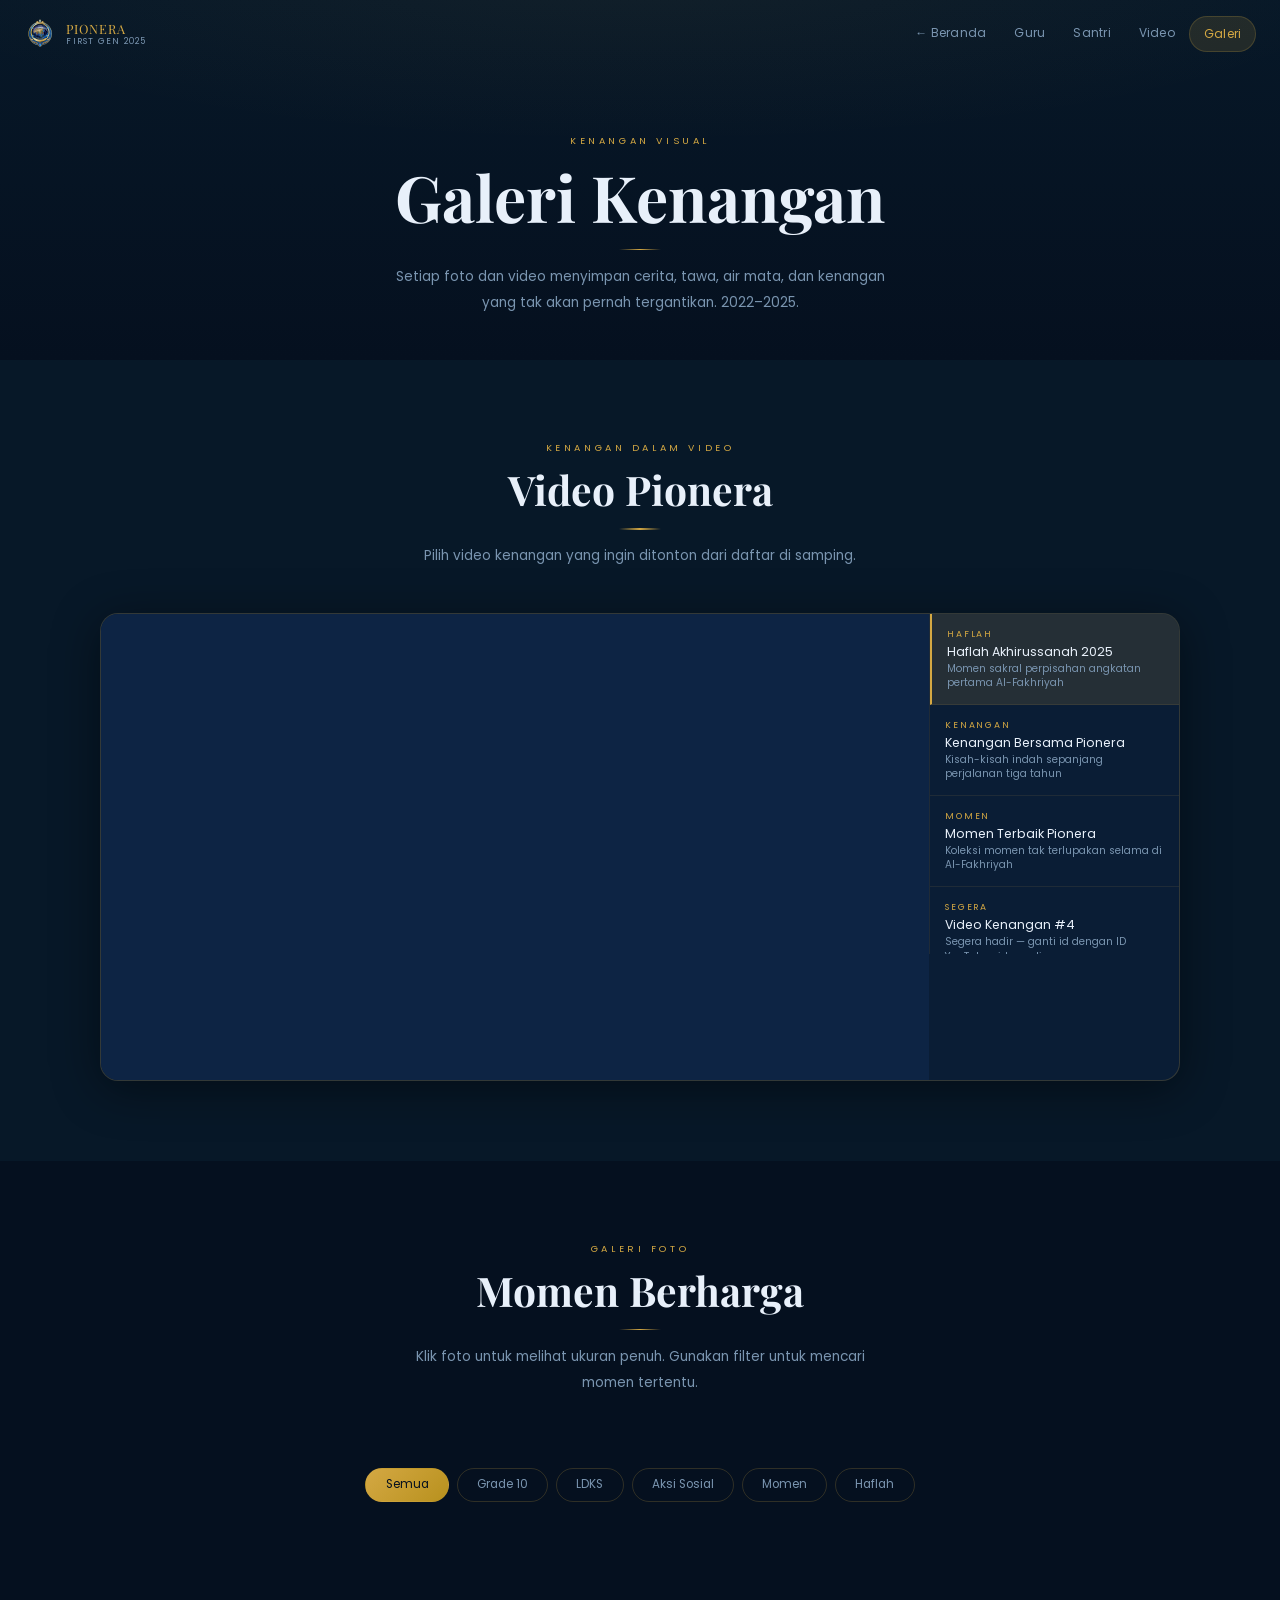
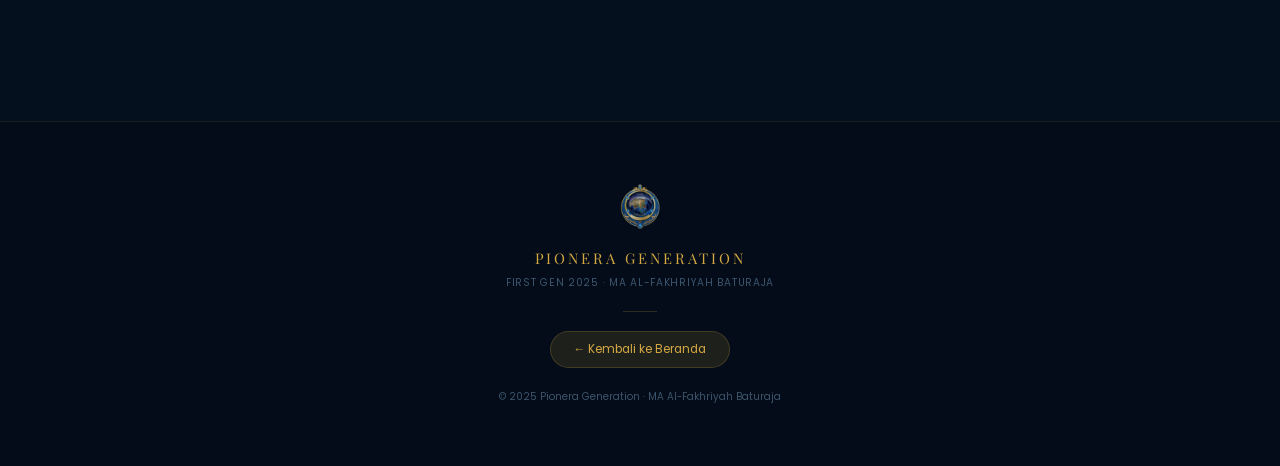
==== gallery.html @ 1691695f "Add files via upload" ====
<!DOCTYPE html>
<html lang="id">
<head>
<meta charset="UTF-8"/>
<meta name="viewport" content="width=device-width,initial-scale=1.0"/>
<title>Galeri – PIONERA GENERATION 2025 | MA Al-Fakhriyah</title>
<link rel="preconnect" href="https://fonts.googleapis.com"/>
<link rel="preconnect" href="https://fonts.gstatic.com" crossorigin/>
<link href="https://fonts.googleapis.com/css2?family=Playfair+Display:ital,wght@0,400;0,600;0,700;1,400&family=Poppins:wght@300;400;500;600&display=swap" rel="stylesheet"/>
<link rel="stylesheet" href="style.css"/>
</head>
<body>

<!-- ═══════ NAVBAR ═══════ -->
<nav id="nav" class="scrolled">
  <a href="index.html" class="nl">
    <img src="assets/logo.png" alt="Pionera" onerror="this.style.display='none'"/>
    <div class="nl-txt">PIONERA <small>FIRST GEN 2025</small></div>
  </a>
  <ul class="nlinks">
    <li><a href="index.html">← Beranda</a></li>
    <li><a href="index.html#guru">Guru</a></li>
    <li><a href="index.html#murid">Santri</a></li>
    <li><a href="#video">Video</a></li>
    <li class="ncta"><a href="gallery.html">Galeri</a></li>
  </ul>
  <button class="ham" id="hamBtn" aria-label="Menu" aria-expanded="false">
    <span></span><span></span><span></span>
  </button>
</nav>
<div class="mob-bg" id="mobBg"></div>
<nav class="mob-drawer" id="mobDrawer">
  <a href="index.html"        class="mob-link">← Beranda</a>
  <a href="index.html#guru"   class="mob-link">Para Guru</a>
  <a href="index.html#murid"  class="mob-link">Santri</a>
  <a href="#video"            class="mob-link">Video Kenangan</a>
  <a href="#galeri"           class="mob-link">Galeri Foto</a>
</nav>

<!-- ═══════ HERO ═══════ -->
<div class="gal-hero">
  <div class="gal-hero-in">
    <span class="st">Kenangan Visual</span>
    <h1 style="font-family:'Playfair Display',serif;font-size:clamp(2.2rem,7vw,4rem);color:#e8f0fa;line-height:1.2;margin-bottom:.5rem">Galeri Kenangan</h1>
    <div class="sr"></div>
    <p class="sd" style="margin:0 auto">Setiap foto dan video menyimpan cerita, tawa, air mata, dan kenangan yang tak akan pernah tergantikan. 2022–2025.</p>
  </div>
</div>

<!-- ═══════ VIDEO SECTION ═══════ -->
<section id="video" class="sec sec-alt">
  <div class="inn">
    <div class="sh rv">
      <span class="st">Kenangan Dalam Video</span>
      <h2>Video Pionera</h2>
      <div class="sr"></div>
      <p class="sd">Pilih video kenangan yang ingin ditonton dari daftar di samping.</p>
    </div>
    <div class="gvid-card rv">
      <div class="gvid-main" id="gvMain">
        <div class="gvid-ph"><div class="gvph-icon">▶</div><p class="gvph-txt">Memuat video...</p></div>
      </div>
      <div class="gvid-sidebar" id="gvSidebar"></div>
    </div>
  </div>
</section>

<!-- ═══════ GALLERY PHOTOS ═══════ -->
<section id="galeri" class="sec">
  <div class="inn">
    <div class="sh rv">
      <span class="st">Galeri Foto</span>
      <h2>Momen Berharga</h2>
      <div class="sr"></div>
      <p class="sd">Klik foto untuk melihat ukuran penuh. Gunakan filter untuk mencari momen tertentu.</p>
    </div>
  </div>

  <div class="gal-filters rv" id="galFilters">
    <button class="fb on" data-cat="all">Semua</button>
    <button class="fb" data-cat="grade10">Grade 10</button>
    <button class="fb" data-cat="ldks">LDKS</button>
    <button class="fb" data-cat="aksi">Aksi Sosial</button>
    <button class="fb" data-cat="momen">Momen</button>
    <button class="fb" data-cat="haflah">Haflah</button>
  </div>

  <div class="gal-grid" id="galGrid"></div>
</section>

<!-- ═══════ FOOTER ═══════ -->
<footer>
  <div class="ft-in">
    <img src="assets/logo.png" class="ft-logo" alt="Logo Pionera" onerror="this.style.display='none'"/>
    <p class="ft-title">PIONERA GENERATION</p>
    <p class="ft-sub">FIRST GEN 2025 · MA AL-FAKHRIYAH BATURAJA</p>
    <div class="ft-rule"></div>
    <a href="index.html" class="ft-btn">← Kembali ke Beranda</a>
    <p class="ft-copy">© 2025 Pionera Generation · MA Al-Fakhriyah Baturaja</p>
  </div>
</footer>

<!-- ═══════ LIGHTBOX ═══════ -->
<div class="lb" id="lb" role="dialog" aria-modal="true" aria-label="Lightbox foto">
  <button class="lb-close" id="lbClose" aria-label="Tutup lightbox">
    <svg width="14" height="14" viewBox="0 0 14 14"><line x1="1" y1="1" x2="13" y2="13" stroke="currentColor" stroke-width="2" stroke-linecap="round"/><line x1="13" y1="1" x2="1" y2="13" stroke="currentColor" stroke-width="2" stroke-linecap="round"/></svg>
  </button>
  <button class="lb-nav lb-prev" id="lbPrev" aria-label="Foto sebelumnya">
    <svg width="14" height="14" viewBox="0 0 14 14"><polyline points="9,1 4,7 9,13" fill="none" stroke="currentColor" stroke-width="2" stroke-linecap="round" stroke-linejoin="round"/></svg>
  </button>
  <img id="lbImg" src="" alt="" style="transition:opacity .16s"/>
  <button class="lb-nav lb-next" id="lbNext" aria-label="Foto berikutnya">
    <svg width="14" height="14" viewBox="0 0 14 14"><polyline points="5,1 10,7 5,13" fill="none" stroke="currentColor" stroke-width="2" stroke-linecap="round" stroke-linejoin="round"/></svg>
  </button>
  <div class="lb-info">
    <span class="lb-lbl" id="lbLbl"></span>
    <span class="lb-cnt" id="lbCnt"></span>
  </div>
</div>

<script src="script.js"></script>
</body>
</html>
---- style.css ----
/* ═══════════════════════════════════════════════
   PIONERA GENERATION 2025 — style.css
   Mobile-first, Premium, All interactions fixed
   ═══════════════════════════════════════════════ */
@import url('https://fonts.googleapis.com/css2?family=Playfair+Display:ital,wght@0,400;0,600;0,700;1,400&family=Poppins:wght@300;400;500;600&display=swap');

/* ── TOKENS ── */
:root {
  --bg:      #05101f;
  --bg2:     #071828;
  --surf:    #0a1d35;
  --surf2:   #0d2444;
  --gold:    #d4a843;
  --gold2:   #f0c84a;
  --gold3:   #b8911e;
  --gd:      rgba(212,168,67,.13);
  --gd2:     rgba(212,168,67,.07);
  --border:  rgba(212,168,67,.2);
  --border2: rgba(212,168,67,.1);
  --white:   #e8f0fa;
  --muted:   #7a95b0;
  --dim:     #3d566e;
  --tr:      .28s cubic-bezier(.4,0,.2,1);
  --r:       12px;
  --r2:      18px;
  --fd:      'Playfair Display', serif;
  --fb:      'Poppins', sans-serif;
}

/* ── RESET ── */
*,*::before,*::after{margin:0;padding:0;box-sizing:border-box}
html{scroll-behavior:smooth;scroll-padding-top:68px;-webkit-text-size-adjust:100%}
body{font-family:var(--fb);background:var(--bg);color:var(--white);overflow-x:hidden;line-height:1.6;-webkit-font-smoothing:antialiased}
body.lock{overflow:hidden}
img{display:block;max-width:100%;height:auto}
a{text-decoration:none;color:inherit}
button{font-family:var(--fb);cursor:pointer;border:none;background:none;-webkit-tap-highlight-color:transparent}
::-webkit-scrollbar{width:4px}
::-webkit-scrollbar-track{background:var(--bg)}
::-webkit-scrollbar-thumb{background:var(--gold3);border-radius:4px}

/* ── CRITICAL: all non-interactive overlays must NOT capture events ── */
canvas, .hveil, .gc-photo::after, .sej-photo::after,
.sambut-photo-wrap::after, .pc-photo-wrap::after,
.card-overlay, body::before {
  pointer-events: none !important;
}

/* ── INTERACTIVE: everything tappable gets explicit z-index & cursor ── */
button, a, [role="button"],
.person-card, .mc, .gc, .sambut-card, .pesan-card,
.elem-card, .kom-link, .vtab, .gi, .fb, .tab-btn {
  cursor: pointer;
  -webkit-tap-highlight-color: rgba(212,168,67,.15);
  touch-action: manipulation;
}

/* ── SCROLLBAR ── */
::-webkit-scrollbar{width:4px}
::-webkit-scrollbar-track{background:var(--bg)}
::-webkit-scrollbar-thumb{background:var(--gold3);border-radius:4px}

/* ════════════════════════════════════════════════
   LOADER
   ════════════════════════════════════════════════ */
#loader {
  position:fixed;inset:0;background:var(--bg);z-index:9999;
  display:flex;flex-direction:column;align-items:center;justify-content:center;
  transition:opacity .8s,visibility .8s;
}
#loader.gone{opacity:0;visibility:hidden;pointer-events:none}

.ld-orbit{
  position:relative;width:140px;height:140px;
  display:flex;align-items:center;justify-content:center;
}
.ld-logo{
  width:84px;height:84px;object-fit:contain;position:relative;z-index:2;
  opacity:0;animation:zIn .8s cubic-bezier(.34,1.56,.64,1) .5s forwards;
  pointer-events:none;
}
@keyframes zIn{from{opacity:0;transform:scale(.35) rotate(-20deg)}to{opacity:1;transform:none}}

.ld-r1,.ld-r2{
  position:absolute;inset:0;border-radius:50%;
  pointer-events:none;
}
.ld-r1{border:1.5px solid rgba(212,168,67,.45);animation:spin 10s linear infinite}
.ld-r2{border:1px dashed rgba(212,168,67,.18);animation:spin 7s linear infinite reverse;inset:8px}
@keyframes spin{to{transform:rotate(360deg)}}

.ld-arc{position:absolute;inset:-8px;pointer-events:none;animation:spin 3s linear infinite}

.ld-name{
  font-family:var(--fd);font-size:1.15rem;letter-spacing:.48em;color:var(--gold);
  margin-top:1.5rem;opacity:0;animation:up .6s ease 1.3s forwards;
}
.ld-sub{font-size:.57rem;color:var(--muted);letter-spacing:.18em;margin-top:.3rem;opacity:0;animation:up .6s ease 1.5s forwards}
.ld-track{width:155px;height:1.5px;background:var(--gd2);margin-top:1.6rem;border-radius:2px;overflow:hidden;opacity:0;animation:fi .3s ease 1.3s forwards}
.ld-fill{height:100%;background:linear-gradient(90deg,var(--gold3),var(--gold2));width:0;animation:fill 1.9s ease 1.4s forwards}
@keyframes fill{to{width:100%}}
@keyframes up{from{opacity:0;transform:translateY(10px)}to{opacity:1;transform:none}}
@keyframes fi{to{opacity:1}}

/* ════════════════════════════════════════════════
   NAVBAR
   ════════════════════════════════════════════════ */
#nav{
  position:fixed;inset:0 0 auto;z-index:500;
  padding:1rem 1.5rem;display:flex;align-items:center;justify-content:space-between;
  transition:background .35s,padding .3s,border-color .35s;
  border-bottom:1px solid transparent;
}
#nav.scrolled{
  background:rgba(5,16,31,.95);backdrop-filter:blur(18px);-webkit-backdrop-filter:blur(18px);
  border-color:var(--border2);padding:.65rem 1.5rem;
}
.nl{display:flex;align-items:center;gap:.65rem;z-index:1;position:relative}
.nl img{width:32px;height:32px;object-fit:contain;pointer-events:none}
.nl-txt{font-family:var(--fd);font-size:.8rem;color:var(--gold);letter-spacing:.07em;line-height:1.2;pointer-events:none}
.nl-txt small{display:block;font-family:var(--fb);font-size:.55rem;color:var(--muted);letter-spacing:.14em;font-weight:400}
.nlinks{list-style:none;display:flex;gap:.05rem}
.nlinks a{
  color:var(--muted);font-size:.75rem;padding:.45rem .85rem;border-radius:8px;
  transition:all var(--tr);letter-spacing:.02em;display:block;
}
.nlinks a:hover,.nlinks a:focus{color:var(--gold);background:var(--gd)}
.nlinks .ncta a{
  color:var(--gold);border:1px solid var(--border);background:var(--gd);border-radius:50px;
}
.nlinks .ncta a:hover{background:var(--gold);color:var(--bg)}

/* Hamburger */
.ham{
  display:none;flex-direction:column;gap:5px;padding:.5rem;
  position:relative;z-index:1;
}
.ham span{display:block;width:22px;height:1.5px;background:var(--gold);border-radius:2px;transition:all var(--tr)}
.ham.on span:nth-child(1){transform:translateY(6.5px) rotate(45deg)}
.ham.on span:nth-child(2){opacity:0;transform:scaleX(0)}
.ham.on span:nth-child(3){transform:translateY(-6.5px) rotate(-45deg)}

/* Mobile drawer */
.mob-bg{
  display:none;position:fixed;inset:0;background:rgba(0,0,0,.72);
  z-index:498;opacity:0;transition:opacity .3s;
}
.mob-bg.on{opacity:1}
.mob-drawer{
  display:none;position:fixed;top:0;right:-105%;width:min(280px,84vw);height:100dvh;
  background:#07182b;border-left:1px solid var(--border2);z-index:499;
  padding:5rem 1.25rem 2rem;flex-direction:column;gap:.3rem;
  transition:right .38s cubic-bezier(.4,0,.2,1);overflow-y:auto;
}
.mob-drawer.on{right:0}
.mob-drawer a{
  display:block;color:var(--muted);font-size:.88rem;padding:.7rem .85rem;
  border-radius:var(--r);transition:all var(--tr);
}
.mob-drawer a:active,.mob-drawer a:hover{color:var(--gold);background:var(--gd)}
.mob-drawer .m-cta{
  margin-top:.75rem;border:1px solid var(--border);border-radius:var(--r);
  color:var(--gold)!important;background:var(--gd);text-align:center;
}

/* ════════════════════════════════════════════════
   SECTION COMMONS
   ════════════════════════════════════════════════ */
.sec{padding:5rem 1.25rem;position:relative}
.sec-alt{background:var(--bg2)}
.inn{max-width:1140px;margin:0 auto}
.inn-sm{max-width:840px;margin:0 auto}

.sh{text-align:center;margin-bottom:2.75rem}
.st{display:block;font-size:.59rem;letter-spacing:.38em;color:var(--gold);text-transform:uppercase;margin-bottom:.65rem}
.sh h2,.sh h1{font-family:var(--fd);font-size:clamp(1.65rem,4vw,2.55rem);color:var(--white);line-height:1.2}
.sr{width:42px;height:1.5px;background:linear-gradient(90deg,transparent,var(--gold),transparent);margin:.85rem auto}
.sd{color:var(--muted);font-size:.855rem;max-width:500px;margin:0 auto;line-height:1.9}

/* Scroll reveal */
.rv{opacity:0;transform:translateY(20px);transition:opacity .6s ease,transform .6s ease}
.rv.on{opacity:1;transform:none}
.d1{transition-delay:.07s}.d2{transition-delay:.14s}.d3{transition-delay:.21s}
.d4{transition-delay:.28s}.d5{transition-delay:.35s}.d6{transition-delay:.42s}

/* Buttons */
.btn-p{
  display:inline-block;padding:.72rem 1.9rem;
  background:linear-gradient(135deg,var(--gold),var(--gold3));
  color:var(--bg);font-size:.78rem;font-weight:600;letter-spacing:.06em;
  border-radius:50px;transition:all var(--tr);
  -webkit-tap-highlight-color:transparent;touch-action:manipulation;
}
.btn-p:hover,.btn-p:active{transform:translateY(-2px);box-shadow:0 8px 24px rgba(212,168,67,.32)}
.btn-o{
  display:inline-block;padding:.7rem 1.7rem;border:1px solid var(--border);
  color:var(--gold);font-size:.78rem;letter-spacing:.06em;border-radius:50px;
  background:var(--gd);transition:all var(--tr);
  -webkit-tap-highlight-color:transparent;touch-action:manipulation;
}
.btn-o:hover,.btn-o:active{background:linear-gradient(135deg,var(--gold),var(--gold3));color:var(--bg);border-color:transparent}

/* ════════════════════════════════════════════════
   HERO
   ════════════════════════════════════════════════ */
#hero{
  position:relative;height:100dvh;min-height:580px;
  display:flex;align-items:center;justify-content:center;
  padding:0 1.25rem;overflow:hidden;
}

/* Canvas & veil MUST NOT intercept touch */
#hcvs{
  position:absolute;inset:0;width:100%;height:100%;
  pointer-events:none !important;
  z-index:0;
}
.hveil{
  position:absolute;inset:0;
  background:radial-gradient(ellipse 70% 55% at 50% 40%,rgba(13,36,68,.2),rgba(5,16,31,.78) 60%,#05101f 100%);
  pointer-events:none !important;
  z-index:1;
}
.hveil::after{
  content:'';position:absolute;bottom:0;left:0;right:0;height:180px;
  background:linear-gradient(to top,var(--bg),transparent);
  pointer-events:none;
}

/* Hero content sits above overlays */
.hc{
  position:relative;z-index:2;text-align:center;
  max-width:700px;width:100%;
}
.h-logo{
  width:min(140px,36vw);height:min(140px,36vw);object-fit:contain;
  margin:0 auto 1.2rem;
  filter:drop-shadow(0 0 30px rgba(212,168,67,.4));
  animation:hLogoIn .9s cubic-bezier(.34,1.56,.64,1) .4s both;
  pointer-events:none;
}
@keyframes hLogoIn{from{opacity:0;transform:scale(.5) translateY(25px)}to{opacity:1;transform:none}}
.h-eye{font-size:.59rem;letter-spacing:.4em;color:var(--gold);opacity:0;animation:up .6s ease .9s forwards}
.h-orn{display:flex;align-items:center;justify-content:center;gap:.75rem;margin:.7rem 0;opacity:0;animation:fi .6s ease 1s forwards;pointer-events:none}
.orn-l{flex:1;max-width:60px;height:1px;background:linear-gradient(90deg,transparent,var(--gold))}
.orn-l.r{background:linear-gradient(90deg,var(--gold),transparent)}
.orn-d{width:5px;height:5px;background:var(--gold);transform:rotate(45deg);flex-shrink:0}
.h-t{
  font-family:var(--fd);font-size:clamp(2.8rem,10vw,6rem);font-weight:700;
  letter-spacing:.06em;line-height:.95;
  background:linear-gradient(155deg,var(--gold2) 10%,var(--gold) 45%,#b8911e 100%);
  -webkit-background-clip:text;-webkit-text-fill-color:transparent;background-clip:text;
  opacity:0;animation:up .8s ease 1s forwards;
}
.h-s{
  font-size:clamp(.68rem,1.8vw,.86rem);color:var(--muted);letter-spacing:.22em;
  margin:.5rem 0 1.4rem;opacity:0;animation:up .7s ease 1.1s forwards;
}
.h-q{
  font-family:var(--fd);font-style:italic;font-size:clamp(.8rem,1.8vw,.96rem);
  color:rgba(232,240,250,.65);line-height:1.85;max-width:440px;margin:0 auto 2.2rem;
  opacity:0;animation:fi .9s ease 1.3s forwards;
  pointer-events:none;
}
.h-btns{
  display:flex;gap:.85rem;justify-content:center;flex-wrap:wrap;
  opacity:0;animation:up .6s ease 1.5s forwards;
  position:relative;z-index:3;
}
.h-scroll{
  position:absolute;bottom:1.8rem;left:50%;transform:translateX(-50%);
  display:flex;flex-direction:column;align-items:center;gap:.4rem;
  opacity:0;animation:fi 1s ease 2.2s forwards;
  z-index:3;
  -webkit-tap-highlight-color:transparent;
}
.h-scroll span{font-size:.55rem;letter-spacing:.24em;color:var(--dim);text-transform:uppercase;pointer-events:none}
.h-mouse{
  width:25px;height:25px;border:1px solid rgba(212,168,67,.3);border-radius:50%;
  display:flex;align-items:center;justify-content:center;animation:bob 2.5s ease infinite;
  pointer-events:none;
}
@keyframes bob{0%,100%{transform:translateY(0)}55%{transform:translateY(7px)}}

/* ════════════════════════════════════════════════
   SEJARAH
   ════════════════════════════════════════════════ */
.sej-card{
  background:var(--surf);
  border:1px solid var(--border);border-radius:var(--r2);
  overflow:hidden;display:grid;grid-template-columns:320px 1fr;
  margin-bottom:1.4rem;
}
.sej-photo{position:relative;overflow:hidden;min-height:320px;background:var(--surf2)}
.sej-photo img{width:100%;height:100%;object-fit:cover;transition:transform .5s;pointer-events:none}
.sej-card:hover .sej-photo img{transform:scale(1.04)}
.sej-photo::after{
  content:'';position:absolute;inset:0;
  background:linear-gradient(to right,transparent 60%,var(--surf));
  pointer-events:none;
}
.sej-body{padding:2.25rem 2rem 2.25rem 1.75rem;display:flex;flex-direction:column;justify-content:center}
.sej-tag{font-size:.57rem;letter-spacing:.34em;color:var(--gold);text-transform:uppercase;margin-bottom:.55rem;display:block}
.sej-title{font-family:var(--fd);font-size:1.55rem;margin-bottom:.28rem}
.sej-addr{font-size:.7rem;color:var(--muted);letter-spacing:.05em;margin-bottom:1rem;line-height:1.6}
.sej-body p{color:var(--muted);font-size:.84rem;line-height:1.9;margin-bottom:.7rem}
.sej-body p:last-child{margin:0}

.vm-grid{display:grid;grid-template-columns:1fr 1fr;gap:1.2rem}
.vm-card{
  background:var(--surf);border:1px solid var(--border);border-radius:var(--r2);
  padding:1.9rem 1.75rem;position:relative;overflow:hidden;
  transition:transform var(--tr),box-shadow var(--tr);
}
.vm-card:hover{transform:translateY(-4px);box-shadow:0 14px 40px rgba(0,0,0,.5),0 0 22px rgba(212,168,67,.1)}
.vm-card::before{
  content:'';position:absolute;top:-40px;right:-40px;
  width:140px;height:140px;border-radius:50%;
  background:radial-gradient(circle,rgba(212,168,67,.06),transparent 70%);
  pointer-events:none;
}
.vm-icon{
  width:44px;height:44px;background:var(--gd);border:1px solid var(--border);
  border-radius:11px;display:flex;align-items:center;justify-content:center;margin-bottom:1rem;
}
.vm-label{font-size:.57rem;letter-spacing:.34em;color:var(--gold);text-transform:uppercase;margin-bottom:.45rem;display:block}
.vm-card h3{font-family:var(--fd);font-size:1.25rem;margin-bottom:.9rem}
.vm-card p,.vm-card li{color:var(--muted);font-size:.835rem;line-height:1.88}
.vm-card ul{list-style:none;display:flex;flex-direction:column;gap:.5rem}
.vm-card li{padding-left:1.1rem;position:relative}
.vm-card li::before{content:'◆';position:absolute;left:0;color:var(--gold);font-size:.37rem;top:.44rem}

/* ════════════════════════════════════════════════
   LOGO ELEMEN
   ════════════════════════════════════════════════ */
.logo-hero{text-align:center;margin-bottom:2.75rem}
.logo-big{
  width:min(180px,46vw);margin:0 auto 1.3rem;
  filter:drop-shadow(0 0 36px rgba(212,168,67,.38));
  animation:hoverFloat 4s ease-in-out infinite;
  pointer-events:none;
}
@keyframes hoverFloat{0%,100%{transform:translateY(0)}50%{transform:translateY(-10px)}}
.logo-desc{font-family:var(--fd);font-style:italic;font-size:.9rem;color:rgba(232,240,250,.62);max-width:460px;margin:0 auto;line-height:1.88}

.elem-grid{display:grid;grid-template-columns:repeat(4,1fr);gap:.9rem}
.elem-card{
  background:var(--surf);border:1px solid var(--border);border-radius:var(--r);
  padding:1.35rem .9rem 1.2rem;text-align:center;
  transition:transform var(--tr),box-shadow var(--tr),border-color var(--tr);
  position:relative;overflow:hidden;
}
.elem-card::after{
  content:'';position:absolute;bottom:0;left:0;right:0;height:2px;
  background:linear-gradient(90deg,transparent,var(--gold),transparent);
  transform:scaleX(0);transition:transform .38s;pointer-events:none;
}
.elem-card:hover,.elem-card:active{transform:translateY(-4px);box-shadow:0 12px 34px rgba(0,0,0,.45),0 0 18px rgba(212,168,67,.1)}
.elem-card:hover::after,.elem-card:active::after{transform:scaleX(1)}
.elem-icon{width:46px;height:46px;margin:0 auto .75rem;pointer-events:none}
.elem-icon svg{width:100%;height:100%}
.elem-name{font-family:var(--fd);font-size:.85rem;color:var(--gold);margin-bottom:.38rem;font-weight:600}
.elem-desc{font-size:.72rem;color:var(--muted);line-height:1.7}

/* ════════════════════════════════════════════════
   SAMBUTAN PENGASUH
   ════════════════════════════════════════════════ */
.sambut-card{
  background:var(--surf);border:1px solid var(--border);border-radius:var(--r2);
  overflow:hidden;display:grid;grid-template-columns:240px 1fr;
  max-width:840px;margin:0 auto;
  transition:transform var(--tr),box-shadow var(--tr),border-color var(--tr);
  cursor:pointer;
  /* CRITICAL: ensure card is above everything */
  position:relative;z-index:2;
}
.sambut-card:hover,.sambut-card:active{
  transform:translateY(-4px);
  box-shadow:0 16px 48px rgba(0,0,0,.5),0 0 28px rgba(212,168,67,.12);
  border-color:rgba(212,168,67,.38);
}
.sambut-photo-wrap{
  position:relative;overflow:hidden;background:var(--surf2);min-height:280px;
}
.sambut-photo-wrap img{width:100%;height:100%;object-fit:cover;object-position:top;transition:transform .5s;pointer-events:none}
.sambut-card:hover .sambut-photo-wrap img,.sambut-card:active .sambut-photo-wrap img{transform:scale(1.04)}
.sambut-photo-wrap::after{
  content:'';position:absolute;inset:0;
  background:linear-gradient(to right,transparent 55%,var(--surf2));
  pointer-events:none;
}
.sambut-body{padding:2.25rem 2rem;display:flex;flex-direction:column;justify-content:center;gap:.55rem}
.sambut-tag{font-size:.57rem;letter-spacing:.34em;color:var(--gold);text-transform:uppercase;display:block}
.sambut-name{font-family:var(--fd);font-size:1.35rem}
.sambut-role{font-size:.7rem;color:var(--muted)}
.sambut-rule{width:34px;height:1.5px;background:linear-gradient(90deg,var(--gold),transparent);margin:.2rem 0}
.sambut-preview{font-family:var(--fd);font-style:italic;font-size:.875rem;color:rgba(232,240,250,.7);line-height:1.85}
.sambut-cta{
  display:inline-flex;align-items:center;gap:.45rem;
  font-size:.7rem;color:var(--gold);letter-spacing:.08em;
  border-bottom:1px solid rgba(212,168,67,.22);width:fit-content;padding-bottom:1px;
  transition:all var(--tr);pointer-events:none;
}
.sambut-card:hover .sambut-cta{letter-spacing:.14em;border-color:var(--gold)}

/* ════════════════════════════════════════════════
   VIDEO INDEX (single)
   ════════════════════════════════════════════════ */
.vid-single{
  max-width:800px;margin:0 auto;
  background:var(--surf);border:1px solid var(--border);border-radius:var(--r2);
  overflow:hidden;
}
.vid-frame{position:relative;aspect-ratio:16/9}
.vid-frame iframe{position:absolute;inset:0;width:100%;height:100%;border:none}
.vid-meta{padding:1.4rem 1.75rem;border-top:1px solid var(--border2)}
.vid-meta-tag{font-size:.58rem;letter-spacing:.3em;color:var(--gold);text-transform:uppercase;margin-bottom:.22rem;display:block}
.vid-meta h3{font-family:var(--fd);font-size:1rem}

/* ════════════════════════════════════════════════
   GURU GRID
   ════════════════════════════════════════════════ */
.guru-label{
  font-size:.6rem;letter-spacing:.28em;color:var(--gold);text-transform:uppercase;
  margin-bottom:1rem;padding-bottom:.55rem;border-bottom:1px solid var(--border2);
  display:flex;align-items:center;gap:.75rem;
}
.guru-label span{
  background:var(--gd);border:1px solid var(--border);
  padding:.18rem .65rem;border-radius:50px;font-size:.56rem;
}
.guru-grid-pos{display:grid;grid-template-columns:repeat(6,1fr);gap:.7rem;margin-bottom:1.4rem}
.guru-grid-nopos{display:grid;grid-template-columns:repeat(6,1fr);gap:.7rem}
.gc{
  background:var(--surf);border:1px solid var(--border2);border-radius:var(--r);
  overflow:hidden;text-align:center;
  transition:border-color var(--tr),box-shadow var(--tr),transform var(--tr);
  position:relative;z-index:1;
}
.gc:hover,.gc:active{
  border-color:rgba(212,168,67,.35);
  box-shadow:0 6px 22px rgba(0,0,0,.4);
  transform:translateY(-3px);
}
.gc-photo{aspect-ratio:1;overflow:hidden;background:var(--surf2)}
.gc-photo img{width:100%;height:100%;object-fit:cover;object-position:top;transition:transform .4s;pointer-events:none}
.gc:hover .gc-photo img,.gc:active .gc-photo img{transform:scale(1.06)}
.gc-info{padding:.55rem .5rem .6rem}
.gc-name{font-size:.68rem;font-weight:500;color:var(--white);line-height:1.3}
.gc-pos{font-size:.6rem;color:var(--gold);margin-top:.18rem;line-height:1.3}

/* ════════════════════════════════════════════════
   PESAN WALI KELAS
   ════════════════════════════════════════════════ */
.pesan-card{
  background:var(--surf);border:1px solid var(--border);border-radius:var(--r2);
  overflow:hidden;cursor:pointer;display:grid;grid-template-columns:190px 1fr;
  transition:transform var(--tr),box-shadow var(--tr),border-color var(--tr);
  position:relative;z-index:2;
}
.pesan-card:hover,.pesan-card:active{
  transform:translateY(-4px);
  box-shadow:0 14px 44px rgba(0,0,0,.5),0 0 24px rgba(212,168,67,.1);
  border-color:rgba(212,168,67,.36);
}
.pc-photo-wrap{position:relative;overflow:hidden;background:var(--surf2);min-height:220px}
.pc-photo-wrap img{width:100%;height:100%;object-fit:cover;object-position:top;transition:transform .5s;pointer-events:none}
.pesan-card:hover .pc-photo-wrap img,.pesan-card:active .pc-photo-wrap img{transform:scale(1.05)}
.pc-photo-wrap::after{
  content:'';position:absolute;inset:0;
  background:linear-gradient(to right,transparent 55%,var(--surf2));
  pointer-events:none;
}
.pc-body{padding:1.75rem 1.6rem;display:flex;flex-direction:column;justify-content:center}
.pc-label{font-size:.57rem;letter-spacing:.3em;color:var(--gold);text-transform:uppercase;margin-bottom:.45rem;display:block}
.pc-name{font-family:var(--fd);font-size:1.1rem;margin-bottom:.2rem}
.pc-role{font-size:.67rem;color:var(--muted);margin-bottom:.8rem}
.pc-quote{font-family:var(--fd);font-style:italic;font-size:.855rem;color:rgba(232,240,250,.68);line-height:1.85;margin-bottom:.85rem}
.pc-more{
  display:inline-block;font-size:.68rem;color:var(--gold);letter-spacing:.1em;
  border-bottom:1px solid rgba(212,168,67,.22);width:fit-content;padding-bottom:1px;
  transition:all var(--tr);pointer-events:none;
}
.pesan-card:hover .pc-more{letter-spacing:.16em;border-color:var(--gold)}

/* ════════════════════════════════════════════════
   MURID CARDS
   ════════════════════════════════════════════════ */
.murid-head{
  display:flex;align-items:center;justify-content:space-between;
  margin-bottom:1.35rem;flex-wrap:wrap;gap:.7rem;
}
.kelas-badge{
  display:inline-block;font-size:.58rem;letter-spacing:.2em;color:var(--gold);
  background:var(--gd);border:1px solid var(--border);border-radius:50px;
  padding:.22rem .8rem;margin-bottom:.38rem;
}
.murid-title-wrap h2{font-family:var(--fd);font-size:1.25rem}
.murid-count{font-size:.7rem;color:var(--muted);text-align:right}
.murid-count strong{display:block;font-family:var(--fd);font-size:1.25rem;color:var(--gold)}

.m-grid{display:grid;grid-template-columns:repeat(5,1fr);gap:.85rem}
.mc{
  background:var(--surf);border:1px solid var(--border2);border-radius:var(--r);
  overflow:hidden;cursor:pointer;
  transition:transform var(--tr),border-color var(--tr),box-shadow var(--tr);
  position:relative;z-index:1;
}
.mc:hover,.mc:active{
  transform:translateY(-5px);border-color:rgba(212,168,67,.45);
  box-shadow:0 10px 32px rgba(0,0,0,.45),0 0 18px rgba(212,168,67,.1);
}
.mc-photo{aspect-ratio:.85;overflow:hidden;background:var(--surf2)}
.mc-photo img{width:100%;height:100%;object-fit:cover;object-position:top;transition:transform .42s;pointer-events:none}
.mc:hover .mc-photo img,.mc:active .mc-photo img{transform:scale(1.07)}
.mc-info{padding:.6rem .65rem .7rem}
.mc-name{font-size:.73rem;font-weight:500;color:var(--white);line-height:1.3}
.mc-hint{font-size:.6rem;color:var(--gold);margin-top:.2rem;opacity:0;transition:opacity var(--tr)}
.mc:hover .mc-hint,.mc:active .mc-hint{opacity:1}

/* ════════════════════════════════════════════════
   TIMELINE
   ════════════════════════════════════════════════ */
.tl-wrap{position:relative;max-width:800px;margin:0 auto}
.tl-axis{
  position:absolute;left:50%;top:0;bottom:0;width:1px;
  background:linear-gradient(to bottom,transparent,var(--gold) 5%,var(--gold) 95%,transparent);
  transform:translateX(-50%);pointer-events:none;
}
.tl-item{display:grid;grid-template-columns:1fr 44px 1fr;align-items:center;gap:1.1rem;margin-bottom:2rem}
.tl-item:nth-child(odd) .tl-card{grid-column:1;text-align:right}
.tl-item:nth-child(odd) .tl-dot {grid-column:2}
.tl-item:nth-child(odd) .tl-void{grid-column:3}
.tl-item:nth-child(even) .tl-void{grid-column:1}
.tl-item:nth-child(even) .tl-dot {grid-column:2}
.tl-item:nth-child(even) .tl-card{grid-column:3;text-align:left}
.tl-dot{
  width:13px;height:13px;background:var(--gold);border-radius:50%;
  border:3px solid var(--bg);box-shadow:0 0 0 3px var(--gold),0 0 18px rgba(212,168,67,.5);
  margin:auto;position:relative;z-index:1;pointer-events:none;
}
.tl-card{
  background:var(--surf);border:1px solid var(--border);border-radius:var(--r);
  padding:1.1rem 1.3rem;transition:transform var(--tr),box-shadow var(--tr);
}
.tl-card:hover{transform:translateY(-3px);box-shadow:0 12px 32px rgba(0,0,0,.45),0 0 16px rgba(212,168,67,.09)}
.tl-yr{font-size:.58rem;letter-spacing:.22em;color:var(--gold);margin-bottom:.28rem;display:block}
.tl-title{font-family:var(--fd);font-size:.98rem;margin-bottom:.32rem}
.tl-desc{color:var(--muted);font-size:.78rem;line-height:1.72}

/* ════════════════════════════════════════════════
   KOMUNITAS
   ════════════════════════════════════════════════ */
.kom-grid{display:grid;grid-template-columns:1fr 1fr;gap:1.25rem}
.kom-card{
  background:var(--surf);border:1px solid var(--border);border-radius:var(--r2);padding:1.9rem;
  transition:transform var(--tr),box-shadow var(--tr);
}
.kom-card:hover{transform:translateY(-3px);box-shadow:0 12px 36px rgba(0,0,0,.45),0 0 20px rgba(212,168,67,.09)}
.kom-header{display:flex;align-items:center;gap:.9rem;margin-bottom:1.3rem}
.kom-logo{width:48px;height:48px;border-radius:11px;object-fit:contain;background:var(--gd);padding:5px;border:1px solid var(--border);pointer-events:none}
.kom-org{font-family:var(--fd);font-size:.96rem;color:var(--gold)}
.kom-sub{font-size:.66rem;color:var(--muted);margin-top:.12rem}
.kom-links{display:flex;flex-direction:column;gap:.55rem}
.kom-link{
  display:flex;align-items:center;gap:.75rem;padding:.6rem .85rem;
  border:1px solid var(--border2);border-radius:10px;font-size:.79rem;color:var(--muted);
  background:rgba(255,255,255,.015);
  transition:all var(--tr);
  position:relative;z-index:1;
}
.kom-link:hover,.kom-link:active{
  border-color:var(--border);color:var(--gold);background:var(--gd);transform:translateX(3px);
}
.kom-link-icon{
  width:30px;height:30px;background:var(--gd);border-radius:8px;
  display:flex;align-items:center;justify-content:center;flex-shrink:0;pointer-events:none;
}
.kom-link-icon svg{stroke:var(--gold);width:15px;height:15px}
.kom-link-label{font-size:.63rem;color:var(--dim);display:block}
.kom-link-name{font-size:.79rem;color:var(--white);display:block;font-weight:500}

/* ════════════════════════════════════════════════
   MODAL
   ════════════════════════════════════════════════ */
.modal-bg{
  position:fixed;inset:0;background:rgba(0,0,0,.88);
  backdrop-filter:blur(8px);-webkit-backdrop-filter:blur(8px);
  z-index:1000;display:flex;align-items:center;justify-content:center;
  padding:1rem;opacity:0;visibility:hidden;transition:opacity .28s,visibility .28s;
  /* CRITICAL: must capture events when open */
}
.modal-bg.on{opacity:1;visibility:visible}
.modal-box{
  background:linear-gradient(155deg,var(--surf2),var(--surf));
  border:1px solid var(--border);border-radius:var(--r2);
  padding:2.25rem 1.75rem;max-width:400px;width:100%;
  position:relative;
  transform:scale(.82) translateY(25px);
  transition:transform .38s cubic-bezier(.34,1.56,.64,1);
  max-height:90dvh;overflow-y:auto;-webkit-overflow-scrolling:touch;
}
.modal-bg.on .modal-box{transform:none}
.m-close{
  position:absolute;top:.9rem;right:.9rem;width:30px;height:30px;
  background:var(--gd);border:1px solid var(--border);border-radius:50%;
  display:flex;align-items:center;justify-content:center;color:var(--muted);
  transition:all var(--tr);z-index:1;
  -webkit-tap-highlight-color:transparent;touch-action:manipulation;
}
.m-close:hover,.m-close:active{background:var(--gold);color:var(--bg)}
.m-photo{
  width:96px;height:96px;border-radius:50%;object-fit:cover;object-position:top;
  border:3px solid var(--gold);display:block;margin:0 auto .95rem;
  box-shadow:0 0 24px rgba(212,168,67,.28);pointer-events:none;
}
.m-name{font-family:var(--fd);font-size:1.15rem;text-align:center;margin-bottom:.26rem}
.m-role{font-size:.67rem;color:var(--gold);text-align:center;letter-spacing:.1em;margin-bottom:.2rem}
.m-group{font-size:.64rem;color:var(--muted);text-align:center;margin-bottom:1.05rem}
.m-rule{width:30px;height:1px;background:var(--gold);opacity:.3;margin:0 auto 1.05rem}
.m-msg{font-family:var(--fd);font-style:italic;color:var(--muted);font-size:.85rem;line-height:1.9;text-align:center}
.m-bio{
  margin-top:1.05rem;background:rgba(212,168,67,.04);
  border:1px solid var(--border2);border-radius:10px;padding:.85rem;
}
.m-bio-row{display:flex;gap:.62rem;font-size:.78rem;color:var(--muted);margin-bottom:.42rem;align-items:flex-start}
.m-bio-row:last-child{margin:0}
.m-bio-icon{flex-shrink:0;font-size:.85rem;line-height:1.5}
.m-bio-lbl{font-size:.62rem;color:var(--dim);display:block;margin-bottom:.08rem}
.m-bio-val strong{color:rgba(240,200,74,.88);font-weight:500}

/* ════════════════════════════════════════════════
   FOOTER
   ════════════════════════════════════════════════ */
footer{background:#030c18;border-top:1px solid var(--border2);padding:3.75rem 1.25rem;text-align:center}
.ft-in{max-width:540px;margin:0 auto}
.ft-logo{width:52px;height:52px;object-fit:contain;margin:0 auto .8rem;opacity:.78;pointer-events:none}
.ft-title{font-family:var(--fd);font-size:.92rem;color:var(--gold);letter-spacing:.2em;margin-bottom:.26rem}
.ft-sub{font-size:.64rem;color:var(--dim);letter-spacing:.07em}
.ft-rule{width:34px;height:1px;background:var(--border);margin:1.2rem auto}
.ft-q{font-family:var(--fd);font-style:italic;font-size:.84rem;color:var(--muted);line-height:1.75;margin-bottom:1.2rem}
.ft-btn{
  display:inline-block;margin-bottom:1.3rem;padding:.5rem 1.4rem;
  border:1px solid var(--border);border-radius:50px;color:var(--gold);
  font-size:.74rem;background:var(--gd);transition:all var(--tr);
  -webkit-tap-highlight-color:transparent;touch-action:manipulation;
}
.ft-btn:hover,.ft-btn:active{background:linear-gradient(135deg,var(--gold),var(--gold3));color:var(--bg)}
.ft-copy{font-size:.62rem;color:var(--dim);line-height:1.8}

/* ════════════════════════════════════════════════
   GALLERY PAGE HERO
   ════════════════════════════════════════════════ */
.gal-hero{
  min-height:40vh;display:flex;align-items:flex-end;
  padding:7rem 1.25rem 2.75rem;
  background:linear-gradient(180deg,var(--bg2) 0%,var(--bg) 100%);
  position:relative;overflow:hidden;text-align:center;
}
.gal-hero::before{
  content:'';position:absolute;inset:0;
  background:radial-gradient(ellipse 60% 50% at 50% -10%,rgba(212,168,67,.055),transparent);
  pointer-events:none;
}
.gal-hero-in{position:relative;z-index:2;width:100%}

/* ════════════════════════════════════════════════
   GALLERY VIDEO SECTION
   ════════════════════════════════════════════════ */
.gvid-card{
  background:var(--surf);border:1px solid var(--border);border-radius:var(--r2);
  overflow:hidden;display:grid;grid-template-columns:1fr 250px;
  max-width:1080px;margin:0 auto;
  box-shadow:0 8px 48px rgba(0,0,0,.45);
}
.gvid-main{position:relative;aspect-ratio:16/9;background:var(--surf2)}
.gvid-main iframe{position:absolute;inset:0;width:100%;height:100%;border:none}
.gvid-ph{position:absolute;inset:0;display:flex;flex-direction:column;align-items:center;justify-content:center;pointer-events:none}
.gvph-icon{font-size:2.2rem;color:var(--gold);opacity:.32;margin-bottom:.45rem}
.gvph-txt{font-size:.78rem;color:var(--muted)}
.gvid-sidebar{border-left:1px solid var(--border2);overflow-y:auto;max-height:340px;-webkit-overflow-scrolling:touch}
.vtab{
  display:block;width:100%;text-align:left;padding:.85rem .95rem;
  border:none;border-bottom:1px solid var(--border2);
  background:transparent;transition:all var(--tr);cursor:pointer;
  -webkit-tap-highlight-color:rgba(212,168,67,.15);touch-action:manipulation;
  position:relative;z-index:1;
}
.vtab:last-child{border-bottom:none}
.vtab.on,.vtab:hover,.vtab:active{background:var(--gd)}
.vtab.on{border-left:2px solid var(--gold)}
.vtab-t{font-size:.56rem;letter-spacing:.2em;color:var(--gold);text-transform:uppercase;display:block;margin-bottom:.18rem}
.vtab-n{font-size:.78rem;color:var(--white);display:block;line-height:1.32;font-family:var(--fb)}
.vtab-s{font-size:.64rem;color:var(--muted);display:block;margin-top:.12rem;line-height:1.4}

/* ════════════════════════════════════════════════
   GALLERY PHOTO FILTERS
   ════════════════════════════════════════════════ */
.gal-filters{
  display:flex;flex-wrap:wrap;gap:.5rem;justify-content:center;
  padding:1.75rem 1.25rem .75rem;max-width:860px;margin:0 auto;
}
.fb{
  padding:.46rem 1.2rem;border:1px solid var(--border);border-radius:50px;
  color:var(--muted);font-size:.74rem;background:transparent;
  transition:all var(--tr);
  -webkit-tap-highlight-color:rgba(212,168,67,.15);touch-action:manipulation;
  cursor:pointer;position:relative;z-index:1;
}
.fb.on,.fb:hover,.fb:active{background:linear-gradient(135deg,var(--gold),var(--gold3));color:var(--bg);border-color:transparent}

/* ════════════════════════════════════════════════
   GALLERY PHOTO GRID (masonry columns)
   ════════════════════════════════════════════════ */
.gal-grid{
  columns:4;column-gap:7px;padding:.75rem 1.25rem 4.5rem;
  max-width:1380px;margin:0 auto;
}
.gi{
  break-inside:avoid;margin-bottom:7px;border-radius:8px;overflow:hidden;
  cursor:pointer;position:relative;background:var(--surf);
  transition:opacity var(--tr);
  -webkit-tap-highlight-color:rgba(212,168,67,.15);touch-action:manipulation;
  z-index:1;
}
.gi:hover,.gi:active{opacity:.92}
.gi img{width:100%;display:block;transition:transform .45s;pointer-events:none}
.gi:hover img,.gi:active img{transform:scale(1.05)}
.gi-ovl{
  position:absolute;inset:0;
  background:linear-gradient(to top,rgba(5,16,31,.84),transparent 55%);
  opacity:0;transition:opacity var(--tr);
  display:flex;align-items:flex-end;justify-content:space-between;padding:.65rem;
  pointer-events:none;
}
.gi:hover .gi-ovl,.gi:active .gi-ovl{opacity:1}
.gi-lbl{font-size:.63rem;color:var(--gold);letter-spacing:.05em}
.gi-zoom{font-size:.85rem;color:var(--gold);opacity:.7}

/* ════════════════════════════════════════════════
   LIGHTBOX
   ════════════════════════════════════════════════ */
.lb{
  position:fixed;inset:0;background:rgba(0,0,0,.97);z-index:2000;
  display:flex;align-items:center;justify-content:center;
  opacity:0;visibility:hidden;transition:opacity .28s,visibility .28s;
}
.lb.on{opacity:1;visibility:visible}
#lbImg{max-width:min(90vw,1080px);max-height:84dvh;object-fit:contain;border-radius:8px;transition:opacity .16s;pointer-events:none}
.lb-close{
  position:absolute;top:1rem;right:1rem;width:40px;height:40px;
  background:rgba(212,168,67,.1);border:1px solid rgba(212,168,67,.28);border-radius:50%;
  display:flex;align-items:center;justify-content:center;color:var(--gold);
  transition:all var(--tr);
  -webkit-tap-highlight-color:transparent;touch-action:manipulation;z-index:1;
}
.lb-close:hover,.lb-close:active{background:var(--gold);color:var(--bg)}
.lb-nav{
  position:absolute;top:50%;transform:translateY(-50%);width:44px;height:44px;
  background:rgba(212,168,67,.1);border:1px solid rgba(212,168,67,.28);border-radius:50%;
  display:flex;align-items:center;justify-content:center;color:var(--gold);
  transition:all var(--tr);
  -webkit-tap-highlight-color:transparent;touch-action:manipulation;z-index:1;
}
.lb-nav:hover,.lb-nav:active{background:var(--gold);color:var(--bg)}
.lb-prev{left:1rem}.lb-next{right:1rem}
.lb-info{position:absolute;bottom:1.3rem;left:50%;transform:translateX(-50%);text-align:center;pointer-events:none}
.lb-lbl{display:inline-block;font-size:.66rem;color:var(--gold);background:rgba(5,16,31,.82);padding:.26rem .85rem;border-radius:50px;letter-spacing:.12em;margin-bottom:.3rem}
.lb-cnt{display:block;font-size:.6rem;color:var(--dim)}

/* ════════════════════════════════════════════════
   RESPONSIVE — TABLET 1024
   ════════════════════════════════════════════════ */
@media(max-width:1060px){
  .elem-grid{grid-template-columns:repeat(3,1fr)}
  .guru-grid-pos,.guru-grid-nopos{grid-template-columns:repeat(4,1fr)}
  .m-grid{grid-template-columns:repeat(4,1fr)}
  .gal-grid{columns:3}
  .gvid-card{grid-template-columns:1fr 220px}
}

/* ════════════════════════════════════════════════
   RESPONSIVE — TABLET 768
   ════════════════════════════════════════════════ */
@media(max-width:768px){
  /* show hamburger */
  .nlinks{display:none}
  .ham{display:flex}
  .mob-bg,.mob-drawer{display:flex}
  .mob-bg{display:block}

  /* sejarah card stacks */
  .sej-card{grid-template-columns:1fr}
  .sej-photo{min-height:220px}
  .sej-photo::after{background:linear-gradient(to bottom,transparent 55%,var(--surf))}
  .sej-body{padding:1.5rem}

  .vm-grid{grid-template-columns:1fr}

  /* sambutan stacks */
  .sambut-card{grid-template-columns:1fr}
  .sambut-photo-wrap{min-height:200px;max-height:220px}
  .sambut-photo-wrap::after{background:linear-gradient(to bottom,transparent 55%,var(--surf2))}
  .sambut-body{padding:1.5rem}

  /* pesan card stacks */
  .pesan-card{grid-template-columns:1fr}
  .pc-photo-wrap{min-height:180px;max-height:200px}
  .pc-photo-wrap::after{background:linear-gradient(to bottom,transparent 55%,var(--surf2))}
  .pc-body{padding:1.4rem}

  /* guru grid */
  .guru-grid-pos,.guru-grid-nopos{grid-template-columns:repeat(3,1fr);gap:.55rem}

  /* murid grid */
  .m-grid{grid-template-columns:repeat(3,1fr);gap:.65rem}

  /* timeline mobile */
  .tl-axis{display:none}
  .tl-item{display:block;padding-left:1.4rem;border-left:1px solid rgba(212,168,67,.4);margin-bottom:1.6rem}
  .tl-dot{position:relative;left:-8px;margin-bottom:.45rem;display:block}
  .tl-void{display:none}
  .tl-card{text-align:left!important}

  .kom-grid{grid-template-columns:1fr}
  .elem-grid{grid-template-columns:repeat(2,1fr)}
  .gvid-card{grid-template-columns:1fr}
  .gvid-sidebar{max-height:none;border-left:none;border-top:1px solid var(--border2);display:grid;grid-template-columns:1fr 1fr}
  .gal-grid{columns:2;column-gap:5px;padding:.75rem .75rem 4rem}
  .sec{padding:3.75rem 1rem}
  .lb-prev{left:.5rem}.lb-next{right:.5rem}
  .h-btns{gap:.65rem}
}

/* ════════════════════════════════════════════════
   RESPONSIVE — MOBILE 480
   ════════════════════════════════════════════════ */
@media(max-width:480px){
  .guru-grid-pos,.guru-grid-nopos{grid-template-columns:repeat(2,1fr);gap:.5rem}
  .m-grid{grid-template-columns:repeat(2,1fr);gap:.55rem}
  .mc-photo{aspect-ratio:.9}
  .mc-name{font-size:.68rem}
  .elem-grid{grid-template-columns:repeat(2,1fr);gap:.65rem}
  .gvid-sidebar{grid-template-columns:1fr}
  .kom-links{gap:.45rem}
  .murid-head{flex-direction:column;align-items:flex-start}
  .murid-count{text-align:left}
  .modal-box{padding:1.75rem 1.25rem}
}

/* ════════════════════════════════════════════════
   RESPONSIVE — SMALL MOBILE 360
   ════════════════════════════════════════════════ */
@media(max-width:360px){
  .m-grid{grid-template-columns:repeat(2,1fr);gap:.45rem}
  .guru-grid-pos,.guru-grid-nopos{grid-template-columns:repeat(2,1fr);gap:.4rem}
  .elem-grid{grid-template-columns:repeat(2,1fr)}
  .h-t{font-size:clamp(2.4rem,9vw,3.5rem)}
  .gal-grid{columns:2}
}

/* ════════════════════════════════════════════════
   FOCUS VISIBLE — accessibility
   ════════════════════════════════════════════════ */
:focus-visible{outline:2px solid var(--gold);outline-offset:2px}
button:focus-visible,a:focus-visible{outline:2px solid var(--gold);outline-offset:2px}
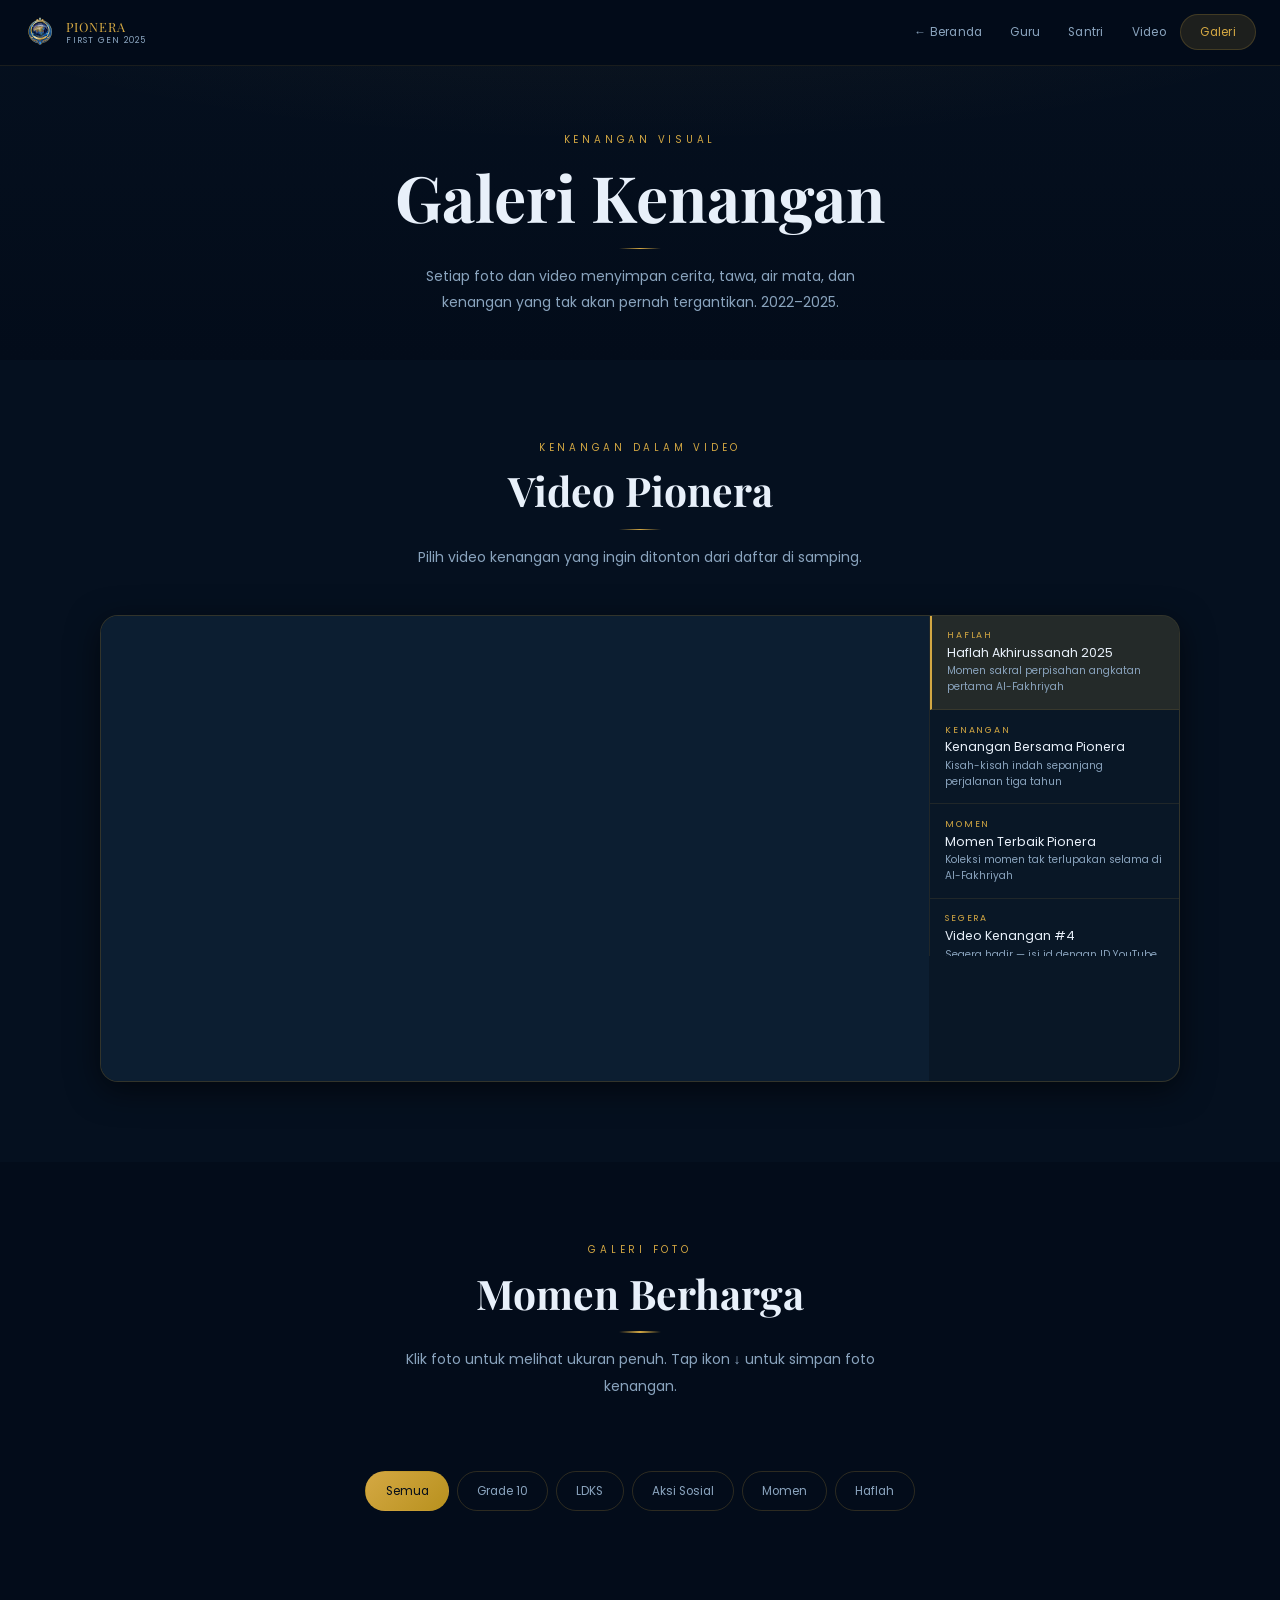
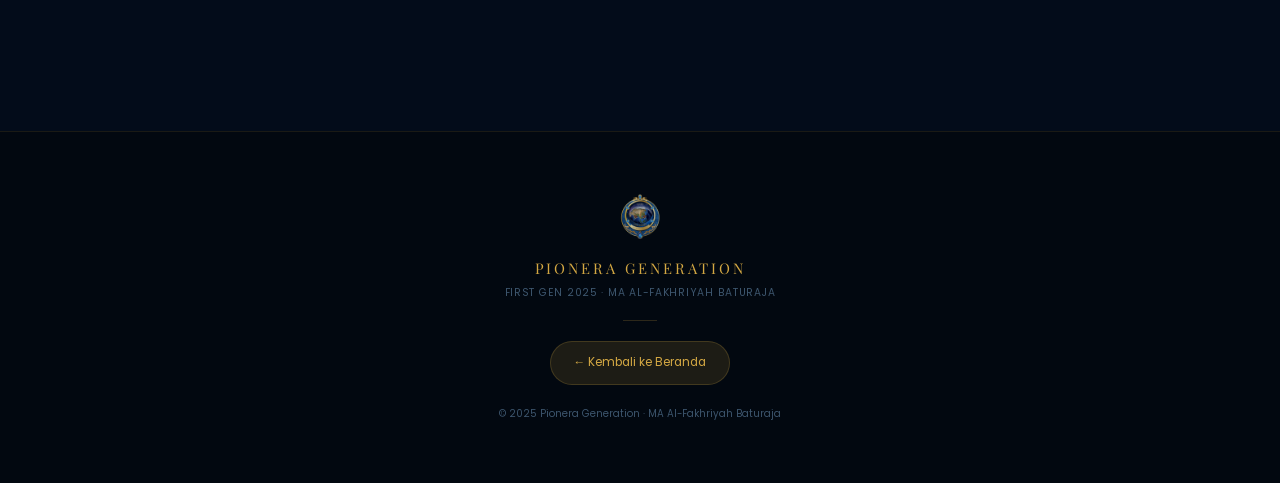
==== commit a3d426e9: "Update gallery metadata and navigation links" ====
--- a/gallery.html
+++ b/gallery.html
@@ -3,7 +3,14 @@
 <head>
 <meta charset="UTF-8"/>
 <meta name="viewport" content="width=device-width,initial-scale=1.0"/>
-<title>Galeri – PIONERA GENERATION 2025 | MA Al-Fakhriyah</title>
+<title>Galeri – PIONERA GENERATION 2025 | MA Al-Fakhriyah Baturaja</title>
+<meta name="description" content="Galeri foto dan video kenangan PIONERA GENERATION 2025 — MA Al-Fakhriyah Baturaja."/>
+<meta property="og:title"       content="Galeri PIONERA GENERATION 2025"/>
+<meta property="og:description" content="Foto dan video kenangan angkatan pertama MA Al-Fakhriyah Baturaja."/>
+<meta property="og:image"       content="https://liffkunz.github.io/Pionera/assets/logo.png"/>
+<meta property="og:url"         content="https://liffkunz.github.io/Pionera/gallery.html"/>
+<link rel="icon" type="image/png" href="assets/logo.png"/>
+<link rel="apple-touch-icon"    href="assets/logo.png"/>
 <link rel="preconnect" href="https://fonts.googleapis.com"/>
 <link rel="preconnect" href="https://fonts.gstatic.com" crossorigin/>
 <link href="https://fonts.googleapis.com/css2?family=Playfair+Display:ital,wght@0,400;0,600;0,700;1,400&family=Poppins:wght@300;400;500;600&display=swap" rel="stylesheet"/>
@@ -28,26 +35,31 @@
     <span></span><span></span><span></span>
   </button>
 </nav>
+
 <div class="mob-bg" id="mobBg"></div>
 <nav class="mob-drawer" id="mobDrawer">
-  <a href="index.html"        class="mob-link">← Beranda</a>
-  <a href="index.html#guru"   class="mob-link">Para Guru</a>
-  <a href="index.html#murid"  class="mob-link">Santri</a>
-  <a href="#video"            class="mob-link">Video Kenangan</a>
-  <a href="#galeri"           class="mob-link">Galeri Foto</a>
+  <div class="mob-dhead">
+    <img src="assets/logo.png" alt="Pionera" onerror="this.style.display='none'"/>
+    <div><div class="mob-dhead-txt">PIONERA</div><div class="mob-dhead-sub">FIRST GEN 2025</div></div>
+  </div>
+  <a href="index.html"       class="mob-link">← Beranda</a>
+  <a href="index.html#guru"  class="mob-link">👩‍🏫 Para Guru</a>
+  <a href="index.html#murid" class="mob-link">🎓 Santri</a>
+  <a href="#video"           class="mob-link">🎬 Video Kenangan</a>
+  <a href="#galeri"          class="mob-link">🖼 Galeri Foto</a>
 </nav>
 
 <!-- ═══════ HERO ═══════ -->
 <div class="gal-hero">
   <div class="gal-hero-in">
     <span class="st">Kenangan Visual</span>
-    <h1 style="font-family:'Playfair Display',serif;font-size:clamp(2.2rem,7vw,4rem);color:#e8f0fa;line-height:1.2;margin-bottom:.5rem">Galeri Kenangan</h1>
+    <h1>Galeri Kenangan</h1>
     <div class="sr"></div>
     <p class="sd" style="margin:0 auto">Setiap foto dan video menyimpan cerita, tawa, air mata, dan kenangan yang tak akan pernah tergantikan. 2022–2025.</p>
   </div>
 </div>
 
-<!-- ═══════ VIDEO SECTION ═══════ -->
+<!-- ═══════ VIDEO ═══════ -->
 <section id="video" class="sec sec-alt">
   <div class="inn">
     <div class="sh rv">
@@ -72,19 +84,17 @@
       <span class="st">Galeri Foto</span>
       <h2>Momen Berharga</h2>
       <div class="sr"></div>
-      <p class="sd">Klik foto untuk melihat ukuran penuh. Gunakan filter untuk mencari momen tertentu.</p>
+      <p class="sd">Klik foto untuk melihat ukuran penuh. Tap ikon ↓ untuk simpan foto kenangan.</p>
     </div>
   </div>
-
   <div class="gal-filters rv" id="galFilters">
-    <button class="fb on" data-cat="all">Semua</button>
-    <button class="fb" data-cat="grade10">Grade 10</button>
-    <button class="fb" data-cat="ldks">LDKS</button>
-    <button class="fb" data-cat="aksi">Aksi Sosial</button>
-    <button class="fb" data-cat="momen">Momen</button>
-    <button class="fb" data-cat="haflah">Haflah</button>
+    <button class="fb on" data-cat="all"     type="button">Semua</button>
+    <button class="fb"    data-cat="grade10" type="button">Grade 10</button>
+    <button class="fb"    data-cat="ldks"    type="button">LDKS</button>
+    <button class="fb"    data-cat="aksi"    type="button">Aksi Sosial</button>
+    <button class="fb"    data-cat="momen"   type="button">Momen</button>
+    <button class="fb"    data-cat="haflah"  type="button">Haflah</button>
   </div>
-
   <div class="gal-grid" id="galGrid"></div>
 </section>
 
@@ -102,14 +112,21 @@
 
 <!-- ═══════ LIGHTBOX ═══════ -->
 <div class="lb" id="lb" role="dialog" aria-modal="true" aria-label="Lightbox foto">
-  <button class="lb-close" id="lbClose" aria-label="Tutup lightbox">
+  <button class="lb-close" id="lbClose" aria-label="Tutup" type="button">
     <svg width="14" height="14" viewBox="0 0 14 14"><line x1="1" y1="1" x2="13" y2="13" stroke="currentColor" stroke-width="2" stroke-linecap="round"/><line x1="13" y1="1" x2="1" y2="13" stroke="currentColor" stroke-width="2" stroke-linecap="round"/></svg>
   </button>
-  <button class="lb-nav lb-prev" id="lbPrev" aria-label="Foto sebelumnya">
+  <a class="lb-dl" id="lbDl" href="#" download aria-label="Download foto" title="Download foto">
+    <svg width="15" height="15" viewBox="0 0 15 15" fill="none">
+      <line x1="7.5" y1="1" x2="7.5" y2="10.5" stroke="currentColor" stroke-width="2" stroke-linecap="round"/>
+      <polyline points="3.5,7 7.5,11.5 11.5,7" fill="none" stroke="currentColor" stroke-width="2" stroke-linecap="round" stroke-linejoin="round"/>
+      <line x1="1" y1="14" x2="14" y2="14" stroke="currentColor" stroke-width="2" stroke-linecap="round"/>
+    </svg>
+  </a>
+  <button class="lb-nav lb-prev" id="lbPrev" aria-label="Sebelumnya" type="button">
     <svg width="14" height="14" viewBox="0 0 14 14"><polyline points="9,1 4,7 9,13" fill="none" stroke="currentColor" stroke-width="2" stroke-linecap="round" stroke-linejoin="round"/></svg>
   </button>
-  <img id="lbImg" src="" alt="" style="transition:opacity .16s"/>
-  <button class="lb-nav lb-next" id="lbNext" aria-label="Foto berikutnya">
+  <img id="lbImg" src="" alt=""/>
+  <button class="lb-nav lb-next" id="lbNext" aria-label="Berikutnya" type="button">
     <svg width="14" height="14" viewBox="0 0 14 14"><polyline points="5,1 10,7 5,13" fill="none" stroke="currentColor" stroke-width="2" stroke-linecap="round" stroke-linejoin="round"/></svg>
   </button>
   <div class="lb-info">
@@ -120,4 +137,4 @@
 
 <script src="script.js"></script>
 </body>
-</html>+</html>
--- a/style.css
+++ b/style.css
@@ -1,106 +1,132 @@
 /* ═══════════════════════════════════════════════
-   PIONERA GENERATION 2025 — style.css
-   Mobile-first, Premium, All interactions fixed
+   PIONERA GENERATION 2025 — style.css  v4
+   Full rework: bugs fixed + premium redesign
+   Features: glassmorphism, parallax, scroll nav,
+             section dividers, guru hover expand,
+             print PDF mode, micro-interactions
    ═══════════════════════════════════════════════ */
-@import url('https://fonts.googleapis.com/css2?family=Playfair+Display:ital,wght@0,400;0,600;0,700;1,400&family=Poppins:wght@300;400;500;600&display=swap');
-
-/* ── TOKENS ── */
+
+/* ─── CONFIG TOKENS ─── */
 :root {
-  --bg:      #05101f;
-  --bg2:     #071828;
-  --surf:    #0a1d35;
-  --surf2:   #0d2444;
+  --bg:      #030c1a;
+  --bg2:     #05101f;
+  --surf:    #091726;
+  --surf2:   #0c1e31;
+  --surf3:   #101f30;
+  --glass:   rgba(9,23,38,.72);
+  --glass2:  rgba(9,23,38,.55);
   --gold:    #d4a843;
   --gold2:   #f0c84a;
   --gold3:   #b8911e;
+  --gold4:   #7a5c0e;
   --gd:      rgba(212,168,67,.13);
   --gd2:     rgba(212,168,67,.07);
+  --gd3:     rgba(212,168,67,.04);
   --border:  rgba(212,168,67,.2);
-  --border2: rgba(212,168,67,.1);
+  --border2: rgba(212,168,67,.11);
+  --border3: rgba(212,168,67,.06);
   --white:   #e8f0fa;
-  --muted:   #7a95b0;
+  --muted:   #8aa4be;
   --dim:     #3d566e;
   --tr:      .28s cubic-bezier(.4,0,.2,1);
+  --tr2:     .44s cubic-bezier(.4,0,.2,1);
   --r:       12px;
   --r2:      18px;
+  --r3:      24px;
   --fd:      'Playfair Display', serif;
   --fb:      'Poppins', sans-serif;
-}
-
-/* ── RESET ── */
+  --sh:      0 8px 32px rgba(0,0,0,.55);
+  --sh2:     0 16px 56px rgba(0,0,0,.65), 0 0 28px rgba(212,168,67,.1);
+  --nav-h:   64px;
+}
+
+/* ─── RESET ─── */
 *,*::before,*::after{margin:0;padding:0;box-sizing:border-box}
-html{scroll-behavior:smooth;scroll-padding-top:68px;-webkit-text-size-adjust:100%}
+html{scroll-behavior:smooth;scroll-padding-top:var(--nav-h);-webkit-text-size-adjust:100%}
 body{font-family:var(--fb);background:var(--bg);color:var(--white);overflow-x:hidden;line-height:1.6;-webkit-font-smoothing:antialiased}
 body.lock{overflow:hidden}
 img{display:block;max-width:100%;height:auto}
 a{text-decoration:none;color:inherit}
 button{font-family:var(--fb);cursor:pointer;border:none;background:none;-webkit-tap-highlight-color:transparent}
+
+/* ─── CRITICAL POINTER-EVENTS GUARD ─── */
+canvas,.hveil,.gc-photo::after,.sej-photo::after,
+.sambut-photo-wrap::after,.pc-photo-wrap::after,body::before{
+  pointer-events:none !important;
+}
+
+/* ─── TOUCH TARGETS ─── */
+button,a,[role="button"],.mc,.gc,.sambut-card,.pesan-card,
+.elem-card,.kom-link,.vtab,.gi,.fb{
+  cursor:pointer;-webkit-tap-highlight-color:rgba(212,168,67,.15);touch-action:manipulation;
+}
+
+/* ─── SCROLLBAR ─── */
 ::-webkit-scrollbar{width:4px}
 ::-webkit-scrollbar-track{background:var(--bg)}
-::-webkit-scrollbar-thumb{background:var(--gold3);border-radius:4px}
-
-/* ── CRITICAL: all non-interactive overlays must NOT capture events ── */
-canvas, .hveil, .gc-photo::after, .sej-photo::after,
-.sambut-photo-wrap::after, .pc-photo-wrap::after,
-.card-overlay, body::before {
-  pointer-events: none !important;
-}
-
-/* ── INTERACTIVE: everything tappable gets explicit z-index & cursor ── */
-button, a, [role="button"],
-.person-card, .mc, .gc, .sambut-card, .pesan-card,
-.elem-card, .kom-link, .vtab, .gi, .fb, .tab-btn {
-  cursor: pointer;
-  -webkit-tap-highlight-color: rgba(212,168,67,.15);
-  touch-action: manipulation;
-}
-
-/* ── SCROLLBAR ── */
-::-webkit-scrollbar{width:4px}
-::-webkit-scrollbar-track{background:var(--bg)}
-::-webkit-scrollbar-thumb{background:var(--gold3);border-radius:4px}
+::-webkit-scrollbar-thumb{background:var(--gold4);border-radius:4px}
+::-webkit-scrollbar-thumb:hover{background:var(--gold3)}
+
+/* ─── NOISE ─── */
+body::before{
+  content:'';position:fixed;inset:0;z-index:0;pointer-events:none;opacity:.018;
+  background-image:url("data:image/svg+xml,%3Csvg viewBox='0 0 200 200' xmlns='http://www.w3.org/2000/svg'%3E%3Cfilter id='n'%3E%3CfeTurbulence type='fractalNoise' baseFrequency='0.88' numOctaves='4' stitchTiles='stitch'/%3E%3C/filter%3E%3Crect width='100%25' height='100%25' filter='url(%23n)'/%3E%3C/svg%3E");
+  background-size:200px;
+}
+
+/* ─── FOCUS ─── */
+:focus-visible{outline:2px solid var(--gold);outline-offset:2px}
 
 /* ════════════════════════════════════════════════
    LOADER
    ════════════════════════════════════════════════ */
-#loader {
+#loader{
   position:fixed;inset:0;background:var(--bg);z-index:9999;
   display:flex;flex-direction:column;align-items:center;justify-content:center;
-  transition:opacity .8s,visibility .8s;
+  transition:opacity .9s,visibility .9s;
 }
 #loader.gone{opacity:0;visibility:hidden;pointer-events:none}
-
-.ld-orbit{
-  position:relative;width:140px;height:140px;
-  display:flex;align-items:center;justify-content:center;
-}
-.ld-logo{
-  width:84px;height:84px;object-fit:contain;position:relative;z-index:2;
-  opacity:0;animation:zIn .8s cubic-bezier(.34,1.56,.64,1) .5s forwards;
-  pointer-events:none;
-}
+.ld-orbit{position:relative;width:140px;height:140px;display:flex;align-items:center;justify-content:center}
+.ld-logo{width:84px;height:84px;object-fit:contain;position:relative;z-index:2;opacity:0;animation:zIn .9s cubic-bezier(.34,1.56,.64,1) .5s forwards;pointer-events:none}
 @keyframes zIn{from{opacity:0;transform:scale(.35) rotate(-20deg)}to{opacity:1;transform:none}}
-
-.ld-r1,.ld-r2{
-  position:absolute;inset:0;border-radius:50%;
-  pointer-events:none;
-}
-.ld-r1{border:1.5px solid rgba(212,168,67,.45);animation:spin 10s linear infinite}
-.ld-r2{border:1px dashed rgba(212,168,67,.18);animation:spin 7s linear infinite reverse;inset:8px}
+.ld-r1,.ld-r2{position:absolute;inset:0;border-radius:50%;pointer-events:none}
+.ld-r1{border:1.5px solid rgba(212,168,67,.42);animation:spin 10s linear infinite}
+.ld-r2{border:1px dashed rgba(212,168,67,.17);animation:spin 7s linear infinite reverse;inset:8px}
 @keyframes spin{to{transform:rotate(360deg)}}
-
 .ld-arc{position:absolute;inset:-8px;pointer-events:none;animation:spin 3s linear infinite}
-
-.ld-name{
-  font-family:var(--fd);font-size:1.15rem;letter-spacing:.48em;color:var(--gold);
-  margin-top:1.5rem;opacity:0;animation:up .6s ease 1.3s forwards;
-}
-.ld-sub{font-size:.57rem;color:var(--muted);letter-spacing:.18em;margin-top:.3rem;opacity:0;animation:up .6s ease 1.5s forwards}
+.ld-name{font-family:var(--fd);font-size:1.15rem;letter-spacing:.48em;color:var(--gold);margin-top:1.5rem;opacity:0;animation:up .6s ease 1.3s forwards}
+.ld-sub{font-size:.6rem;color:var(--muted);letter-spacing:.18em;margin-top:.3rem;opacity:0;animation:up .6s ease 1.5s forwards}
 .ld-track{width:155px;height:1.5px;background:var(--gd2);margin-top:1.6rem;border-radius:2px;overflow:hidden;opacity:0;animation:fi .3s ease 1.3s forwards}
-.ld-fill{height:100%;background:linear-gradient(90deg,var(--gold3),var(--gold2));width:0;animation:fill 1.9s ease 1.4s forwards}
+.ld-fill{height:100%;background:linear-gradient(90deg,var(--gold3),var(--gold2));width:0;animation:fill 1.6s ease 1.4s forwards}
 @keyframes fill{to{width:100%}}
 @keyframes up{from{opacity:0;transform:translateY(10px)}to{opacity:1;transform:none}}
 @keyframes fi{to{opacity:1}}
+
+/* ════════════════════════════════════════════════
+   SCROLL PROGRESS INDICATOR — Feature A
+   ════════════════════════════════════════════════ */
+.scroll-nav{
+  position:fixed;right:1.4rem;top:50%;transform:translateY(-50%);
+  z-index:490;display:flex;flex-direction:column;gap:10px;
+  opacity:0;transition:opacity .4s;
+}
+.scroll-nav.vis{opacity:1}
+.sn-dot{
+  width:8px;height:8px;border-radius:50%;
+  background:transparent;border:1.5px solid rgba(212,168,67,.38);
+  transition:all .28s;cursor:pointer;
+  -webkit-tap-highlight-color:transparent;touch-action:manipulation;
+  position:relative;
+}
+.sn-dot::before{
+  content:attr(data-label);position:absolute;right:18px;top:50%;transform:translateY(-50%);
+  font-size:.6rem;color:var(--gold);letter-spacing:.08em;white-space:nowrap;
+  opacity:0;transition:opacity .2s;pointer-events:none;
+  background:rgba(3,12,26,.88);padding:2px 8px;border-radius:4px;
+}
+.sn-dot:hover::before,.sn-dot.act::before{opacity:1}
+.sn-dot.act{background:var(--gold);border-color:var(--gold);transform:scale(1.25);box-shadow:0 0 10px rgba(212,168,67,.4)}
+.sn-dot:hover{border-color:var(--gold);background:rgba(212,168,67,.3)}
 
 /* ════════════════════════════════════════════════
    NAVBAR
@@ -112,220 +138,210 @@
   border-bottom:1px solid transparent;
 }
 #nav.scrolled{
-  background:rgba(5,16,31,.95);backdrop-filter:blur(18px);-webkit-backdrop-filter:blur(18px);
+  background:rgba(3,12,26,.96);backdrop-filter:blur(20px);-webkit-backdrop-filter:blur(20px);
   border-color:var(--border2);padding:.65rem 1.5rem;
 }
-.nl{display:flex;align-items:center;gap:.65rem;z-index:1;position:relative}
+.nl{display:flex;align-items:center;gap:.65rem;min-height:44px}
 .nl img{width:32px;height:32px;object-fit:contain;pointer-events:none}
 .nl-txt{font-family:var(--fd);font-size:.8rem;color:var(--gold);letter-spacing:.07em;line-height:1.2;pointer-events:none}
 .nl-txt small{display:block;font-family:var(--fb);font-size:.55rem;color:var(--muted);letter-spacing:.14em;font-weight:400}
-.nlinks{list-style:none;display:flex;gap:.05rem}
+.nlinks{list-style:none;display:flex;gap:.05rem;align-items:center}
 .nlinks a{
-  color:var(--muted);font-size:.75rem;padding:.45rem .85rem;border-radius:8px;
-  transition:all var(--tr);letter-spacing:.02em;display:block;
-}
+  color:var(--muted);font-size:.74rem;padding:.48rem .85rem;border-radius:8px;
+  transition:all var(--tr);letter-spacing:.02em;display:block;position:relative;min-height:36px;
+  display:flex;align-items:center;
+}
+.nlinks a::after{content:'';position:absolute;bottom:5px;left:50%;transform:translateX(-50%) scaleX(0);width:14px;height:1.5px;background:var(--gold);border-radius:2px;transition:transform var(--tr)}
 .nlinks a:hover,.nlinks a:focus{color:var(--gold);background:var(--gd)}
-.nlinks .ncta a{
-  color:var(--gold);border:1px solid var(--border);background:var(--gd);border-radius:50px;
-}
+.nlinks a:hover::after{transform:translateX(-50%) scaleX(1)}
+.nlinks .ncta a{color:var(--gold);border:1px solid var(--border);background:var(--gd);border-radius:50px;padding:.44rem 1.2rem}
+.nlinks .ncta a::after{display:none}
 .nlinks .ncta a:hover{background:var(--gold);color:var(--bg)}
 
-/* Hamburger */
+/* ─── HAMBURGER — min 44px ─── */
 .ham{
-  display:none;flex-direction:column;gap:5px;padding:.5rem;
+  display:none;flex-direction:column;gap:5px;padding:.6rem;
   position:relative;z-index:1;
+  min-width:44px;min-height:44px;align-items:center;justify-content:center;
+  border-radius:8px;
 }
 .ham span{display:block;width:22px;height:1.5px;background:var(--gold);border-radius:2px;transition:all var(--tr)}
 .ham.on span:nth-child(1){transform:translateY(6.5px) rotate(45deg)}
 .ham.on span:nth-child(2){opacity:0;transform:scaleX(0)}
 .ham.on span:nth-child(3){transform:translateY(-6.5px) rotate(-45deg)}
-
-/* Mobile drawer */
+.ham:active{background:var(--gd)}
+
+/* ─── CRITICAL BUG FIX: mob-bg pointer-events ─── */
 .mob-bg{
-  display:none;position:fixed;inset:0;background:rgba(0,0,0,.72);
-  z-index:498;opacity:0;transition:opacity .3s;
-}
-.mob-bg.on{opacity:1}
+  display:none;position:fixed;inset:0;background:rgba(0,0,0,.76);
+  z-index:498;opacity:0;transition:opacity .32s;
+  pointer-events:none; /* ← KEY: invisible = untouchable */
+}
+.mob-bg.on{opacity:1;pointer-events:auto}
+
 .mob-drawer{
-  display:none;position:fixed;top:0;right:-105%;width:min(280px,84vw);height:100dvh;
-  background:#07182b;border-left:1px solid var(--border2);z-index:499;
-  padding:5rem 1.25rem 2rem;flex-direction:column;gap:.3rem;
+  display:none;position:fixed;top:0;right:-105%;width:min(288px,86vw);height:100dvh;
+  background:linear-gradient(160deg,#07182e,#03091a);
+  border-left:1px solid var(--border2);z-index:499;
+  padding:0 0 2rem;flex-direction:column;gap:0;
   transition:right .38s cubic-bezier(.4,0,.2,1);overflow-y:auto;
 }
 .mob-drawer.on{right:0}
+
+.mob-dhead{
+  display:flex;align-items:center;gap:.75rem;
+  padding:1.3rem 1.4rem 1rem;border-bottom:1px solid var(--border2);margin-bottom:.5rem;
+}
+.mob-dhead img{width:28px;height:28px;object-fit:contain;pointer-events:none}
+.mob-dhead-txt{font-family:var(--fd);font-size:.78rem;color:var(--gold);letter-spacing:.12em}
+.mob-dhead-sub{font-size:.54rem;color:var(--muted);letter-spacing:.08em}
+
 .mob-drawer a{
-  display:block;color:var(--muted);font-size:.88rem;padding:.7rem .85rem;
-  border-radius:var(--r);transition:all var(--tr);
-}
-.mob-drawer a:active,.mob-drawer a:hover{color:var(--gold);background:var(--gd)}
+  display:flex;align-items:center;gap:.6rem;
+  color:var(--muted);font-size:.86rem;
+  padding:.78rem 1.4rem;transition:all var(--tr);
+  min-height:48px;border-left:2px solid transparent;
+}
+.mob-drawer a:hover,.mob-drawer a:active{color:var(--gold);background:var(--gd);border-left-color:var(--gold)}
 .mob-drawer .m-cta{
-  margin-top:.75rem;border:1px solid var(--border);border-radius:var(--r);
+  margin:1rem 1rem 0;border:1px solid var(--border);border-radius:var(--r);
   color:var(--gold)!important;background:var(--gd);text-align:center;
-}
+  justify-content:center;border-left:none!important;padding:.85rem 1rem;
+}
+.mob-drawer .m-cta:active{background:var(--gold);color:var(--bg)!important}
 
 /* ════════════════════════════════════════════════
    SECTION COMMONS
    ════════════════════════════════════════════════ */
 .sec{padding:5rem 1.25rem;position:relative}
 .sec-alt{background:var(--bg2)}
+.sec-compact{padding:3.5rem 1.25rem}
 .inn{max-width:1140px;margin:0 auto}
 .inn-sm{max-width:840px;margin:0 auto}
 
 .sh{text-align:center;margin-bottom:2.75rem}
-.st{display:block;font-size:.59rem;letter-spacing:.38em;color:var(--gold);text-transform:uppercase;margin-bottom:.65rem}
+.st{display:block;font-size:.62rem;letter-spacing:.38em;color:var(--gold);text-transform:uppercase;margin-bottom:.65rem}
 .sh h2,.sh h1{font-family:var(--fd);font-size:clamp(1.65rem,4vw,2.55rem);color:var(--white);line-height:1.2}
 .sr{width:42px;height:1.5px;background:linear-gradient(90deg,transparent,var(--gold),transparent);margin:.85rem auto}
-.sd{color:var(--muted);font-size:.855rem;max-width:500px;margin:0 auto;line-height:1.9}
-
-/* Scroll reveal */
+.sd{color:var(--muted);font-size:.875rem;max-width:500px;margin:0 auto;line-height:1.9}
+
+/* ─── REVEAL ─── */
 .rv{opacity:0;transform:translateY(20px);transition:opacity .6s ease,transform .6s ease}
 .rv.on{opacity:1;transform:none}
 .d1{transition-delay:.07s}.d2{transition-delay:.14s}.d3{transition-delay:.21s}
 .d4{transition-delay:.28s}.d5{transition-delay:.35s}.d6{transition-delay:.42s}
 
-/* Buttons */
+/* ─── BUTTONS ─── */
 .btn-p{
-  display:inline-block;padding:.72rem 1.9rem;
+  display:inline-flex;align-items:center;justify-content:center;
+  padding:.74rem 1.9rem;min-height:44px;
+  background:linear-gradient(135deg,var(--gold2),var(--gold),var(--gold3));
+  color:var(--bg);font-size:.78rem;font-weight:600;letter-spacing:.07em;
+  border-radius:50px;transition:all var(--tr);position:relative;overflow:hidden;
+  -webkit-tap-highlight-color:transparent;touch-action:manipulation;
+}
+.btn-p::before{content:'';position:absolute;inset:0;background:rgba(255,255,255,.14);opacity:0;transition:opacity var(--tr)}
+.btn-p:hover{transform:translateY(-2px);box-shadow:0 10px 28px rgba(212,168,67,.38)}
+.btn-p:hover::before{opacity:1}
+.btn-p:active{transform:scale(.97);opacity:.88}
+.btn-o{
+  display:inline-flex;align-items:center;justify-content:center;
+  padding:.72rem 1.7rem;min-height:44px;
+  border:1px solid var(--border);color:var(--gold);font-size:.78rem;
+  letter-spacing:.07em;border-radius:50px;background:var(--gd);
+  transition:all var(--tr);-webkit-tap-highlight-color:transparent;touch-action:manipulation;
+}
+.btn-o:hover{background:linear-gradient(135deg,var(--gold),var(--gold3));color:var(--bg);border-color:transparent;transform:translateY(-2px)}
+.btn-o:active{transform:scale(.97);opacity:.88}
+
+/* ════════════════════════════════════════════════
+   SECTION DIVIDER — Feature E (Islamic ornament)
+   ════════════════════════════════════════════════ */
+.sec-divider{
+  display:flex;align-items:center;gap:1.2rem;
+  padding:0 1.25rem;max-width:600px;margin:0 auto;
+  pointer-events:none;
+}
+.sec-divider-line{flex:1;height:1px;background:linear-gradient(90deg,transparent,var(--border2))}
+.sec-divider-line.r{background:linear-gradient(90deg,var(--border2),transparent)}
+.sec-divider svg{flex-shrink:0;opacity:.55}
+
+/* ════════════════════════════════════════════════
+   BACK TO TOP — Feature F
+   ════════════════════════════════════════════════ */
+.btt{
+  position:fixed;bottom:1.75rem;right:1.75rem;width:46px;height:46px;
+  z-index:480;
   background:linear-gradient(135deg,var(--gold),var(--gold3));
-  color:var(--bg);font-size:.78rem;font-weight:600;letter-spacing:.06em;
-  border-radius:50px;transition:all var(--tr);
-  -webkit-tap-highlight-color:transparent;touch-action:manipulation;
-}
-.btn-p:hover,.btn-p:active{transform:translateY(-2px);box-shadow:0 8px 24px rgba(212,168,67,.32)}
-.btn-o{
-  display:inline-block;padding:.7rem 1.7rem;border:1px solid var(--border);
-  color:var(--gold);font-size:.78rem;letter-spacing:.06em;border-radius:50px;
-  background:var(--gd);transition:all var(--tr);
-  -webkit-tap-highlight-color:transparent;touch-action:manipulation;
-}
-.btn-o:hover,.btn-o:active{background:linear-gradient(135deg,var(--gold),var(--gold3));color:var(--bg);border-color:transparent}
+  border:none;border-radius:50%;
+  display:flex;align-items:center;justify-content:center;
+  box-shadow:0 6px 22px rgba(212,168,67,.38),0 0 0 1px rgba(212,168,67,.18);
+  opacity:0;visibility:hidden;transform:translateY(16px) scale(.88);
+  transition:opacity .3s,visibility .3s,transform .3s;
+  -webkit-tap-highlight-color:transparent;touch-action:manipulation;cursor:pointer;
+}
+.btt.show{opacity:1;visibility:visible;transform:none}
+.btt:hover{transform:translateY(-3px) scale(1.08);box-shadow:0 10px 32px rgba(212,168,67,.5)}
+.btt:active{transform:scale(.94)}
+.btt svg{pointer-events:none}
 
 /* ════════════════════════════════════════════════
    HERO
    ════════════════════════════════════════════════ */
-#hero{
-  position:relative;height:100dvh;min-height:580px;
-  display:flex;align-items:center;justify-content:center;
-  padding:0 1.25rem;overflow:hidden;
-}
-
-/* Canvas & veil MUST NOT intercept touch */
-#hcvs{
-  position:absolute;inset:0;width:100%;height:100%;
-  pointer-events:none !important;
-  z-index:0;
-}
-.hveil{
-  position:absolute;inset:0;
-  background:radial-gradient(ellipse 70% 55% at 50% 40%,rgba(13,36,68,.2),rgba(5,16,31,.78) 60%,#05101f 100%);
-  pointer-events:none !important;
-  z-index:1;
-}
-.hveil::after{
-  content:'';position:absolute;bottom:0;left:0;right:0;height:180px;
-  background:linear-gradient(to top,var(--bg),transparent);
-  pointer-events:none;
-}
-
-/* Hero content sits above overlays */
-.hc{
-  position:relative;z-index:2;text-align:center;
-  max-width:700px;width:100%;
-}
-.h-logo{
-  width:min(140px,36vw);height:min(140px,36vw);object-fit:contain;
-  margin:0 auto 1.2rem;
-  filter:drop-shadow(0 0 30px rgba(212,168,67,.4));
-  animation:hLogoIn .9s cubic-bezier(.34,1.56,.64,1) .4s both;
-  pointer-events:none;
-}
+#hero{position:relative;height:100dvh;min-height:580px;display:flex;align-items:center;justify-content:center;padding:0 1.25rem;overflow:hidden}
+#hcvs{position:absolute;inset:0;width:100%;height:100%;pointer-events:none!important;z-index:0}
+.hveil{position:absolute;inset:0;background:radial-gradient(ellipse 70% 55% at 50% 40%,rgba(13,36,68,.18),rgba(3,12,26,.78) 60%,#030c1a 100%);pointer-events:none!important;z-index:1}
+.hveil::after{content:'';position:absolute;bottom:0;left:0;right:0;height:180px;background:linear-gradient(to top,var(--bg),transparent);pointer-events:none}
+.hc{position:relative;z-index:2;text-align:center;max-width:700px;width:100%}
+
+/* Parallax layers */
+.hc-logo-wrap{will-change:transform}
+.hc-text-wrap{will-change:transform}
+
+.h-logo{width:min(140px,36vw);height:min(140px,36vw);object-fit:contain;margin:0 auto 1.2rem;filter:drop-shadow(0 0 32px rgba(212,168,67,.42));animation:hLogoIn .9s cubic-bezier(.34,1.56,.64,1) .4s both;pointer-events:none}
 @keyframes hLogoIn{from{opacity:0;transform:scale(.5) translateY(25px)}to{opacity:1;transform:none}}
-.h-eye{font-size:.59rem;letter-spacing:.4em;color:var(--gold);opacity:0;animation:up .6s ease .9s forwards}
+.h-eye{font-size:.6rem;letter-spacing:.4em;color:var(--gold);opacity:0;animation:up .6s ease .9s forwards}
 .h-orn{display:flex;align-items:center;justify-content:center;gap:.75rem;margin:.7rem 0;opacity:0;animation:fi .6s ease 1s forwards;pointer-events:none}
 .orn-l{flex:1;max-width:60px;height:1px;background:linear-gradient(90deg,transparent,var(--gold))}
 .orn-l.r{background:linear-gradient(90deg,var(--gold),transparent)}
 .orn-d{width:5px;height:5px;background:var(--gold);transform:rotate(45deg);flex-shrink:0}
 .h-t{
-  font-family:var(--fd);font-size:clamp(2.8rem,10vw,6rem);font-weight:700;
-  letter-spacing:.06em;line-height:.95;
-  background:linear-gradient(155deg,var(--gold2) 10%,var(--gold) 45%,#b8911e 100%);
+  font-family:var(--fd);font-size:clamp(2.8rem,10vw,6rem);font-weight:700;letter-spacing:.06em;line-height:.95;
+  background:linear-gradient(155deg,#fffbe6 5%,var(--gold2) 25%,var(--gold) 55%,#b8911e 100%);
   -webkit-background-clip:text;-webkit-text-fill-color:transparent;background-clip:text;
   opacity:0;animation:up .8s ease 1s forwards;
 }
-.h-s{
-  font-size:clamp(.68rem,1.8vw,.86rem);color:var(--muted);letter-spacing:.22em;
-  margin:.5rem 0 1.4rem;opacity:0;animation:up .7s ease 1.1s forwards;
-}
-.h-q{
-  font-family:var(--fd);font-style:italic;font-size:clamp(.8rem,1.8vw,.96rem);
-  color:rgba(232,240,250,.65);line-height:1.85;max-width:440px;margin:0 auto 2.2rem;
-  opacity:0;animation:fi .9s ease 1.3s forwards;
-  pointer-events:none;
-}
-.h-btns{
-  display:flex;gap:.85rem;justify-content:center;flex-wrap:wrap;
-  opacity:0;animation:up .6s ease 1.5s forwards;
-  position:relative;z-index:3;
-}
-.h-scroll{
-  position:absolute;bottom:1.8rem;left:50%;transform:translateX(-50%);
-  display:flex;flex-direction:column;align-items:center;gap:.4rem;
-  opacity:0;animation:fi 1s ease 2.2s forwards;
-  z-index:3;
-  -webkit-tap-highlight-color:transparent;
-}
+.h-s{font-size:clamp(.68rem,1.8vw,.86rem);color:var(--muted);letter-spacing:.22em;margin:.5rem 0 1.4rem;opacity:0;animation:up .7s ease 1.1s forwards}
+.h-q{font-family:var(--fd);font-style:italic;font-size:clamp(.8rem,1.8vw,.96rem);color:rgba(232,240,250,.62);line-height:1.85;max-width:440px;margin:0 auto 2.2rem;opacity:0;animation:fi .9s ease 1.3s forwards;pointer-events:none}
+.h-btns{display:flex;gap:.85rem;justify-content:center;flex-wrap:wrap;opacity:0;animation:up .6s ease 1.5s forwards;position:relative;z-index:3}
+.h-scroll{position:absolute;bottom:1.8rem;left:50%;transform:translateX(-50%);display:flex;flex-direction:column;align-items:center;gap:.4rem;opacity:0;animation:fi 1s ease 2.2s forwards;z-index:3;-webkit-tap-highlight-color:transparent;touch-action:manipulation;min-height:44px;justify-content:flex-end}
 .h-scroll span{font-size:.55rem;letter-spacing:.24em;color:var(--dim);text-transform:uppercase;pointer-events:none}
-.h-mouse{
-  width:25px;height:25px;border:1px solid rgba(212,168,67,.3);border-radius:50%;
-  display:flex;align-items:center;justify-content:center;animation:bob 2.5s ease infinite;
-  pointer-events:none;
-}
+.h-mouse{width:25px;height:25px;border:1px solid rgba(212,168,67,.3);border-radius:50%;display:flex;align-items:center;justify-content:center;animation:bob 2.5s ease infinite;pointer-events:none}
 @keyframes bob{0%,100%{transform:translateY(0)}55%{transform:translateY(7px)}}
 
 /* ════════════════════════════════════════════════
-   SEJARAH
-   ════════════════════════════════════════════════ */
-.sej-card{
-  background:var(--surf);
-  border:1px solid var(--border);border-radius:var(--r2);
-  overflow:hidden;display:grid;grid-template-columns:320px 1fr;
-  margin-bottom:1.4rem;
-}
+   SEJARAH + VISI MISI
+   ════════════════════════════════════════════════ */
+.sej-card{background:var(--surf);border:1px solid var(--border);border-radius:var(--r2);overflow:hidden;display:grid;grid-template-columns:320px 1fr;margin-bottom:1.4rem;box-shadow:var(--sh)}
 .sej-photo{position:relative;overflow:hidden;min-height:320px;background:var(--surf2)}
 .sej-photo img{width:100%;height:100%;object-fit:cover;transition:transform .5s;pointer-events:none}
 .sej-card:hover .sej-photo img{transform:scale(1.04)}
-.sej-photo::after{
-  content:'';position:absolute;inset:0;
-  background:linear-gradient(to right,transparent 60%,var(--surf));
-  pointer-events:none;
-}
+.sej-photo::after{content:'';position:absolute;inset:0;background:linear-gradient(to right,transparent 60%,var(--surf));pointer-events:none}
 .sej-body{padding:2.25rem 2rem 2.25rem 1.75rem;display:flex;flex-direction:column;justify-content:center}
-.sej-tag{font-size:.57rem;letter-spacing:.34em;color:var(--gold);text-transform:uppercase;margin-bottom:.55rem;display:block}
+.sej-tag{font-size:.6rem;letter-spacing:.34em;color:var(--gold);text-transform:uppercase;margin-bottom:.55rem;display:block}
 .sej-title{font-family:var(--fd);font-size:1.55rem;margin-bottom:.28rem}
-.sej-addr{font-size:.7rem;color:var(--muted);letter-spacing:.05em;margin-bottom:1rem;line-height:1.6}
-.sej-body p{color:var(--muted);font-size:.84rem;line-height:1.9;margin-bottom:.7rem}
+.sej-addr{font-size:.72rem;color:var(--muted);letter-spacing:.04em;margin-bottom:1rem;line-height:1.6}
+.sej-body p{color:var(--muted);font-size:.855rem;line-height:1.9;margin-bottom:.7rem}
 .sej-body p:last-child{margin:0}
 
 .vm-grid{display:grid;grid-template-columns:1fr 1fr;gap:1.2rem}
-.vm-card{
-  background:var(--surf);border:1px solid var(--border);border-radius:var(--r2);
-  padding:1.9rem 1.75rem;position:relative;overflow:hidden;
-  transition:transform var(--tr),box-shadow var(--tr);
-}
-.vm-card:hover{transform:translateY(-4px);box-shadow:0 14px 40px rgba(0,0,0,.5),0 0 22px rgba(212,168,67,.1)}
-.vm-card::before{
-  content:'';position:absolute;top:-40px;right:-40px;
-  width:140px;height:140px;border-radius:50%;
-  background:radial-gradient(circle,rgba(212,168,67,.06),transparent 70%);
-  pointer-events:none;
-}
-.vm-icon{
-  width:44px;height:44px;background:var(--gd);border:1px solid var(--border);
-  border-radius:11px;display:flex;align-items:center;justify-content:center;margin-bottom:1rem;
-}
-.vm-label{font-size:.57rem;letter-spacing:.34em;color:var(--gold);text-transform:uppercase;margin-bottom:.45rem;display:block}
+.vm-card{background:var(--surf);border:1px solid var(--border);border-radius:var(--r2);padding:1.9rem 1.75rem;position:relative;overflow:hidden;transition:transform var(--tr),box-shadow var(--tr),border-color var(--tr)}
+.vm-card:hover{transform:translateY(-4px);box-shadow:var(--sh2);border-color:rgba(212,168,67,.3)}
+.vm-card::before{content:'';position:absolute;top:-40px;right:-40px;width:140px;height:140px;border-radius:50%;background:radial-gradient(circle,rgba(212,168,67,.06),transparent 70%);pointer-events:none}
+.vm-icon{width:44px;height:44px;background:var(--gd);border:1px solid var(--border);border-radius:11px;display:flex;align-items:center;justify-content:center;margin-bottom:1rem}
+.vm-label{font-size:.6rem;letter-spacing:.34em;color:var(--gold);text-transform:uppercase;margin-bottom:.45rem;display:block}
 .vm-card h3{font-family:var(--fd);font-size:1.25rem;margin-bottom:.9rem}
-.vm-card p,.vm-card li{color:var(--muted);font-size:.835rem;line-height:1.88}
+.vm-card p,.vm-card li{color:var(--muted);font-size:.855rem;line-height:1.88}
 .vm-card ul{list-style:none;display:flex;flex-direction:column;gap:.5rem}
 .vm-card li{padding-left:1.1rem;position:relative}
 .vm-card li::before{content:'◆';position:absolute;left:0;color:var(--gold);font-size:.37rem;top:.44rem}
@@ -334,170 +350,131 @@
    LOGO ELEMEN
    ════════════════════════════════════════════════ */
 .logo-hero{text-align:center;margin-bottom:2.75rem}
-.logo-big{
-  width:min(180px,46vw);margin:0 auto 1.3rem;
-  filter:drop-shadow(0 0 36px rgba(212,168,67,.38));
-  animation:hoverFloat 4s ease-in-out infinite;
-  pointer-events:none;
-}
+.logo-big{width:min(180px,46vw);margin:0 auto 1.3rem;filter:drop-shadow(0 0 36px rgba(212,168,67,.38));animation:hoverFloat 4s ease-in-out infinite;pointer-events:none}
 @keyframes hoverFloat{0%,100%{transform:translateY(0)}50%{transform:translateY(-10px)}}
 .logo-desc{font-family:var(--fd);font-style:italic;font-size:.9rem;color:rgba(232,240,250,.62);max-width:460px;margin:0 auto;line-height:1.88}
-
 .elem-grid{display:grid;grid-template-columns:repeat(4,1fr);gap:.9rem}
-.elem-card{
-  background:var(--surf);border:1px solid var(--border);border-radius:var(--r);
-  padding:1.35rem .9rem 1.2rem;text-align:center;
-  transition:transform var(--tr),box-shadow var(--tr),border-color var(--tr);
-  position:relative;overflow:hidden;
-}
-.elem-card::after{
-  content:'';position:absolute;bottom:0;left:0;right:0;height:2px;
-  background:linear-gradient(90deg,transparent,var(--gold),transparent);
-  transform:scaleX(0);transition:transform .38s;pointer-events:none;
-}
-.elem-card:hover,.elem-card:active{transform:translateY(-4px);box-shadow:0 12px 34px rgba(0,0,0,.45),0 0 18px rgba(212,168,67,.1)}
+.elem-card{background:var(--surf);border:1px solid var(--border);border-radius:var(--r);padding:1.35rem .9rem 1.2rem;text-align:center;transition:transform var(--tr),box-shadow var(--tr),border-color var(--tr);position:relative;overflow:hidden}
+.elem-card::after{content:'';position:absolute;bottom:0;left:0;right:0;height:2px;background:linear-gradient(90deg,transparent,var(--gold),transparent);transform:scaleX(0);transition:transform .38s;pointer-events:none}
+.elem-card:hover,.elem-card:active{transform:translateY(-4px);box-shadow:var(--sh2);border-color:rgba(212,168,67,.32)}
 .elem-card:hover::after,.elem-card:active::after{transform:scaleX(1)}
+.elem-card:active{transform:translateY(-2px) scale(.98)}
 .elem-icon{width:46px;height:46px;margin:0 auto .75rem;pointer-events:none}
 .elem-icon svg{width:100%;height:100%}
 .elem-name{font-family:var(--fd);font-size:.85rem;color:var(--gold);margin-bottom:.38rem;font-weight:600}
-.elem-desc{font-size:.72rem;color:var(--muted);line-height:1.7}
-
-/* ════════════════════════════════════════════════
-   SAMBUTAN PENGASUH
+.elem-desc{font-size:.74rem;color:var(--muted);line-height:1.72}
+
+/* ════════════════════════════════════════════════
+   SAMBUTAN — Glassmorphism Feature B
    ════════════════════════════════════════════════ */
 .sambut-card{
-  background:var(--surf);border:1px solid var(--border);border-radius:var(--r2);
+  background:var(--glass);
+  backdrop-filter:blur(20px);-webkit-backdrop-filter:blur(20px);
+  border:1px solid var(--border);border-radius:var(--r2);
   overflow:hidden;display:grid;grid-template-columns:240px 1fr;
   max-width:840px;margin:0 auto;
-  transition:transform var(--tr),box-shadow var(--tr),border-color var(--tr);
-  cursor:pointer;
-  /* CRITICAL: ensure card is above everything */
-  position:relative;z-index:2;
-}
-.sambut-card:hover,.sambut-card:active{
-  transform:translateY(-4px);
-  box-shadow:0 16px 48px rgba(0,0,0,.5),0 0 28px rgba(212,168,67,.12);
-  border-color:rgba(212,168,67,.38);
-}
-.sambut-photo-wrap{
-  position:relative;overflow:hidden;background:var(--surf2);min-height:280px;
-}
+  transition:transform var(--tr2),box-shadow var(--tr2),border-color var(--tr2);
+  cursor:pointer;position:relative;z-index:2;box-shadow:var(--sh);
+}
+.sambut-card:hover,.sambut-card:active{transform:translateY(-5px);box-shadow:var(--sh2);border-color:rgba(212,168,67,.4)}
+.sambut-card:active{transform:translateY(-2px) scale(.99)}
+.sambut-photo-wrap{position:relative;overflow:hidden;background:var(--surf2);min-height:280px}
 .sambut-photo-wrap img{width:100%;height:100%;object-fit:cover;object-position:top;transition:transform .5s;pointer-events:none}
 .sambut-card:hover .sambut-photo-wrap img,.sambut-card:active .sambut-photo-wrap img{transform:scale(1.04)}
-.sambut-photo-wrap::after{
-  content:'';position:absolute;inset:0;
-  background:linear-gradient(to right,transparent 55%,var(--surf2));
-  pointer-events:none;
-}
+.sambut-photo-wrap::after{content:'';position:absolute;inset:0;background:linear-gradient(to right,transparent 55%,var(--glass));pointer-events:none}
 .sambut-body{padding:2.25rem 2rem;display:flex;flex-direction:column;justify-content:center;gap:.55rem}
-.sambut-tag{font-size:.57rem;letter-spacing:.34em;color:var(--gold);text-transform:uppercase;display:block}
+.sambut-tag{font-size:.6rem;letter-spacing:.34em;color:var(--gold);text-transform:uppercase;display:block}
 .sambut-name{font-family:var(--fd);font-size:1.35rem}
-.sambut-role{font-size:.7rem;color:var(--muted)}
+.sambut-role{font-size:.72rem;color:var(--muted)}
 .sambut-rule{width:34px;height:1.5px;background:linear-gradient(90deg,var(--gold),transparent);margin:.2rem 0}
-.sambut-preview{font-family:var(--fd);font-style:italic;font-size:.875rem;color:rgba(232,240,250,.7);line-height:1.85}
-.sambut-cta{
-  display:inline-flex;align-items:center;gap:.45rem;
-  font-size:.7rem;color:var(--gold);letter-spacing:.08em;
-  border-bottom:1px solid rgba(212,168,67,.22);width:fit-content;padding-bottom:1px;
-  transition:all var(--tr);pointer-events:none;
-}
+.sambut-preview{font-family:var(--fd);font-style:italic;font-size:.875rem;color:rgba(232,240,250,.72);line-height:1.85}
+.sambut-cta{display:inline-flex;align-items:center;gap:.45rem;font-size:.72rem;color:var(--gold);letter-spacing:.08em;border-bottom:1px solid rgba(212,168,67,.22);width:fit-content;padding-bottom:1px;transition:all var(--tr);pointer-events:none}
 .sambut-card:hover .sambut-cta{letter-spacing:.14em;border-color:var(--gold)}
 
 /* ════════════════════════════════════════════════
-   VIDEO INDEX (single)
-   ════════════════════════════════════════════════ */
-.vid-single{
-  max-width:800px;margin:0 auto;
-  background:var(--surf);border:1px solid var(--border);border-radius:var(--r2);
-  overflow:hidden;
-}
+   VIDEO INDEX
+   ════════════════════════════════════════════════ */
+.vid-single{max-width:800px;margin:0 auto;background:var(--surf);border:1px solid var(--border);border-radius:var(--r2);overflow:hidden;box-shadow:var(--sh)}
 .vid-frame{position:relative;aspect-ratio:16/9}
 .vid-frame iframe{position:absolute;inset:0;width:100%;height:100%;border:none}
 .vid-meta{padding:1.4rem 1.75rem;border-top:1px solid var(--border2)}
-.vid-meta-tag{font-size:.58rem;letter-spacing:.3em;color:var(--gold);text-transform:uppercase;margin-bottom:.22rem;display:block}
+.vid-meta-tag{font-size:.6rem;letter-spacing:.3em;color:var(--gold);text-transform:uppercase;margin-bottom:.22rem;display:block}
 .vid-meta h3{font-family:var(--fd);font-size:1rem}
 
 /* ════════════════════════════════════════════════
-   GURU GRID
-   ════════════════════════════════════════════════ */
-.guru-label{
-  font-size:.6rem;letter-spacing:.28em;color:var(--gold);text-transform:uppercase;
-  margin-bottom:1rem;padding-bottom:.55rem;border-bottom:1px solid var(--border2);
-  display:flex;align-items:center;gap:.75rem;
-}
-.guru-label span{
-  background:var(--gd);border:1px solid var(--border);
-  padding:.18rem .65rem;border-radius:50px;font-size:.56rem;
-}
+   GURU GRID + HOVER EXPAND — Feature D
+   ════════════════════════════════════════════════ */
+.guru-label{font-size:.62rem;letter-spacing:.28em;color:var(--gold);text-transform:uppercase;margin-bottom:1rem;padding-bottom:.55rem;border-bottom:1px solid var(--border2);display:flex;align-items:center;gap:.75rem}
+.guru-label span{background:var(--gd);border:1px solid var(--border);padding:.18rem .65rem;border-radius:50px;font-size:.58rem}
 .guru-grid-pos{display:grid;grid-template-columns:repeat(6,1fr);gap:.7rem;margin-bottom:1.4rem}
 .guru-grid-nopos{display:grid;grid-template-columns:repeat(6,1fr);gap:.7rem}
+
 .gc{
   background:var(--surf);border:1px solid var(--border2);border-radius:var(--r);
-  overflow:hidden;text-align:center;
+  overflow:visible;text-align:center;
   transition:border-color var(--tr),box-shadow var(--tr),transform var(--tr);
   position:relative;z-index:1;
 }
-.gc:hover,.gc:active{
-  border-color:rgba(212,168,67,.35);
-  box-shadow:0 6px 22px rgba(0,0,0,.4);
-  transform:translateY(-3px);
-}
-.gc-photo{aspect-ratio:1;overflow:hidden;background:var(--surf2)}
+.gc:hover,.gc:active{border-color:rgba(212,168,67,.35);box-shadow:var(--sh);transform:translateY(-3px)}
+.gc:active{transform:translateY(-1px) scale(.98)}
+.gc-photo{aspect-ratio:1;overflow:hidden;background:var(--surf2);border-radius:var(--r) var(--r) 0 0}
 .gc-photo img{width:100%;height:100%;object-fit:cover;object-position:top;transition:transform .4s;pointer-events:none}
 .gc:hover .gc-photo img,.gc:active .gc-photo img{transform:scale(1.06)}
-.gc-info{padding:.55rem .5rem .6rem}
+.gc-info{padding:.55rem .5rem .6rem;overflow:hidden}
 .gc-name{font-size:.68rem;font-weight:500;color:var(--white);line-height:1.3}
-.gc-pos{font-size:.6rem;color:var(--gold);margin-top:.18rem;line-height:1.3}
-
-/* ════════════════════════════════════════════════
-   PESAN WALI KELAS
+.gc-pos{font-size:.62rem;color:var(--gold);margin-top:.18rem;line-height:1.3}
+
+/* Popup tooltip card on hover — Feature D */
+.gc-popup{
+  position:absolute;bottom:calc(100% + 10px);left:50%;transform:translateX(-50%) translateY(6px);
+  width:180px;background:var(--glass);backdrop-filter:blur(16px);-webkit-backdrop-filter:blur(16px);
+  border:1px solid var(--border);border-radius:var(--r);
+  padding:.85rem .9rem;text-align:center;
+  opacity:0;pointer-events:none;
+  transition:opacity .22s,transform .22s;
+  z-index:50;box-shadow:var(--sh2);
+}
+.gc:hover .gc-popup,.gc:focus-within .gc-popup{opacity:1;transform:translateX(-50%) translateY(0)}
+.gc-popup::after{content:'';position:absolute;top:100%;left:50%;transform:translateX(-50%);border:6px solid transparent;border-top-color:var(--border)}
+.gc-popup-name{font-size:.74rem;font-weight:500;color:var(--white);line-height:1.35;margin-bottom:.22rem}
+.gc-popup-pos{font-size:.64rem;color:var(--gold);line-height:1.35}
+
+/* ════════════════════════════════════════════════
+   PESAN WALI KELAS — Glassmorphism Feature B
    ════════════════════════════════════════════════ */
 .pesan-card{
-  background:var(--surf);border:1px solid var(--border);border-radius:var(--r2);
+  background:var(--glass);backdrop-filter:blur(20px);-webkit-backdrop-filter:blur(20px);
+  border:1px solid var(--border);border-radius:var(--r2);
   overflow:hidden;cursor:pointer;display:grid;grid-template-columns:190px 1fr;
-  transition:transform var(--tr),box-shadow var(--tr),border-color var(--tr);
-  position:relative;z-index:2;
-}
-.pesan-card:hover,.pesan-card:active{
-  transform:translateY(-4px);
-  box-shadow:0 14px 44px rgba(0,0,0,.5),0 0 24px rgba(212,168,67,.1);
-  border-color:rgba(212,168,67,.36);
-}
+  transition:transform var(--tr2),box-shadow var(--tr2),border-color var(--tr2);
+  position:relative;z-index:2;box-shadow:var(--sh);
+}
+.pesan-card:hover,.pesan-card:active{transform:translateY(-4px);box-shadow:var(--sh2);border-color:rgba(212,168,67,.38)}
+.pesan-card:active{transform:translateY(-1px) scale(.99)}
 .pc-photo-wrap{position:relative;overflow:hidden;background:var(--surf2);min-height:220px}
 .pc-photo-wrap img{width:100%;height:100%;object-fit:cover;object-position:top;transition:transform .5s;pointer-events:none}
 .pesan-card:hover .pc-photo-wrap img,.pesan-card:active .pc-photo-wrap img{transform:scale(1.05)}
-.pc-photo-wrap::after{
-  content:'';position:absolute;inset:0;
-  background:linear-gradient(to right,transparent 55%,var(--surf2));
-  pointer-events:none;
-}
+.pc-photo-wrap::after{content:'';position:absolute;inset:0;background:linear-gradient(to right,transparent 55%,var(--glass));pointer-events:none}
 .pc-body{padding:1.75rem 1.6rem;display:flex;flex-direction:column;justify-content:center}
-.pc-label{font-size:.57rem;letter-spacing:.3em;color:var(--gold);text-transform:uppercase;margin-bottom:.45rem;display:block}
+.pc-label{font-size:.6rem;letter-spacing:.3em;color:var(--gold);text-transform:uppercase;margin-bottom:.45rem;display:block}
 .pc-name{font-family:var(--fd);font-size:1.1rem;margin-bottom:.2rem}
-.pc-role{font-size:.67rem;color:var(--muted);margin-bottom:.8rem}
-.pc-quote{font-family:var(--fd);font-style:italic;font-size:.855rem;color:rgba(232,240,250,.68);line-height:1.85;margin-bottom:.85rem}
-.pc-more{
-  display:inline-block;font-size:.68rem;color:var(--gold);letter-spacing:.1em;
-  border-bottom:1px solid rgba(212,168,67,.22);width:fit-content;padding-bottom:1px;
-  transition:all var(--tr);pointer-events:none;
-}
-.pesan-card:hover .pc-more{letter-spacing:.16em;border-color:var(--gold)}
+.pc-role{font-size:.7rem;color:var(--muted);margin-bottom:.8rem}
+.pc-quote{font-family:var(--fd);font-style:italic;font-size:.855rem;color:rgba(232,240,250,.7);line-height:1.85;margin-bottom:.85rem}
+.pc-more{display:inline-block;font-size:.7rem;color:var(--gold);letter-spacing:.1em;border-bottom:1px solid rgba(212,168,67,.22);width:fit-content;padding-bottom:1px;transition:all var(--tr);pointer-events:none}
+.pesan-card:hover .pc-more,.pesan-card:active .pc-more{letter-spacing:.16em;border-color:var(--gold)}
 
 /* ════════════════════════════════════════════════
    MURID CARDS
    ════════════════════════════════════════════════ */
-.murid-head{
-  display:flex;align-items:center;justify-content:space-between;
-  margin-bottom:1.35rem;flex-wrap:wrap;gap:.7rem;
-}
-.kelas-badge{
-  display:inline-block;font-size:.58rem;letter-spacing:.2em;color:var(--gold);
-  background:var(--gd);border:1px solid var(--border);border-radius:50px;
-  padding:.22rem .8rem;margin-bottom:.38rem;
-}
+.murid-head{display:flex;align-items:center;justify-content:space-between;margin-bottom:1.35rem;flex-wrap:wrap;gap:.7rem}
+.kelas-badge{display:inline-block;font-size:.6rem;letter-spacing:.2em;color:var(--gold);background:var(--gd);border:1px solid var(--border);border-radius:50px;padding:.22rem .8rem;margin-bottom:.38rem}
 .murid-title-wrap h2{font-family:var(--fd);font-size:1.25rem}
 .murid-count{font-size:.7rem;color:var(--muted);text-align:right}
-.murid-count strong{display:block;font-family:var(--fd);font-size:1.25rem;color:var(--gold)}
+.murid-count strong{
+  display:block;font-family:var(--fd);font-size:1.35rem;
+  background:linear-gradient(135deg,var(--gold2),var(--gold));
+  -webkit-background-clip:text;-webkit-text-fill-color:transparent;background-clip:text;
+}
 
 .m-grid{display:grid;grid-template-columns:repeat(5,1fr);gap:.85rem}
 .mc{
@@ -506,270 +483,225 @@
   transition:transform var(--tr),border-color var(--tr),box-shadow var(--tr);
   position:relative;z-index:1;
 }
-.mc:hover,.mc:active{
-  transform:translateY(-5px);border-color:rgba(212,168,67,.45);
-  box-shadow:0 10px 32px rgba(0,0,0,.45),0 0 18px rgba(212,168,67,.1);
-}
+.mc::after{content:'';position:absolute;inset:0;border:1px solid var(--gold);border-radius:var(--r);opacity:0;transition:opacity var(--tr);pointer-events:none}
+.mc:hover,.mc:active{transform:translateY(-5px);box-shadow:0 12px 36px rgba(0,0,0,.48),0 0 20px rgba(212,168,67,.1)}
+.mc:hover::after,.mc:active::after{opacity:1}
+.mc:active{transform:translateY(-2px) scale(.98)}
 .mc-photo{aspect-ratio:.85;overflow:hidden;background:var(--surf2)}
 .mc-photo img{width:100%;height:100%;object-fit:cover;object-position:top;transition:transform .42s;pointer-events:none}
 .mc:hover .mc-photo img,.mc:active .mc-photo img{transform:scale(1.07)}
 .mc-info{padding:.6rem .65rem .7rem}
 .mc-name{font-size:.73rem;font-weight:500;color:var(--white);line-height:1.3}
-.mc-hint{font-size:.6rem;color:var(--gold);margin-top:.2rem;opacity:0;transition:opacity var(--tr)}
+.mc-hint{font-size:.62rem;color:var(--gold);margin-top:.2rem;opacity:0;transition:opacity var(--tr)}
 .mc:hover .mc-hint,.mc:active .mc-hint{opacity:1}
 
 /* ════════════════════════════════════════════════
-   TIMELINE
-   ════════════════════════════════════════════════ */
-.tl-wrap{position:relative;max-width:800px;margin:0 auto}
-.tl-axis{
-  position:absolute;left:50%;top:0;bottom:0;width:1px;
-  background:linear-gradient(to bottom,transparent,var(--gold) 5%,var(--gold) 95%,transparent);
-  transform:translateX(-50%);pointer-events:none;
-}
-.tl-item{display:grid;grid-template-columns:1fr 44px 1fr;align-items:center;gap:1.1rem;margin-bottom:2rem}
-.tl-item:nth-child(odd) .tl-card{grid-column:1;text-align:right}
-.tl-item:nth-child(odd) .tl-dot {grid-column:2}
-.tl-item:nth-child(odd) .tl-void{grid-column:3}
-.tl-item:nth-child(even) .tl-void{grid-column:1}
-.tl-item:nth-child(even) .tl-dot {grid-column:2}
-.tl-item:nth-child(even) .tl-card{grid-column:3;text-align:left}
-.tl-dot{
-  width:13px;height:13px;background:var(--gold);border-radius:50%;
-  border:3px solid var(--bg);box-shadow:0 0 0 3px var(--gold),0 0 18px rgba(212,168,67,.5);
-  margin:auto;position:relative;z-index:1;pointer-events:none;
-}
-.tl-card{
-  background:var(--surf);border:1px solid var(--border);border-radius:var(--r);
-  padding:1.1rem 1.3rem;transition:transform var(--tr),box-shadow var(--tr);
-}
-.tl-card:hover{transform:translateY(-3px);box-shadow:0 12px 32px rgba(0,0,0,.45),0 0 16px rgba(212,168,67,.09)}
-.tl-yr{font-size:.58rem;letter-spacing:.22em;color:var(--gold);margin-bottom:.28rem;display:block}
-.tl-title{font-family:var(--fd);font-size:.98rem;margin-bottom:.32rem}
-.tl-desc{color:var(--muted);font-size:.78rem;line-height:1.72}
-
-/* ════════════════════════════════════════════════
-   KOMUNITAS
-   ════════════════════════════════════════════════ */
-.kom-grid{display:grid;grid-template-columns:1fr 1fr;gap:1.25rem}
-.kom-card{
-  background:var(--surf);border:1px solid var(--border);border-radius:var(--r2);padding:1.9rem;
-  transition:transform var(--tr),box-shadow var(--tr);
-}
-.kom-card:hover{transform:translateY(-3px);box-shadow:0 12px 36px rgba(0,0,0,.45),0 0 20px rgba(212,168,67,.09)}
-.kom-header{display:flex;align-items:center;gap:.9rem;margin-bottom:1.3rem}
-.kom-logo{width:48px;height:48px;border-radius:11px;object-fit:contain;background:var(--gd);padding:5px;border:1px solid var(--border);pointer-events:none}
-.kom-org{font-family:var(--fd);font-size:.96rem;color:var(--gold)}
-.kom-sub{font-size:.66rem;color:var(--muted);margin-top:.12rem}
-.kom-links{display:flex;flex-direction:column;gap:.55rem}
-.kom-link{
-  display:flex;align-items:center;gap:.75rem;padding:.6rem .85rem;
-  border:1px solid var(--border2);border-radius:10px;font-size:.79rem;color:var(--muted);
-  background:rgba(255,255,255,.015);
-  transition:all var(--tr);
-  position:relative;z-index:1;
-}
-.kom-link:hover,.kom-link:active{
-  border-color:var(--border);color:var(--gold);background:var(--gd);transform:translateX(3px);
-}
-.kom-link-icon{
-  width:30px;height:30px;background:var(--gd);border-radius:8px;
-  display:flex;align-items:center;justify-content:center;flex-shrink:0;pointer-events:none;
-}
-.kom-link-icon svg{stroke:var(--gold);width:15px;height:15px}
-.kom-link-label{font-size:.63rem;color:var(--dim);display:block}
-.kom-link-name{font-size:.79rem;color:var(--white);display:block;font-weight:500}
-
-/* ════════════════════════════════════════════════
-   MODAL
+   MODAL — redesigned
    ════════════════════════════════════════════════ */
 .modal-bg{
-  position:fixed;inset:0;background:rgba(0,0,0,.88);
-  backdrop-filter:blur(8px);-webkit-backdrop-filter:blur(8px);
+  position:fixed;inset:0;background:rgba(0,0,0,.9);
+  backdrop-filter:blur(10px);-webkit-backdrop-filter:blur(10px);
   z-index:1000;display:flex;align-items:center;justify-content:center;
   padding:1rem;opacity:0;visibility:hidden;transition:opacity .28s,visibility .28s;
-  /* CRITICAL: must capture events when open */
 }
 .modal-bg.on{opacity:1;visibility:visible}
 .modal-box{
   background:linear-gradient(155deg,var(--surf2),var(--surf));
   border:1px solid var(--border);border-radius:var(--r2);
   padding:2.25rem 1.75rem;max-width:400px;width:100%;
-  position:relative;
-  transform:scale(.82) translateY(25px);
-  transition:transform .38s cubic-bezier(.34,1.56,.64,1);
-  max-height:90dvh;overflow-y:auto;-webkit-overflow-scrolling:touch;
+  position:relative;transform:scale(.82) translateY(25px);
+  transition:transform .4s cubic-bezier(.34,1.56,.64,1);
+  max-height:92dvh;overflow-y:auto;-webkit-overflow-scrolling:touch;
+  box-shadow:0 24px 80px rgba(0,0,0,.7),0 0 0 1px rgba(212,168,67,.1);
 }
 .modal-bg.on .modal-box{transform:none}
+
+/* ── FIXED: m-close is 40×40px ── */
 .m-close{
-  position:absolute;top:.9rem;right:.9rem;width:30px;height:30px;
+  position:absolute;top:.9rem;right:.9rem;
+  width:40px;height:40px;min-width:40px;min-height:40px;
   background:var(--gd);border:1px solid var(--border);border-radius:50%;
   display:flex;align-items:center;justify-content:center;color:var(--muted);
   transition:all var(--tr);z-index:1;
   -webkit-tap-highlight-color:transparent;touch-action:manipulation;
 }
 .m-close:hover,.m-close:active{background:var(--gold);color:var(--bg)}
-.m-photo{
-  width:96px;height:96px;border-radius:50%;object-fit:cover;object-position:top;
-  border:3px solid var(--gold);display:block;margin:0 auto .95rem;
-  box-shadow:0 0 24px rgba(212,168,67,.28);pointer-events:none;
-}
+
+.m-photo{width:96px;height:96px;border-radius:50%;object-fit:cover;object-position:top;border:3px solid var(--gold);display:block;margin:0 auto .95rem;box-shadow:0 0 0 5px rgba(212,168,67,.1),0 0 24px rgba(212,168,67,.28);pointer-events:none}
 .m-name{font-family:var(--fd);font-size:1.15rem;text-align:center;margin-bottom:.26rem}
 .m-role{font-size:.67rem;color:var(--gold);text-align:center;letter-spacing:.1em;margin-bottom:.2rem}
 .m-group{font-size:.64rem;color:var(--muted);text-align:center;margin-bottom:1.05rem}
 .m-rule{width:30px;height:1px;background:var(--gold);opacity:.3;margin:0 auto 1.05rem}
 .m-msg{font-family:var(--fd);font-style:italic;color:var(--muted);font-size:.85rem;line-height:1.9;text-align:center}
-.m-bio{
-  margin-top:1.05rem;background:rgba(212,168,67,.04);
-  border:1px solid var(--border2);border-radius:10px;padding:.85rem;
-}
+.m-bio{margin-top:1.05rem;background:rgba(212,168,67,.04);border:1px solid var(--border2);border-radius:10px;padding:.85rem}
 .m-bio-row{display:flex;gap:.62rem;font-size:.78rem;color:var(--muted);margin-bottom:.42rem;align-items:flex-start}
 .m-bio-row:last-child{margin:0}
 .m-bio-icon{flex-shrink:0;font-size:.85rem;line-height:1.5}
 .m-bio-lbl{font-size:.62rem;color:var(--dim);display:block;margin-bottom:.08rem}
 .m-bio-val strong{color:rgba(240,200,74,.88);font-weight:500}
 
+/* Share + Print buttons */
+.m-actions{display:flex;gap:.6rem;margin-top:1.1rem}
+.m-share,.m-print{
+  flex:1;display:flex;align-items:center;justify-content:center;gap:.45rem;
+  padding:.6rem;border:1px solid var(--border);border-radius:50px;
+  color:var(--gold);font-size:.72rem;background:var(--gd);
+  transition:all var(--tr);min-height:40px;
+  -webkit-tap-highlight-color:transparent;touch-action:manipulation;cursor:pointer;
+}
+.m-share:hover,.m-share:active,.m-print:hover,.m-print:active{background:linear-gradient(135deg,var(--gold),var(--gold3));color:var(--bg);border-color:transparent}
+
+/* ════════════════════════════════════════════════
+   TIMELINE
+   ════════════════════════════════════════════════ */
+.tl-wrap{position:relative;max-width:800px;margin:0 auto}
+.tl-axis{position:absolute;left:50%;top:0;bottom:0;width:1px;background:linear-gradient(to bottom,transparent,var(--gold) 5%,var(--gold) 95%,transparent);transform:translateX(-50%);pointer-events:none}
+.tl-item{display:grid;grid-template-columns:1fr 44px 1fr;align-items:center;gap:1.1rem;margin-bottom:2rem}
+.tl-item:nth-child(odd) .tl-card{grid-column:1;text-align:right}
+.tl-item:nth-child(odd) .tl-dot{grid-column:2}
+.tl-item:nth-child(odd) .tl-void{grid-column:3}
+.tl-item:nth-child(even) .tl-void{grid-column:1}
+.tl-item:nth-child(even) .tl-dot{grid-column:2}
+.tl-item:nth-child(even) .tl-card{grid-column:3;text-align:left}
+.tl-dot{width:13px;height:13px;background:var(--gold);border-radius:50%;border:3px solid var(--bg);box-shadow:0 0 0 3px var(--gold),0 0 18px rgba(212,168,67,.5);margin:auto;position:relative;z-index:1;pointer-events:none}
+.tl-card{background:var(--surf);border:1px solid var(--border);border-radius:var(--r);padding:1.1rem 1.3rem;transition:transform var(--tr),box-shadow var(--tr),border-color var(--tr)}
+.tl-card:hover{transform:translateY(-3px);box-shadow:var(--sh2);border-color:rgba(212,168,67,.28)}
+.tl-yr{font-size:.6rem;letter-spacing:.22em;color:var(--gold);margin-bottom:.28rem;display:block}
+.tl-title{font-family:var(--fd);font-size:.98rem;margin-bottom:.32rem}
+.tl-desc{color:var(--muted);font-size:.8rem;line-height:1.72}
+
+/* ════════════════════════════════════════════════
+   KOMUNITAS
+   ════════════════════════════════════════════════ */
+.kom-grid{display:grid;grid-template-columns:1fr 1fr;gap:1.25rem}
+.kom-card{background:var(--surf);border:1px solid var(--border);border-radius:var(--r2);padding:1.9rem;transition:transform var(--tr),box-shadow var(--tr),border-color var(--tr)}
+.kom-card:hover{transform:translateY(-3px);box-shadow:var(--sh2);border-color:rgba(212,168,67,.28)}
+.kom-header{display:flex;align-items:center;gap:.9rem;margin-bottom:1.3rem}
+.kom-logo{width:48px;height:48px;border-radius:11px;object-fit:contain;background:var(--gd);padding:5px;border:1px solid var(--border);pointer-events:none}
+.kom-org{font-family:var(--fd);font-size:.96rem;color:var(--gold)}
+.kom-sub{font-size:.68rem;color:var(--muted);margin-top:.12rem}
+.kom-links{display:flex;flex-direction:column;gap:.55rem}
+.kom-link{display:flex;align-items:center;gap:.75rem;padding:.62rem .85rem;border:1px solid var(--border2);border-radius:10px;font-size:.8rem;color:var(--muted);background:rgba(255,255,255,.016);transition:all var(--tr);position:relative;z-index:1;min-height:48px}
+.kom-link:hover,.kom-link:active{border-color:var(--border);color:var(--gold);background:var(--gd);transform:translateX(3px)}
+.kom-link:active{transform:translateX(1px);opacity:.85}
+.kom-link-icon{width:30px;height:30px;background:var(--gd);border-radius:8px;display:flex;align-items:center;justify-content:center;flex-shrink:0;pointer-events:none}
+.kom-link-icon svg{stroke:var(--gold);width:15px;height:15px}
+.kom-link-label{font-size:.64rem;color:var(--dim);display:block}
+.kom-link-name{font-size:.8rem;color:var(--white);display:block;font-weight:500}
+
 /* ════════════════════════════════════════════════
    FOOTER
    ════════════════════════════════════════════════ */
-footer{background:#030c18;border-top:1px solid var(--border2);padding:3.75rem 1.25rem;text-align:center}
+footer{background:#020810;border-top:1px solid var(--border2);padding:3.75rem 1.25rem;text-align:center}
 .ft-in{max-width:540px;margin:0 auto}
 .ft-logo{width:52px;height:52px;object-fit:contain;margin:0 auto .8rem;opacity:.78;pointer-events:none}
 .ft-title{font-family:var(--fd);font-size:.92rem;color:var(--gold);letter-spacing:.2em;margin-bottom:.26rem}
-.ft-sub{font-size:.64rem;color:var(--dim);letter-spacing:.07em}
+.ft-sub{font-size:.65rem;color:var(--dim);letter-spacing:.07em}
 .ft-rule{width:34px;height:1px;background:var(--border);margin:1.2rem auto}
 .ft-q{font-family:var(--fd);font-style:italic;font-size:.84rem;color:var(--muted);line-height:1.75;margin-bottom:1.2rem}
-.ft-btn{
-  display:inline-block;margin-bottom:1.3rem;padding:.5rem 1.4rem;
-  border:1px solid var(--border);border-radius:50px;color:var(--gold);
-  font-size:.74rem;background:var(--gd);transition:all var(--tr);
-  -webkit-tap-highlight-color:transparent;touch-action:manipulation;
-}
+.ft-btn{display:inline-flex;align-items:center;justify-content:center;margin-bottom:1.3rem;padding:.52rem 1.4rem;min-height:44px;border:1px solid var(--border);border-radius:50px;color:var(--gold);font-size:.74rem;background:var(--gd);transition:all var(--tr);-webkit-tap-highlight-color:transparent;touch-action:manipulation}
 .ft-btn:hover,.ft-btn:active{background:linear-gradient(135deg,var(--gold),var(--gold3));color:var(--bg)}
 .ft-copy{font-size:.62rem;color:var(--dim);line-height:1.8}
 
 /* ════════════════════════════════════════════════
-   GALLERY PAGE HERO
-   ════════════════════════════════════════════════ */
-.gal-hero{
-  min-height:40vh;display:flex;align-items:flex-end;
-  padding:7rem 1.25rem 2.75rem;
-  background:linear-gradient(180deg,var(--bg2) 0%,var(--bg) 100%);
-  position:relative;overflow:hidden;text-align:center;
-}
-.gal-hero::before{
-  content:'';position:absolute;inset:0;
-  background:radial-gradient(ellipse 60% 50% at 50% -10%,rgba(212,168,67,.055),transparent);
-  pointer-events:none;
-}
+   GALLERY HERO
+   ════════════════════════════════════════════════ */
+.gal-hero{min-height:40vh;display:flex;align-items:flex-end;padding:7rem 1.25rem 2.75rem;background:linear-gradient(180deg,var(--bg2) 0%,var(--bg) 100%);position:relative;overflow:hidden;text-align:center}
+.gal-hero::before{content:'';position:absolute;inset:0;background:radial-gradient(ellipse 60% 50% at 50% -10%,rgba(212,168,67,.055),transparent);pointer-events:none}
 .gal-hero-in{position:relative;z-index:2;width:100%}
-
-/* ════════════════════════════════════════════════
-   GALLERY VIDEO SECTION
-   ════════════════════════════════════════════════ */
-.gvid-card{
-  background:var(--surf);border:1px solid var(--border);border-radius:var(--r2);
-  overflow:hidden;display:grid;grid-template-columns:1fr 250px;
-  max-width:1080px;margin:0 auto;
-  box-shadow:0 8px 48px rgba(0,0,0,.45);
-}
+.gal-hero-in h1{font-family:var(--fd);font-size:clamp(2.2rem,7vw,4rem);color:var(--white);line-height:1.18}
+
+/* ════════════════════════════════════════════════
+   GALLERY VIDEO
+   ════════════════════════════════════════════════ */
+.gvid-card{background:var(--surf);border:1px solid var(--border);border-radius:var(--r2);overflow:hidden;display:grid;grid-template-columns:1fr 250px;max-width:1080px;margin:0 auto;box-shadow:var(--sh)}
 .gvid-main{position:relative;aspect-ratio:16/9;background:var(--surf2)}
 .gvid-main iframe{position:absolute;inset:0;width:100%;height:100%;border:none}
 .gvid-ph{position:absolute;inset:0;display:flex;flex-direction:column;align-items:center;justify-content:center;pointer-events:none}
 .gvph-icon{font-size:2.2rem;color:var(--gold);opacity:.32;margin-bottom:.45rem}
 .gvph-txt{font-size:.78rem;color:var(--muted)}
 .gvid-sidebar{border-left:1px solid var(--border2);overflow-y:auto;max-height:340px;-webkit-overflow-scrolling:touch}
-.vtab{
-  display:block;width:100%;text-align:left;padding:.85rem .95rem;
-  border:none;border-bottom:1px solid var(--border2);
-  background:transparent;transition:all var(--tr);cursor:pointer;
-  -webkit-tap-highlight-color:rgba(212,168,67,.15);touch-action:manipulation;
-  position:relative;z-index:1;
-}
+.vtab{display:block;width:100%;text-align:left;padding:.85rem .95rem;border:none;border-bottom:1px solid var(--border2);background:transparent;transition:all var(--tr);cursor:pointer;-webkit-tap-highlight-color:rgba(212,168,67,.15);touch-action:manipulation;position:relative;z-index:1;min-height:52px}
 .vtab:last-child{border-bottom:none}
 .vtab.on,.vtab:hover,.vtab:active{background:var(--gd)}
 .vtab.on{border-left:2px solid var(--gold)}
+.vtab:active{opacity:.85}
 .vtab-t{font-size:.56rem;letter-spacing:.2em;color:var(--gold);text-transform:uppercase;display:block;margin-bottom:.18rem}
-.vtab-n{font-size:.78rem;color:var(--white);display:block;line-height:1.32;font-family:var(--fb)}
-.vtab-s{font-size:.64rem;color:var(--muted);display:block;margin-top:.12rem;line-height:1.4}
-
-/* ════════════════════════════════════════════════
-   GALLERY PHOTO FILTERS
-   ════════════════════════════════════════════════ */
-.gal-filters{
-  display:flex;flex-wrap:wrap;gap:.5rem;justify-content:center;
-  padding:1.75rem 1.25rem .75rem;max-width:860px;margin:0 auto;
-}
-.fb{
-  padding:.46rem 1.2rem;border:1px solid var(--border);border-radius:50px;
-  color:var(--muted);font-size:.74rem;background:transparent;
-  transition:all var(--tr);
-  -webkit-tap-highlight-color:rgba(212,168,67,.15);touch-action:manipulation;
-  cursor:pointer;position:relative;z-index:1;
-}
+.vtab-n{font-size:.78rem;color:var(--white);display:block;line-height:1.32}
+.vtab-s{font-size:.64rem;color:var(--muted);display:block;margin-top:.12rem}
+
+/* ════════════════════════════════════════════════
+   GALLERY FILTERS
+   ════════════════════════════════════════════════ */
+.gal-filters{display:flex;flex-wrap:wrap;gap:.5rem;justify-content:center;padding:1.75rem 1.25rem .75rem;max-width:860px;margin:0 auto}
+.fb{padding:.48rem 1.2rem;min-height:40px;border:1px solid var(--border);border-radius:50px;color:var(--muted);font-size:.74rem;background:transparent;transition:all var(--tr);-webkit-tap-highlight-color:rgba(212,168,67,.15);touch-action:manipulation;cursor:pointer;position:relative;z-index:1}
 .fb.on,.fb:hover,.fb:active{background:linear-gradient(135deg,var(--gold),var(--gold3));color:var(--bg);border-color:transparent}
-
-/* ════════════════════════════════════════════════
-   GALLERY PHOTO GRID (masonry columns)
-   ════════════════════════════════════════════════ */
-.gal-grid{
-  columns:4;column-gap:7px;padding:.75rem 1.25rem 4.5rem;
-  max-width:1380px;margin:0 auto;
-}
-.gi{
-  break-inside:avoid;margin-bottom:7px;border-radius:8px;overflow:hidden;
-  cursor:pointer;position:relative;background:var(--surf);
-  transition:opacity var(--tr);
-  -webkit-tap-highlight-color:rgba(212,168,67,.15);touch-action:manipulation;
-  z-index:1;
-}
-.gi:hover,.gi:active{opacity:.92}
+.fb:active{transform:scale(.97);opacity:.85}
+
+/* ════════════════════════════════════════════════
+   GALLERY GRID
+   ════════════════════════════════════════════════ */
+.gal-grid{columns:4;column-gap:7px;padding:.75rem 1.25rem 4.5rem;max-width:1380px;margin:0 auto}
+.gi{break-inside:avoid;margin-bottom:7px;border-radius:8px;overflow:hidden;cursor:pointer;position:relative;background:var(--surf);transition:transform var(--tr);-webkit-tap-highlight-color:rgba(212,168,67,.15);touch-action:manipulation;z-index:1}
+.gi:hover,.gi:active{transform:scale(1.02)}
+.gi:active{opacity:.88}
 .gi img{width:100%;display:block;transition:transform .45s;pointer-events:none}
 .gi:hover img,.gi:active img{transform:scale(1.05)}
-.gi-ovl{
-  position:absolute;inset:0;
-  background:linear-gradient(to top,rgba(5,16,31,.84),transparent 55%);
-  opacity:0;transition:opacity var(--tr);
-  display:flex;align-items:flex-end;justify-content:space-between;padding:.65rem;
-  pointer-events:none;
-}
+.gi-ovl{position:absolute;inset:0;background:linear-gradient(to top,rgba(3,12,26,.86),transparent 55%);opacity:0;transition:opacity var(--tr);display:flex;align-items:flex-end;justify-content:space-between;padding:.65rem;pointer-events:none}
 .gi:hover .gi-ovl,.gi:active .gi-ovl{opacity:1}
 .gi-lbl{font-size:.63rem;color:var(--gold);letter-spacing:.05em}
-.gi-zoom{font-size:.85rem;color:var(--gold);opacity:.7}
+.gi-dl{width:26px;height:26px;background:rgba(212,168,67,.18);border:1px solid rgba(212,168,67,.3);border-radius:50%;display:flex;align-items:center;justify-content:center;color:var(--gold);flex-shrink:0;pointer-events:auto;transition:all var(--tr)}
+.gi-dl:hover,.gi-dl:active{background:var(--gold);color:var(--bg)}
 
 /* ════════════════════════════════════════════════
    LIGHTBOX
    ════════════════════════════════════════════════ */
-.lb{
-  position:fixed;inset:0;background:rgba(0,0,0,.97);z-index:2000;
-  display:flex;align-items:center;justify-content:center;
-  opacity:0;visibility:hidden;transition:opacity .28s,visibility .28s;
-}
+.lb{position:fixed;inset:0;background:rgba(0,0,0,.97);z-index:2000;display:flex;align-items:center;justify-content:center;opacity:0;visibility:hidden;transition:opacity .28s,visibility .28s}
 .lb.on{opacity:1;visibility:visible}
-#lbImg{max-width:min(90vw,1080px);max-height:84dvh;object-fit:contain;border-radius:8px;transition:opacity .16s;pointer-events:none}
-.lb-close{
-  position:absolute;top:1rem;right:1rem;width:40px;height:40px;
-  background:rgba(212,168,67,.1);border:1px solid rgba(212,168,67,.28);border-radius:50%;
-  display:flex;align-items:center;justify-content:center;color:var(--gold);
-  transition:all var(--tr);
-  -webkit-tap-highlight-color:transparent;touch-action:manipulation;z-index:1;
-}
-.lb-close:hover,.lb-close:active{background:var(--gold);color:var(--bg)}
-.lb-nav{
-  position:absolute;top:50%;transform:translateY(-50%);width:44px;height:44px;
-  background:rgba(212,168,67,.1);border:1px solid rgba(212,168,67,.28);border-radius:50%;
-  display:flex;align-items:center;justify-content:center;color:var(--gold);
-  transition:all var(--tr);
-  -webkit-tap-highlight-color:transparent;touch-action:manipulation;z-index:1;
-}
+#lbImg{max-width:min(90vw,1080px);max-height:84dvh;object-fit:contain;border-radius:8px;transition:opacity .16s;pointer-events:none;box-shadow:0 0 80px rgba(0,0,0,.6)}
+.lb-close,.lb-dl{position:absolute;top:1rem;width:42px;height:42px;background:rgba(212,168,67,.1);border:1px solid rgba(212,168,67,.28);border-radius:50%;display:flex;align-items:center;justify-content:center;color:var(--gold);transition:all var(--tr);-webkit-tap-highlight-color:transparent;touch-action:manipulation;z-index:1}
+.lb-close{right:1rem}.lb-dl{right:4rem}
+.lb-close:hover,.lb-close:active,.lb-dl:hover,.lb-dl:active{background:var(--gold);color:var(--bg)}
+.lb-nav{position:absolute;top:50%;transform:translateY(-50%);width:44px;height:44px;background:rgba(212,168,67,.1);border:1px solid rgba(212,168,67,.28);border-radius:50%;display:flex;align-items:center;justify-content:center;color:var(--gold);transition:all var(--tr);-webkit-tap-highlight-color:transparent;touch-action:manipulation;z-index:1}
 .lb-nav:hover,.lb-nav:active{background:var(--gold);color:var(--bg)}
 .lb-prev{left:1rem}.lb-next{right:1rem}
 .lb-info{position:absolute;bottom:1.3rem;left:50%;transform:translateX(-50%);text-align:center;pointer-events:none}
-.lb-lbl{display:inline-block;font-size:.66rem;color:var(--gold);background:rgba(5,16,31,.82);padding:.26rem .85rem;border-radius:50px;letter-spacing:.12em;margin-bottom:.3rem}
+.lb-lbl{display:inline-block;font-size:.66rem;color:var(--gold);background:rgba(3,12,26,.84);padding:.26rem .85rem;border-radius:50px;letter-spacing:.12em;margin-bottom:.3rem}
 .lb-cnt{display:block;font-size:.6rem;color:var(--dim)}
 
 /* ════════════════════════════════════════════════
-   RESPONSIVE — TABLET 1024
+   PRINT PDF — Feature H
+   ════════════════════════════════════════════════ */
+@media print {
+  body{background:#fff!important;color:#111!important;font-family:Georgia,serif}
+  #loader,#nav,.mob-bg,.mob-drawer,.btt,.scroll-nav,
+  .h-btns,.h-scroll,#hero canvas,.hveil,footer,
+  .m-close,.m-actions,section:not(#print-bio){display:none!important}
+  #print-bio{display:block!important;padding:0;margin:0}
+  .print-page{
+    page-break-after:always;padding:2.4cm;min-height:29.7cm;
+    display:flex;flex-direction:column;align-items:center;
+    font-family:Georgia,serif;color:#111;background:#fff;
+  }
+  .print-logo{width:80px;height:80px;object-fit:contain;margin:0 auto .6rem}
+  .print-school{font-size:9pt;color:#555;letter-spacing:.1em;text-align:center;margin-bottom:.4rem}
+  .print-divider{width:80px;height:1px;background:#b8911e;margin:.5rem auto 1rem}
+  .print-photo{width:130px;height:130px;border-radius:50%;object-fit:cover;object-position:top;border:2.5px solid #b8911e;display:block;margin:0 auto 1rem;box-shadow:0 0 0 6px rgba(184,145,30,.12)}
+  .print-name{font-size:18pt;font-family:Georgia,serif;text-align:center;color:#0d1f35;margin-bottom:.2rem}
+  .print-role{font-size:9pt;color:#b8911e;text-align:center;letter-spacing:.1em;margin-bottom:.2rem}
+  .print-kelas{font-size:8pt;color:#666;text-align:center;margin-bottom:1.4rem}
+  .print-ornament{text-align:center;color:#b8911e;font-size:16pt;margin-bottom:1.4rem;letter-spacing:.3em}
+  .print-section{width:100%;max-width:440px;margin:0 auto .8rem}
+  .print-section-label{font-size:7pt;letter-spacing:.2em;text-transform:uppercase;color:#b8911e;margin-bottom:.3rem;border-bottom:1px solid rgba(184,145,30,.3);padding-bottom:.2rem}
+  .print-section-value{font-size:10pt;color:#222;line-height:1.6}
+  .print-section-value em{color:#555;font-style:italic}
+  .print-quote{font-family:Georgia,serif;font-style:italic;font-size:11pt;color:#333;text-align:center;line-height:1.8;max-width:400px;margin:1.2rem auto;padding:.8rem 1rem;border-left:2.5px solid #b8911e;background:#fffbf0;text-align:left}
+  .print-footer{margin-top:auto;padding-top:1.4rem;text-align:center;border-top:1px solid rgba(184,145,30,.25);font-size:7.5pt;color:#888;letter-spacing:.05em}
+}
+#print-bio{display:none}
+
+/* ════════════════════════════════════════════════
+   RESPONSIVE — TABLET 1060
    ════════════════════════════════════════════════ */
 @media(max-width:1060px){
   .elem-grid{grid-template-columns:repeat(3,1fr)}
@@ -777,51 +709,64 @@
   .m-grid{grid-template-columns:repeat(4,1fr)}
   .gal-grid{columns:3}
   .gvid-card{grid-template-columns:1fr 220px}
-}
-
-/* ════════════════════════════════════════════════
-   RESPONSIVE — TABLET 768
+  .scroll-nav{display:none}
+}
+
+/* ════════════════════════════════════════════════
+   RESPONSIVE — MOBILE 768
    ════════════════════════════════════════════════ */
 @media(max-width:768px){
-  /* show hamburger */
   .nlinks{display:none}
   .ham{display:flex}
   .mob-bg,.mob-drawer{display:flex}
   .mob-bg{display:block}
-
-  /* sejarah card stacks */
+  .scroll-nav{display:none}
+
   .sej-card{grid-template-columns:1fr}
   .sej-photo{min-height:220px}
   .sej-photo::after{background:linear-gradient(to bottom,transparent 55%,var(--surf))}
   .sej-body{padding:1.5rem}
-
   .vm-grid{grid-template-columns:1fr}
-
-  /* sambutan stacks */
   .sambut-card{grid-template-columns:1fr}
   .sambut-photo-wrap{min-height:200px;max-height:220px}
-  .sambut-photo-wrap::after{background:linear-gradient(to bottom,transparent 55%,var(--surf2))}
+  .sambut-photo-wrap::after{background:linear-gradient(to bottom,transparent 55%,var(--glass))}
   .sambut-body{padding:1.5rem}
-
-  /* pesan card stacks */
   .pesan-card{grid-template-columns:1fr}
   .pc-photo-wrap{min-height:180px;max-height:200px}
-  .pc-photo-wrap::after{background:linear-gradient(to bottom,transparent 55%,var(--surf2))}
+  .pc-photo-wrap::after{background:linear-gradient(to bottom,transparent 55%,var(--glass))}
   .pc-body{padding:1.4rem}
-
-  /* guru grid */
   .guru-grid-pos,.guru-grid-nopos{grid-template-columns:repeat(3,1fr);gap:.55rem}
-
-  /* murid grid */
   .m-grid{grid-template-columns:repeat(3,1fr);gap:.65rem}
-
-  /* timeline mobile */
   .tl-axis{display:none}
-  .tl-item{display:block;padding-left:1.4rem;border-left:1px solid rgba(212,168,67,.4);margin-bottom:1.6rem}
-  .tl-dot{position:relative;left:-8px;margin-bottom:.45rem;display:block}
+  /* Mobile timeline: clean left-rail vertical layout */
+  .tl-item{
+    display:grid;
+    grid-template-columns:28px 1fr;
+    grid-template-rows:auto;
+    gap:0 1rem;
+    margin-bottom:1.75rem;
+    align-items:start;
+  }
+  .tl-dot{
+    grid-column:1;grid-row:1;
+    width:12px;height:12px;
+    margin:4px auto 0;
+    position:relative;left:auto;
+    display:block;flex-shrink:0;
+  }
   .tl-void{display:none}
-  .tl-card{text-align:left!important}
-
+  /* Both odd and even cards go in column 2 on mobile */
+  .tl-item .tl-card{
+    grid-column:2;grid-row:1;
+    text-align:left!important;
+  }
+  /* Left rail line connecting dots */
+  .tl-wrap::before{
+    content:'';
+    position:absolute;
+    left:14px;top:8px;bottom:8px;width:1px;
+    background:linear-gradient(to bottom,transparent,rgba(212,168,67,.4) 5%,rgba(212,168,67,.4) 95%,transparent);
+  }
   .kom-grid{grid-template-columns:1fr}
   .elem-grid{grid-template-columns:repeat(2,1fr)}
   .gvid-card{grid-template-columns:1fr}
@@ -830,6 +775,8 @@
   .sec{padding:3.75rem 1rem}
   .lb-prev{left:.5rem}.lb-next{right:.5rem}
   .h-btns{gap:.65rem}
+  .btt{bottom:1.25rem;right:1.25rem;width:42px;height:42px}
+  .gc-popup{display:none}
 }
 
 /* ════════════════════════════════════════════════
@@ -848,9 +795,6 @@
   .modal-box{padding:1.75rem 1.25rem}
 }
 
-/* ════════════════════════════════════════════════
-   RESPONSIVE — SMALL MOBILE 360
-   ════════════════════════════════════════════════ */
 @media(max-width:360px){
   .m-grid{grid-template-columns:repeat(2,1fr);gap:.45rem}
   .guru-grid-pos,.guru-grid-nopos{grid-template-columns:repeat(2,1fr);gap:.4rem}
@@ -859,8 +803,4 @@
   .gal-grid{columns:2}
 }
 
-/* ════════════════════════════════════════════════
-   FOCUS VISIBLE — accessibility
-   ════════════════════════════════════════════════ */
 :focus-visible{outline:2px solid var(--gold);outline-offset:2px}
-button:focus-visible,a:focus-visible{outline:2px solid var(--gold);outline-offset:2px}
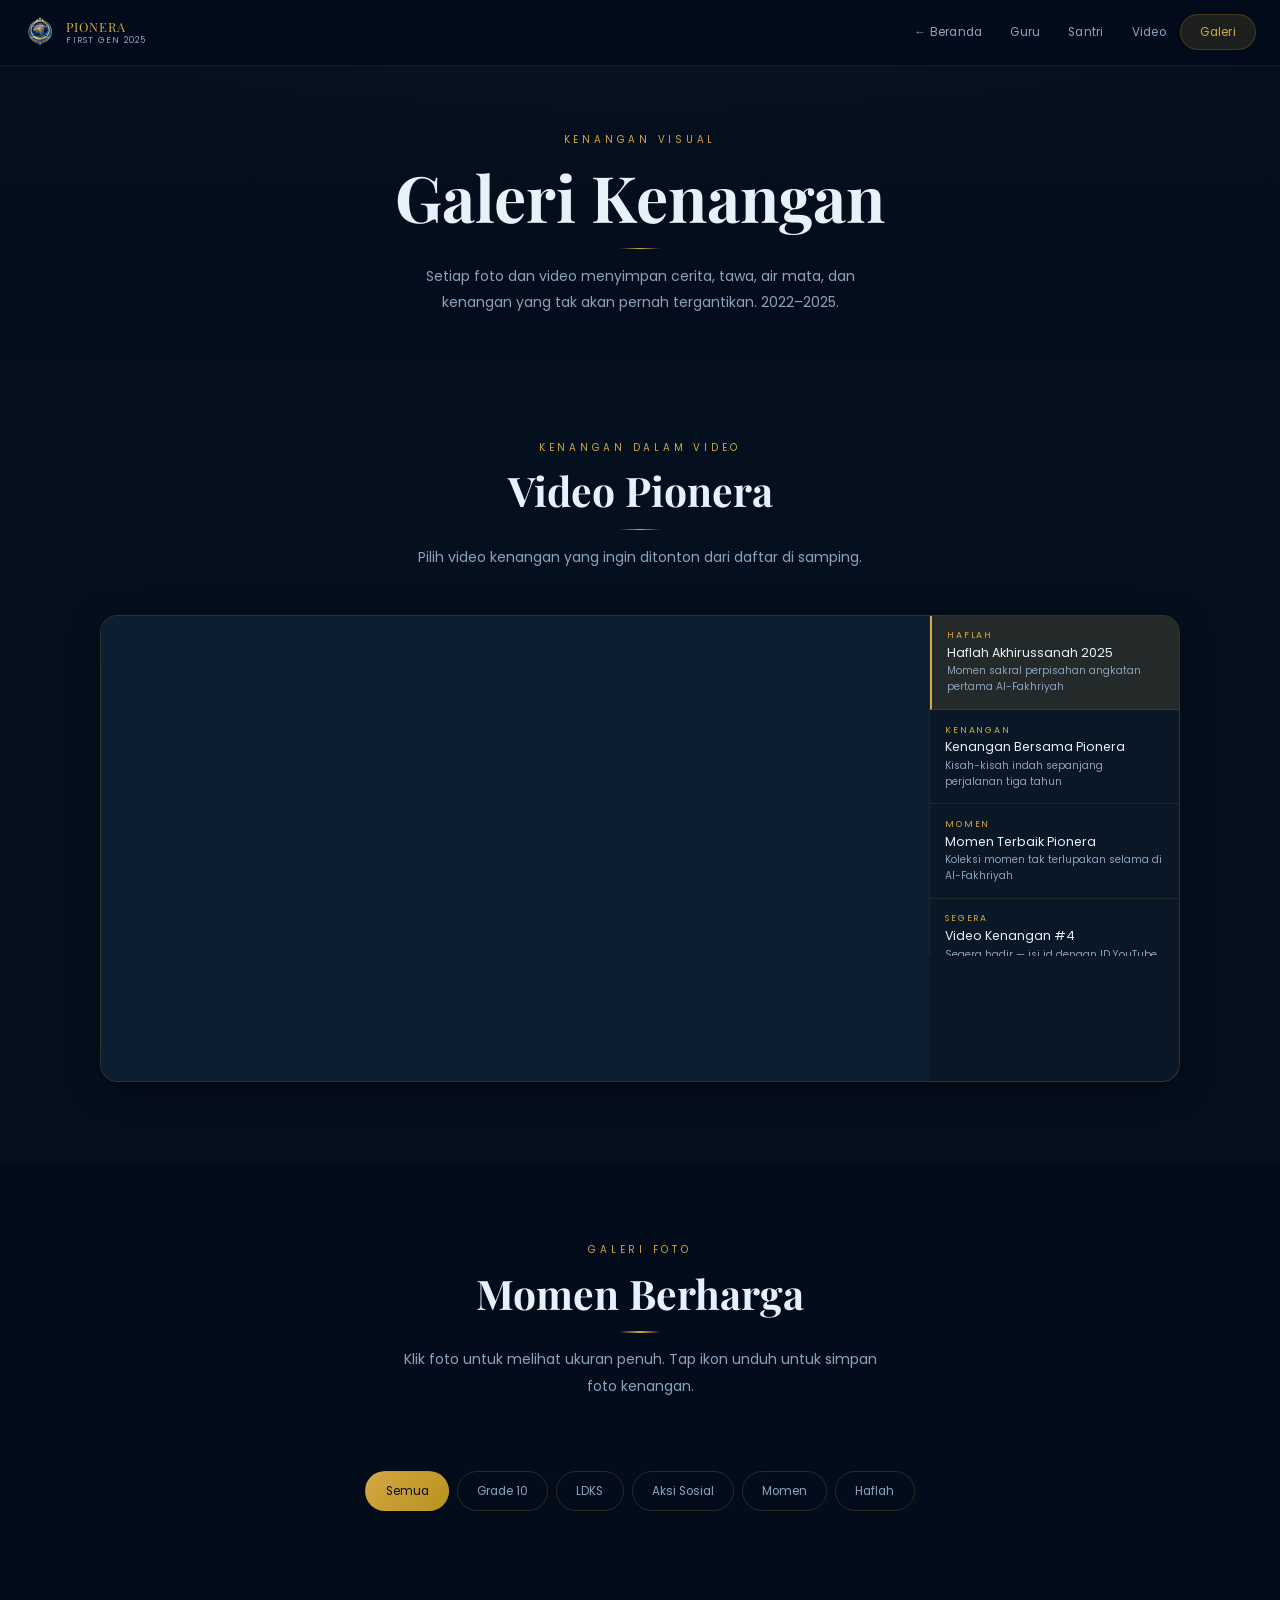
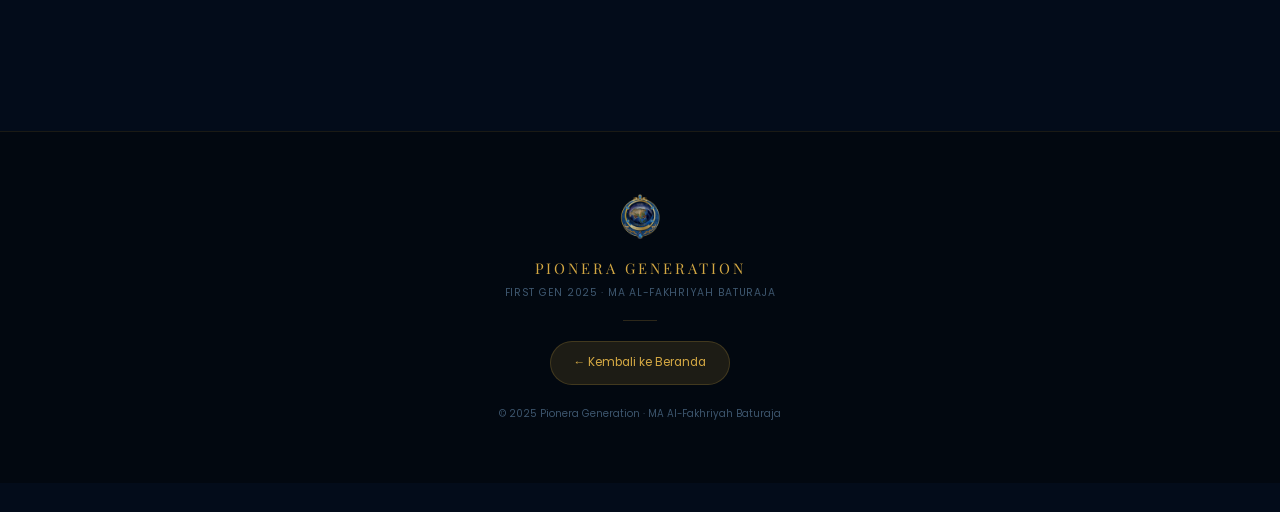
==== commit 97ff9165: "Refactor meta tags and navigation links Updated meta tags and navigation links for clarity and consi" ====
--- a/gallery.html
+++ b/gallery.html
@@ -4,21 +4,16 @@
 <meta charset="UTF-8"/>
 <meta name="viewport" content="width=device-width,initial-scale=1.0"/>
 <title>Galeri – PIONERA GENERATION 2025 | MA Al-Fakhriyah Baturaja</title>
-<meta name="description" content="Galeri foto dan video kenangan PIONERA GENERATION 2025 — MA Al-Fakhriyah Baturaja."/>
-<meta property="og:title"       content="Galeri PIONERA GENERATION 2025"/>
-<meta property="og:description" content="Foto dan video kenangan angkatan pertama MA Al-Fakhriyah Baturaja."/>
-<meta property="og:image"       content="https://liffkunz.github.io/Pionera/assets/logo.png"/>
-<meta property="og:url"         content="https://liffkunz.github.io/Pionera/gallery.html"/>
+<meta property="og:title" content="Galeri PIONERA GENERATION 2025"/>
+<meta property="og:image" content="https://liffkunz.github.io/Pionera/assets/logo.png"/>
 <link rel="icon" type="image/png" href="assets/logo.png"/>
-<link rel="apple-touch-icon"    href="assets/logo.png"/>
+<link rel="apple-touch-icon" href="assets/logo.png"/>
 <link rel="preconnect" href="https://fonts.googleapis.com"/>
 <link rel="preconnect" href="https://fonts.gstatic.com" crossorigin/>
 <link href="https://fonts.googleapis.com/css2?family=Playfair+Display:ital,wght@0,400;0,600;0,700;1,400&family=Poppins:wght@300;400;500;600&display=swap" rel="stylesheet"/>
 <link rel="stylesheet" href="style.css"/>
 </head>
 <body>
-
-<!-- ═══════ NAVBAR ═══════ -->
 <nav id="nav" class="scrolled">
   <a href="index.html" class="nl">
     <img src="assets/logo.png" alt="Pionera" onerror="this.style.display='none'"/>
@@ -35,7 +30,6 @@
     <span></span><span></span><span></span>
   </button>
 </nav>
-
 <div class="mob-bg" id="mobBg"></div>
 <nav class="mob-drawer" id="mobDrawer">
   <div class="mob-dhead">
@@ -43,13 +37,12 @@
     <div><div class="mob-dhead-txt">PIONERA</div><div class="mob-dhead-sub">FIRST GEN 2025</div></div>
   </div>
   <a href="index.html"       class="mob-link">← Beranda</a>
-  <a href="index.html#guru"  class="mob-link">👩‍🏫 Para Guru</a>
-  <a href="index.html#murid" class="mob-link">🎓 Santri</a>
-  <a href="#video"           class="mob-link">🎬 Video Kenangan</a>
-  <a href="#galeri"          class="mob-link">🖼 Galeri Foto</a>
+  <a href="index.html#guru"  class="mob-link">Para Guru</a>
+  <a href="index.html#murid" class="mob-link">Santri</a>
+  <a href="#video"           class="mob-link">Video Kenangan</a>
+  <a href="#galeri"          class="mob-link">Galeri Foto</a>
 </nav>
 
-<!-- ═══════ HERO ═══════ -->
 <div class="gal-hero">
   <div class="gal-hero-in">
     <span class="st">Kenangan Visual</span>
@@ -59,7 +52,6 @@
   </div>
 </div>
 
-<!-- ═══════ VIDEO ═══════ -->
 <section id="video" class="sec sec-alt">
   <div class="inn">
     <div class="sh rv">
@@ -70,21 +62,20 @@
     </div>
     <div class="gvid-card rv">
       <div class="gvid-main" id="gvMain">
-        <div class="gvid-ph"><div class="gvph-icon">▶</div><p class="gvph-txt">Memuat video...</p></div>
+        <div class="gvid-ph"><div class="gvph-icon">&#9654;</div><p class="gvph-txt">Memuat video...</p></div>
       </div>
       <div class="gvid-sidebar" id="gvSidebar"></div>
     </div>
   </div>
 </section>
 
-<!-- ═══════ GALLERY PHOTOS ═══════ -->
 <section id="galeri" class="sec">
   <div class="inn">
     <div class="sh rv">
       <span class="st">Galeri Foto</span>
       <h2>Momen Berharga</h2>
       <div class="sr"></div>
-      <p class="sd">Klik foto untuk melihat ukuran penuh. Tap ikon ↓ untuk simpan foto kenangan.</p>
+      <p class="sd">Klik foto untuk melihat ukuran penuh. Tap ikon unduh untuk simpan foto kenangan.</p>
     </div>
   </div>
   <div class="gal-filters rv" id="galFilters">
@@ -98,19 +89,17 @@
   <div class="gal-grid" id="galGrid"></div>
 </section>
 
-<!-- ═══════ FOOTER ═══════ -->
 <footer>
   <div class="ft-in">
     <img src="assets/logo.png" class="ft-logo" alt="Logo Pionera" onerror="this.style.display='none'"/>
     <p class="ft-title">PIONERA GENERATION</p>
-    <p class="ft-sub">FIRST GEN 2025 · MA AL-FAKHRIYAH BATURAJA</p>
+    <p class="ft-sub">FIRST GEN 2025 &middot; MA AL-FAKHRIYAH BATURAJA</p>
     <div class="ft-rule"></div>
-    <a href="index.html" class="ft-btn">← Kembali ke Beranda</a>
-    <p class="ft-copy">© 2025 Pionera Generation · MA Al-Fakhriyah Baturaja</p>
+    <a href="index.html" class="ft-btn">&larr; Kembali ke Beranda</a>
+    <p class="ft-copy">&copy; 2025 Pionera Generation &middot; MA Al-Fakhriyah Baturaja</p>
   </div>
 </footer>
 
-<!-- ═══════ LIGHTBOX ═══════ -->
 <div class="lb" id="lb" role="dialog" aria-modal="true" aria-label="Lightbox foto">
   <button class="lb-close" id="lbClose" aria-label="Tutup" type="button">
     <svg width="14" height="14" viewBox="0 0 14 14"><line x1="1" y1="1" x2="13" y2="13" stroke="currentColor" stroke-width="2" stroke-linecap="round"/><line x1="13" y1="1" x2="1" y2="13" stroke="currentColor" stroke-width="2" stroke-linecap="round"/></svg>
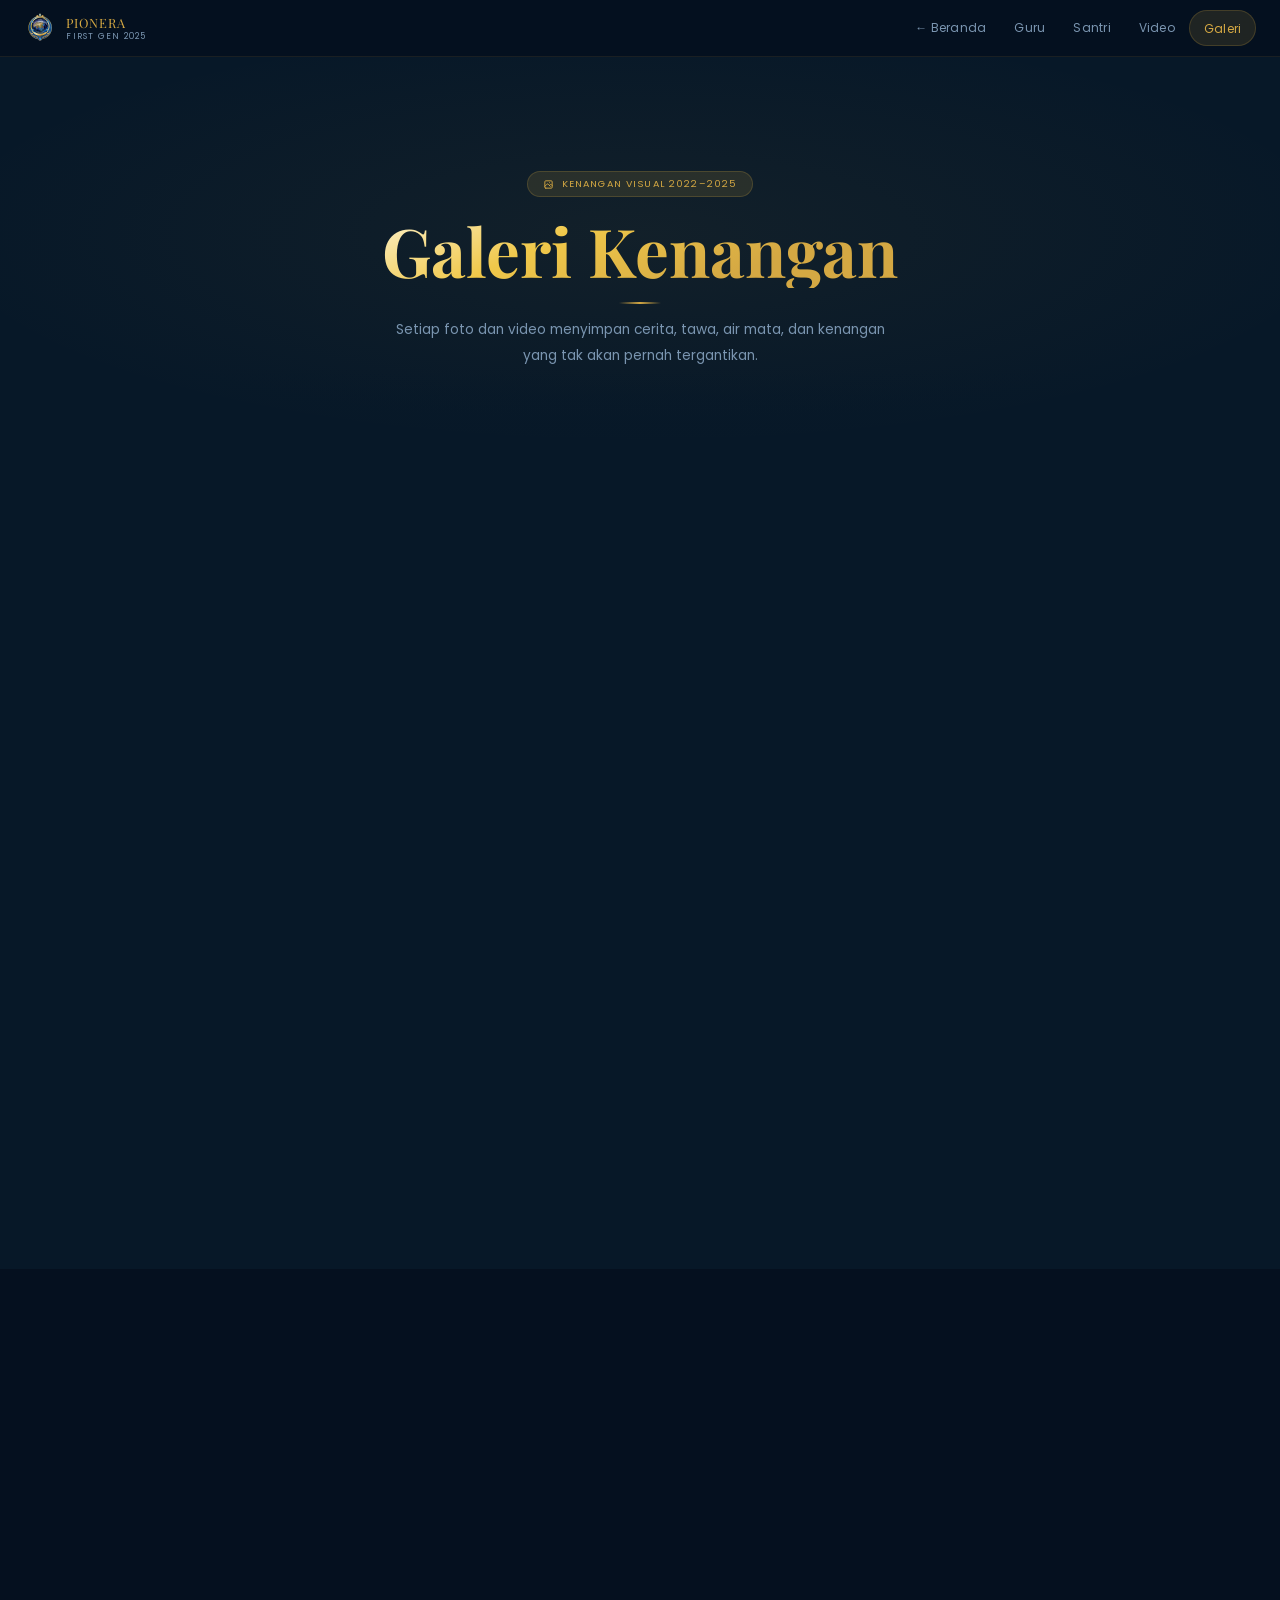
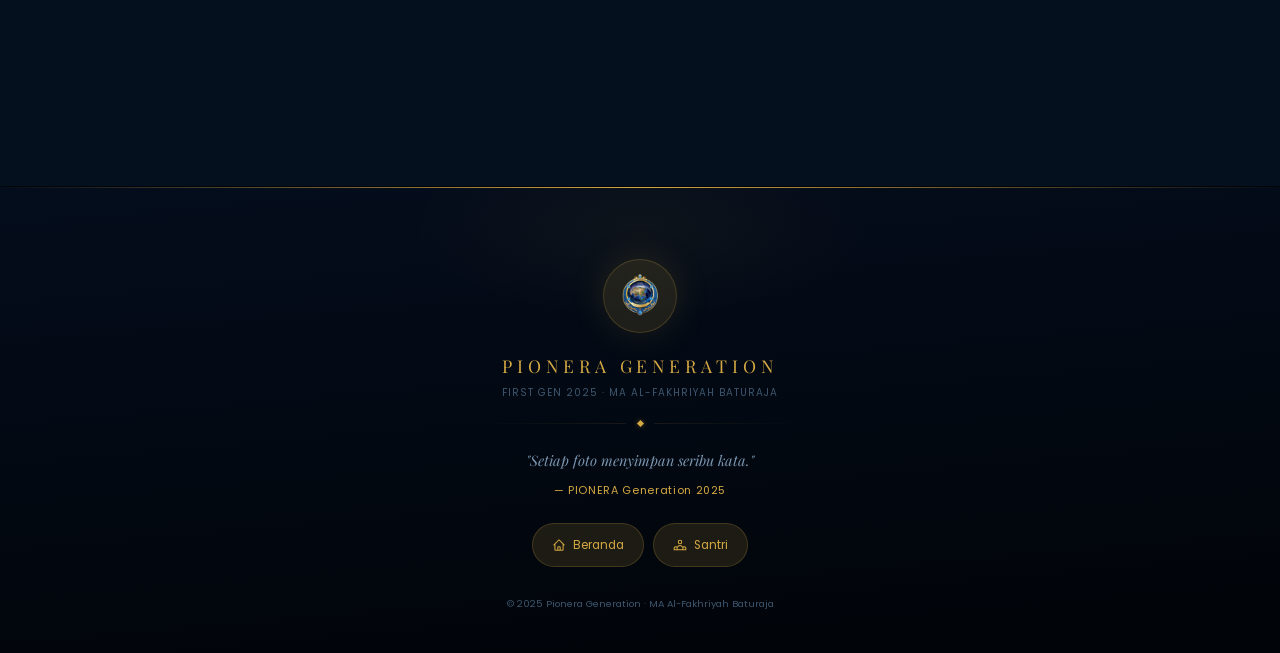
==== commit 92d540e8: "Update gallery.html with new layout and content" ====
--- a/gallery.html
+++ b/gallery.html
@@ -45,10 +45,13 @@
 
 <div class="gal-hero">
   <div class="gal-hero-in">
-    <span class="st">Kenangan Visual</span>
+    <div class="gal-hero-badge">
+      <svg width="11" height="11" viewBox="0 0 24 24" fill="none"><path d="M4 16l4.586-4.586a2 2 0 0 1 2.828 0L16 16m-2-2 1.586-1.586a2 2 0 0 1 2.828 0L20 14m-6-6h.01M6 20h12a2 2 0 0 0 2-2V6a2 2 0 0 0-2-2H6a2 2 0 0 0-2 2v12a2 2 0 0 0 2 2z" stroke="currentColor" stroke-width="2" stroke-linecap="round" stroke-linejoin="round"/></svg>
+      Kenangan Visual 2022–2025
+    </div>
     <h1>Galeri Kenangan</h1>
     <div class="sr"></div>
-    <p class="sd" style="margin:0 auto">Setiap foto dan video menyimpan cerita, tawa, air mata, dan kenangan yang tak akan pernah tergantikan. 2022–2025.</p>
+    <p class="sd" style="margin:0 auto">Setiap foto dan video menyimpan cerita, tawa, air mata, dan kenangan yang tak akan pernah tergantikan.</p>
   </div>
 </div>
 
@@ -91,12 +94,29 @@
 
 <footer>
   <div class="ft-in">
-    <img src="assets/logo.png" class="ft-logo" alt="Logo Pionera" onerror="this.style.display='none'"/>
+    <div class="ft-logo-wrap">
+      <img src="assets/logo.png" class="ft-logo" alt="Logo Pionera" onerror="this.style.display='none'"/>
+    </div>
     <p class="ft-title">PIONERA GENERATION</p>
-    <p class="ft-sub">FIRST GEN 2025 &middot; MA AL-FAKHRIYAH BATURAJA</p>
-    <div class="ft-rule"></div>
-    <a href="index.html" class="ft-btn">&larr; Kembali ke Beranda</a>
-    <p class="ft-copy">&copy; 2025 Pionera Generation &middot; MA Al-Fakhriyah Baturaja</p>
+    <p class="ft-sub">FIRST GEN 2025 · MA AL-FAKHRIYAH BATURAJA</p>
+    <div class="ft-divider">
+      <div class="ft-divider-line"></div>
+      <div class="ft-divider-gem"></div>
+      <div class="ft-divider-line r"></div>
+    </div>
+    <p class="ft-q">"Setiap foto menyimpan seribu kata."</p>
+    <p class="ft-cite">— PIONERA Generation 2025</p>
+    <div class="ft-links">
+      <a href="index.html" class="ft-btn">
+        <svg width="14" height="14" viewBox="0 0 24 24" fill="none"><path d="M3 12l2-2m0 0l7-7 7 7M5 10v10a1 1 0 001 1h3m10-11l2 2m-2-2v10a1 1 0 01-1 1h-3m-6 0a1 1 0 001-1v-4a1 1 0 011-1h2a1 1 0 011 1v4a1 1 0 001 1m-6 0h6" stroke="currentColor" stroke-width="1.8" stroke-linecap="round" stroke-linejoin="round"/></svg>
+        Beranda
+      </a>
+      <a href="index.html#murid" class="ft-btn">
+        <svg width="14" height="14" viewBox="0 0 24 24" fill="none"><path d="M17 20h5v-2a3 3 0 00-5.356-1.857M17 20H7m10 0v-2c0-.656-.126-1.283-.356-1.857M7 20H2v-2a3 3 0 015.356-1.857M7 20v-2c0-.656.126-1.283.356-1.857m0 0a5.002 5.002 0 019.288 0M15 7a3 3 0 11-6 0 3 3 0 016 0z" stroke="currentColor" stroke-width="1.8" stroke-linecap="round" stroke-linejoin="round"/></svg>
+        Santri
+      </a>
+    </div>
+    <p class="ft-copy">© 2025 Pionera Generation · MA Al-Fakhriyah Baturaja</p>
   </div>
 </footer>
 
--- a/style.css
+++ b/style.css
@@ -1,132 +1,106 @@
 /* ═══════════════════════════════════════════════
-   PIONERA GENERATION 2025 — style.css  v4
-   Full rework: bugs fixed + premium redesign
-   Features: glassmorphism, parallax, scroll nav,
-             section dividers, guru hover expand,
-             print PDF mode, micro-interactions
+   PIONERA GENERATION 2025 — style.css
+   Mobile-first, Premium, All interactions fixed
    ═══════════════════════════════════════════════ */
-
-/* ─── CONFIG TOKENS ─── */
+@import url('https://fonts.googleapis.com/css2?family=Playfair+Display:ital,wght@0,400;0,600;0,700;1,400&family=Poppins:wght@300;400;500;600&display=swap');
+
+/* ── TOKENS ── */
 :root {
-  --bg:      #030c1a;
-  --bg2:     #05101f;
-  --surf:    #091726;
-  --surf2:   #0c1e31;
-  --surf3:   #101f30;
-  --glass:   rgba(9,23,38,.72);
-  --glass2:  rgba(9,23,38,.55);
+  --bg:      #05101f;
+  --bg2:     #071828;
+  --surf:    #0a1d35;
+  --surf2:   #0d2444;
   --gold:    #d4a843;
   --gold2:   #f0c84a;
   --gold3:   #b8911e;
-  --gold4:   #7a5c0e;
   --gd:      rgba(212,168,67,.13);
   --gd2:     rgba(212,168,67,.07);
-  --gd3:     rgba(212,168,67,.04);
   --border:  rgba(212,168,67,.2);
-  --border2: rgba(212,168,67,.11);
-  --border3: rgba(212,168,67,.06);
+  --border2: rgba(212,168,67,.1);
   --white:   #e8f0fa;
-  --muted:   #8aa4be;
+  --muted:   #7a95b0;
   --dim:     #3d566e;
   --tr:      .28s cubic-bezier(.4,0,.2,1);
-  --tr2:     .44s cubic-bezier(.4,0,.2,1);
   --r:       12px;
   --r2:      18px;
-  --r3:      24px;
   --fd:      'Playfair Display', serif;
   --fb:      'Poppins', sans-serif;
-  --sh:      0 8px 32px rgba(0,0,0,.55);
-  --sh2:     0 16px 56px rgba(0,0,0,.65), 0 0 28px rgba(212,168,67,.1);
-  --nav-h:   64px;
-}
-
-/* ─── RESET ─── */
+}
+
+/* ── RESET ── */
 *,*::before,*::after{margin:0;padding:0;box-sizing:border-box}
-html{scroll-behavior:smooth;scroll-padding-top:var(--nav-h);-webkit-text-size-adjust:100%}
+html{scroll-behavior:smooth;scroll-padding-top:68px;-webkit-text-size-adjust:100%}
 body{font-family:var(--fb);background:var(--bg);color:var(--white);overflow-x:hidden;line-height:1.6;-webkit-font-smoothing:antialiased}
 body.lock{overflow:hidden}
 img{display:block;max-width:100%;height:auto}
 a{text-decoration:none;color:inherit}
 button{font-family:var(--fb);cursor:pointer;border:none;background:none;-webkit-tap-highlight-color:transparent}
-
-/* ─── CRITICAL POINTER-EVENTS GUARD ─── */
-canvas,.hveil,.gc-photo::after,.sej-photo::after,
-.sambut-photo-wrap::after,.pc-photo-wrap::after,body::before{
-  pointer-events:none !important;
-}
-
-/* ─── TOUCH TARGETS ─── */
-button,a,[role="button"],.mc,.gc,.sambut-card,.pesan-card,
-.elem-card,.kom-link,.vtab,.gi,.fb{
-  cursor:pointer;-webkit-tap-highlight-color:rgba(212,168,67,.15);touch-action:manipulation;
-}
-
-/* ─── SCROLLBAR ─── */
 ::-webkit-scrollbar{width:4px}
 ::-webkit-scrollbar-track{background:var(--bg)}
-::-webkit-scrollbar-thumb{background:var(--gold4);border-radius:4px}
-::-webkit-scrollbar-thumb:hover{background:var(--gold3)}
-
-/* ─── NOISE ─── */
-body::before{
-  content:'';position:fixed;inset:0;z-index:0;pointer-events:none;opacity:.018;
-  background-image:url("data:image/svg+xml,%3Csvg viewBox='0 0 200 200' xmlns='http://www.w3.org/2000/svg'%3E%3Cfilter id='n'%3E%3CfeTurbulence type='fractalNoise' baseFrequency='0.88' numOctaves='4' stitchTiles='stitch'/%3E%3C/filter%3E%3Crect width='100%25' height='100%25' filter='url(%23n)'/%3E%3C/svg%3E");
-  background-size:200px;
-}
-
-/* ─── FOCUS ─── */
-:focus-visible{outline:2px solid var(--gold);outline-offset:2px}
+::-webkit-scrollbar-thumb{background:var(--gold3);border-radius:4px}
+
+/* ── CRITICAL: all non-interactive overlays must NOT capture events ── */
+canvas, .hveil, .gc-photo::after, .sej-photo::after,
+.sambut-photo-wrap::after, .pc-photo-wrap::after,
+.card-overlay, body::before {
+  pointer-events: none !important;
+}
+
+/* ── INTERACTIVE: everything tappable gets explicit z-index & cursor ── */
+button, a, [role="button"],
+.person-card, .mc, .gc, .sambut-card, .pesan-card,
+.elem-card, .kom-link, .vtab, .gi, .fb, .tab-btn {
+  cursor: pointer;
+  -webkit-tap-highlight-color: rgba(212,168,67,.15);
+  touch-action: manipulation;
+}
+
+/* ── SCROLLBAR ── */
+::-webkit-scrollbar{width:4px}
+::-webkit-scrollbar-track{background:var(--bg)}
+::-webkit-scrollbar-thumb{background:var(--gold3);border-radius:4px}
 
 /* ════════════════════════════════════════════════
    LOADER
    ════════════════════════════════════════════════ */
-#loader{
+#loader {
   position:fixed;inset:0;background:var(--bg);z-index:9999;
   display:flex;flex-direction:column;align-items:center;justify-content:center;
-  transition:opacity .9s,visibility .9s;
+  transition:opacity .8s,visibility .8s;
 }
 #loader.gone{opacity:0;visibility:hidden;pointer-events:none}
-.ld-orbit{position:relative;width:140px;height:140px;display:flex;align-items:center;justify-content:center}
-.ld-logo{width:84px;height:84px;object-fit:contain;position:relative;z-index:2;opacity:0;animation:zIn .9s cubic-bezier(.34,1.56,.64,1) .5s forwards;pointer-events:none}
+
+.ld-orbit{
+  position:relative;width:140px;height:140px;
+  display:flex;align-items:center;justify-content:center;
+}
+.ld-logo{
+  width:84px;height:84px;object-fit:contain;position:relative;z-index:2;
+  opacity:0;animation:zIn .8s cubic-bezier(.34,1.56,.64,1) .5s forwards;
+  pointer-events:none;
+}
 @keyframes zIn{from{opacity:0;transform:scale(.35) rotate(-20deg)}to{opacity:1;transform:none}}
-.ld-r1,.ld-r2{position:absolute;inset:0;border-radius:50%;pointer-events:none}
-.ld-r1{border:1.5px solid rgba(212,168,67,.42);animation:spin 10s linear infinite}
-.ld-r2{border:1px dashed rgba(212,168,67,.17);animation:spin 7s linear infinite reverse;inset:8px}
+
+.ld-r1,.ld-r2{
+  position:absolute;inset:0;border-radius:50%;
+  pointer-events:none;
+}
+.ld-r1{border:1.5px solid rgba(212,168,67,.45);animation:spin 10s linear infinite}
+.ld-r2{border:1px dashed rgba(212,168,67,.18);animation:spin 7s linear infinite reverse;inset:8px}
 @keyframes spin{to{transform:rotate(360deg)}}
+
 .ld-arc{position:absolute;inset:-8px;pointer-events:none;animation:spin 3s linear infinite}
-.ld-name{font-family:var(--fd);font-size:1.15rem;letter-spacing:.48em;color:var(--gold);margin-top:1.5rem;opacity:0;animation:up .6s ease 1.3s forwards}
-.ld-sub{font-size:.6rem;color:var(--muted);letter-spacing:.18em;margin-top:.3rem;opacity:0;animation:up .6s ease 1.5s forwards}
+
+.ld-name{
+  font-family:var(--fd);font-size:1.15rem;letter-spacing:.48em;color:var(--gold);
+  margin-top:1.5rem;opacity:0;animation:up .6s ease 1.3s forwards;
+}
+.ld-sub{font-size:.57rem;color:var(--muted);letter-spacing:.18em;margin-top:.3rem;opacity:0;animation:up .6s ease 1.5s forwards}
 .ld-track{width:155px;height:1.5px;background:var(--gd2);margin-top:1.6rem;border-radius:2px;overflow:hidden;opacity:0;animation:fi .3s ease 1.3s forwards}
-.ld-fill{height:100%;background:linear-gradient(90deg,var(--gold3),var(--gold2));width:0;animation:fill 1.6s ease 1.4s forwards}
+.ld-fill{height:100%;background:linear-gradient(90deg,var(--gold3),var(--gold2));width:0;animation:fill 1.9s ease 1.4s forwards}
 @keyframes fill{to{width:100%}}
 @keyframes up{from{opacity:0;transform:translateY(10px)}to{opacity:1;transform:none}}
 @keyframes fi{to{opacity:1}}
-
-/* ════════════════════════════════════════════════
-   SCROLL PROGRESS INDICATOR — Feature A
-   ════════════════════════════════════════════════ */
-.scroll-nav{
-  position:fixed;right:1.4rem;top:50%;transform:translateY(-50%);
-  z-index:490;display:flex;flex-direction:column;gap:10px;
-  opacity:0;transition:opacity .4s;
-}
-.scroll-nav.vis{opacity:1}
-.sn-dot{
-  width:8px;height:8px;border-radius:50%;
-  background:transparent;border:1.5px solid rgba(212,168,67,.38);
-  transition:all .28s;cursor:pointer;
-  -webkit-tap-highlight-color:transparent;touch-action:manipulation;
-  position:relative;
-}
-.sn-dot::before{
-  content:attr(data-label);position:absolute;right:18px;top:50%;transform:translateY(-50%);
-  font-size:.6rem;color:var(--gold);letter-spacing:.08em;white-space:nowrap;
-  opacity:0;transition:opacity .2s;pointer-events:none;
-  background:rgba(3,12,26,.88);padding:2px 8px;border-radius:4px;
-}
-.sn-dot:hover::before,.sn-dot.act::before{opacity:1}
-.sn-dot.act{background:var(--gold);border-color:var(--gold);transform:scale(1.25);box-shadow:0 0 10px rgba(212,168,67,.4)}
-.sn-dot:hover{border-color:var(--gold);background:rgba(212,168,67,.3)}
 
 /* ════════════════════════════════════════════════
    NAVBAR
@@ -138,210 +112,221 @@
   border-bottom:1px solid transparent;
 }
 #nav.scrolled{
-  background:rgba(3,12,26,.96);backdrop-filter:blur(20px);-webkit-backdrop-filter:blur(20px);
+  background:rgba(5,16,31,.95);backdrop-filter:blur(18px);-webkit-backdrop-filter:blur(18px);
   border-color:var(--border2);padding:.65rem 1.5rem;
 }
-.nl{display:flex;align-items:center;gap:.65rem;min-height:44px}
+.nl{display:flex;align-items:center;gap:.65rem;z-index:1;position:relative}
 .nl img{width:32px;height:32px;object-fit:contain;pointer-events:none}
 .nl-txt{font-family:var(--fd);font-size:.8rem;color:var(--gold);letter-spacing:.07em;line-height:1.2;pointer-events:none}
 .nl-txt small{display:block;font-family:var(--fb);font-size:.55rem;color:var(--muted);letter-spacing:.14em;font-weight:400}
-.nlinks{list-style:none;display:flex;gap:.05rem;align-items:center}
+.nlinks{list-style:none;display:flex;gap:.05rem}
 .nlinks a{
-  color:var(--muted);font-size:.74rem;padding:.48rem .85rem;border-radius:8px;
-  transition:all var(--tr);letter-spacing:.02em;display:block;position:relative;min-height:36px;
-  display:flex;align-items:center;
-}
-.nlinks a::after{content:'';position:absolute;bottom:5px;left:50%;transform:translateX(-50%) scaleX(0);width:14px;height:1.5px;background:var(--gold);border-radius:2px;transition:transform var(--tr)}
+  color:var(--muted);font-size:.75rem;padding:.45rem .85rem;border-radius:8px;
+  transition:all var(--tr);letter-spacing:.02em;display:block;
+}
 .nlinks a:hover,.nlinks a:focus{color:var(--gold);background:var(--gd)}
-.nlinks a:hover::after{transform:translateX(-50%) scaleX(1)}
-.nlinks .ncta a{color:var(--gold);border:1px solid var(--border);background:var(--gd);border-radius:50px;padding:.44rem 1.2rem}
-.nlinks .ncta a::after{display:none}
+.nlinks .ncta a{
+  color:var(--gold);border:1px solid var(--border);background:var(--gd);border-radius:50px;
+}
 .nlinks .ncta a:hover{background:var(--gold);color:var(--bg)}
 
-/* ─── HAMBURGER — min 44px ─── */
+/* Hamburger */
 .ham{
-  display:none;flex-direction:column;gap:5px;padding:.6rem;
+  display:none;flex-direction:column;gap:5px;padding:.5rem;
   position:relative;z-index:1;
-  min-width:44px;min-height:44px;align-items:center;justify-content:center;
-  border-radius:8px;
 }
 .ham span{display:block;width:22px;height:1.5px;background:var(--gold);border-radius:2px;transition:all var(--tr)}
 .ham.on span:nth-child(1){transform:translateY(6.5px) rotate(45deg)}
 .ham.on span:nth-child(2){opacity:0;transform:scaleX(0)}
 .ham.on span:nth-child(3){transform:translateY(-6.5px) rotate(-45deg)}
-.ham:active{background:var(--gd)}
-
-/* ─── CRITICAL BUG FIX: mob-bg pointer-events ─── */
+
+/* Mobile drawer */
 .mob-bg{
-  display:none;position:fixed;inset:0;background:rgba(0,0,0,.76);
-  z-index:498;opacity:0;transition:opacity .32s;
-  pointer-events:none; /* ← KEY: invisible = untouchable */
+  display:none;position:fixed;inset:0;background:rgba(0,0,0,.72);
+  z-index:498;opacity:0;transition:opacity .3s;
+  pointer-events:none; /* CRITICAL FIX: invisible = untouchable */
 }
 .mob-bg.on{opacity:1;pointer-events:auto}
-
 .mob-drawer{
-  display:none;position:fixed;top:0;right:-105%;width:min(288px,86vw);height:100dvh;
-  background:linear-gradient(160deg,#07182e,#03091a);
-  border-left:1px solid var(--border2);z-index:499;
-  padding:0 0 2rem;flex-direction:column;gap:0;
+  display:none;position:fixed;top:0;right:-105%;width:min(280px,84vw);height:100dvh;
+  background:#07182b;border-left:1px solid var(--border2);z-index:499;
+  padding:5rem 1.25rem 2rem;flex-direction:column;gap:.3rem;
   transition:right .38s cubic-bezier(.4,0,.2,1);overflow-y:auto;
 }
 .mob-drawer.on{right:0}
-
-.mob-dhead{
-  display:flex;align-items:center;gap:.75rem;
-  padding:1.3rem 1.4rem 1rem;border-bottom:1px solid var(--border2);margin-bottom:.5rem;
-}
-.mob-dhead img{width:28px;height:28px;object-fit:contain;pointer-events:none}
-.mob-dhead-txt{font-family:var(--fd);font-size:.78rem;color:var(--gold);letter-spacing:.12em}
-.mob-dhead-sub{font-size:.54rem;color:var(--muted);letter-spacing:.08em}
-
 .mob-drawer a{
-  display:flex;align-items:center;gap:.6rem;
-  color:var(--muted);font-size:.86rem;
-  padding:.78rem 1.4rem;transition:all var(--tr);
-  min-height:48px;border-left:2px solid transparent;
-}
-.mob-drawer a:hover,.mob-drawer a:active{color:var(--gold);background:var(--gd);border-left-color:var(--gold)}
+  display:block;color:var(--muted);font-size:.88rem;padding:.7rem .85rem;
+  border-radius:var(--r);transition:all var(--tr);
+}
+.mob-drawer a:active,.mob-drawer a:hover{color:var(--gold);background:var(--gd)}
 .mob-drawer .m-cta{
-  margin:1rem 1rem 0;border:1px solid var(--border);border-radius:var(--r);
+  margin-top:.75rem;border:1px solid var(--border);border-radius:var(--r);
   color:var(--gold)!important;background:var(--gd);text-align:center;
-  justify-content:center;border-left:none!important;padding:.85rem 1rem;
-}
-.mob-drawer .m-cta:active{background:var(--gold);color:var(--bg)!important}
+}
 
 /* ════════════════════════════════════════════════
    SECTION COMMONS
    ════════════════════════════════════════════════ */
 .sec{padding:5rem 1.25rem;position:relative}
 .sec-alt{background:var(--bg2)}
-.sec-compact{padding:3.5rem 1.25rem}
 .inn{max-width:1140px;margin:0 auto}
 .inn-sm{max-width:840px;margin:0 auto}
 
 .sh{text-align:center;margin-bottom:2.75rem}
-.st{display:block;font-size:.62rem;letter-spacing:.38em;color:var(--gold);text-transform:uppercase;margin-bottom:.65rem}
+.st{display:block;font-size:.59rem;letter-spacing:.38em;color:var(--gold);text-transform:uppercase;margin-bottom:.65rem}
 .sh h2,.sh h1{font-family:var(--fd);font-size:clamp(1.65rem,4vw,2.55rem);color:var(--white);line-height:1.2}
 .sr{width:42px;height:1.5px;background:linear-gradient(90deg,transparent,var(--gold),transparent);margin:.85rem auto}
-.sd{color:var(--muted);font-size:.875rem;max-width:500px;margin:0 auto;line-height:1.9}
-
-/* ─── REVEAL ─── */
+.sd{color:var(--muted);font-size:.855rem;max-width:500px;margin:0 auto;line-height:1.9}
+
+/* Scroll reveal */
 .rv{opacity:0;transform:translateY(20px);transition:opacity .6s ease,transform .6s ease}
 .rv.on{opacity:1;transform:none}
 .d1{transition-delay:.07s}.d2{transition-delay:.14s}.d3{transition-delay:.21s}
 .d4{transition-delay:.28s}.d5{transition-delay:.35s}.d6{transition-delay:.42s}
 
-/* ─── BUTTONS ─── */
+/* Buttons */
 .btn-p{
-  display:inline-flex;align-items:center;justify-content:center;
-  padding:.74rem 1.9rem;min-height:44px;
-  background:linear-gradient(135deg,var(--gold2),var(--gold),var(--gold3));
-  color:var(--bg);font-size:.78rem;font-weight:600;letter-spacing:.07em;
-  border-radius:50px;transition:all var(--tr);position:relative;overflow:hidden;
+  display:inline-block;padding:.72rem 1.9rem;
+  background:linear-gradient(135deg,var(--gold),var(--gold3));
+  color:var(--bg);font-size:.78rem;font-weight:600;letter-spacing:.06em;
+  border-radius:50px;transition:all var(--tr);
   -webkit-tap-highlight-color:transparent;touch-action:manipulation;
 }
-.btn-p::before{content:'';position:absolute;inset:0;background:rgba(255,255,255,.14);opacity:0;transition:opacity var(--tr)}
-.btn-p:hover{transform:translateY(-2px);box-shadow:0 10px 28px rgba(212,168,67,.38)}
-.btn-p:hover::before{opacity:1}
-.btn-p:active{transform:scale(.97);opacity:.88}
+.btn-p:hover,.btn-p:active{transform:translateY(-2px);box-shadow:0 8px 24px rgba(212,168,67,.32)}
 .btn-o{
-  display:inline-flex;align-items:center;justify-content:center;
-  padding:.72rem 1.7rem;min-height:44px;
-  border:1px solid var(--border);color:var(--gold);font-size:.78rem;
-  letter-spacing:.07em;border-radius:50px;background:var(--gd);
-  transition:all var(--tr);-webkit-tap-highlight-color:transparent;touch-action:manipulation;
-}
-.btn-o:hover{background:linear-gradient(135deg,var(--gold),var(--gold3));color:var(--bg);border-color:transparent;transform:translateY(-2px)}
-.btn-o:active{transform:scale(.97);opacity:.88}
-
-/* ════════════════════════════════════════════════
-   SECTION DIVIDER — Feature E (Islamic ornament)
-   ════════════════════════════════════════════════ */
-.sec-divider{
-  display:flex;align-items:center;gap:1.2rem;
-  padding:0 1.25rem;max-width:600px;margin:0 auto;
-  pointer-events:none;
-}
-.sec-divider-line{flex:1;height:1px;background:linear-gradient(90deg,transparent,var(--border2))}
-.sec-divider-line.r{background:linear-gradient(90deg,var(--border2),transparent)}
-.sec-divider svg{flex-shrink:0;opacity:.55}
-
-/* ════════════════════════════════════════════════
-   BACK TO TOP — Feature F
-   ════════════════════════════════════════════════ */
-.btt{
-  position:fixed;bottom:1.75rem;right:1.75rem;width:46px;height:46px;
-  z-index:480;
-  background:linear-gradient(135deg,var(--gold),var(--gold3));
-  border:none;border-radius:50%;
+  display:inline-block;padding:.7rem 1.7rem;border:1px solid var(--border);
+  color:var(--gold);font-size:.78rem;letter-spacing:.06em;border-radius:50px;
+  background:var(--gd);transition:all var(--tr);
+  -webkit-tap-highlight-color:transparent;touch-action:manipulation;
+}
+.btn-o:hover,.btn-o:active{background:linear-gradient(135deg,var(--gold),var(--gold3));color:var(--bg);border-color:transparent}
+
+/* ════════════════════════════════════════════════
+   HERO
+   ════════════════════════════════════════════════ */
+#hero{
+  position:relative;height:100dvh;min-height:580px;
   display:flex;align-items:center;justify-content:center;
-  box-shadow:0 6px 22px rgba(212,168,67,.38),0 0 0 1px rgba(212,168,67,.18);
-  opacity:0;visibility:hidden;transform:translateY(16px) scale(.88);
-  transition:opacity .3s,visibility .3s,transform .3s;
-  -webkit-tap-highlight-color:transparent;touch-action:manipulation;cursor:pointer;
-}
-.btt.show{opacity:1;visibility:visible;transform:none}
-.btt:hover{transform:translateY(-3px) scale(1.08);box-shadow:0 10px 32px rgba(212,168,67,.5)}
-.btt:active{transform:scale(.94)}
-.btt svg{pointer-events:none}
-
-/* ════════════════════════════════════════════════
-   HERO
-   ════════════════════════════════════════════════ */
-#hero{position:relative;height:100dvh;min-height:580px;display:flex;align-items:center;justify-content:center;padding:0 1.25rem;overflow:hidden}
-#hcvs{position:absolute;inset:0;width:100%;height:100%;pointer-events:none!important;z-index:0}
-.hveil{position:absolute;inset:0;background:radial-gradient(ellipse 70% 55% at 50% 40%,rgba(13,36,68,.18),rgba(3,12,26,.78) 60%,#030c1a 100%);pointer-events:none!important;z-index:1}
-.hveil::after{content:'';position:absolute;bottom:0;left:0;right:0;height:180px;background:linear-gradient(to top,var(--bg),transparent);pointer-events:none}
-.hc{position:relative;z-index:2;text-align:center;max-width:700px;width:100%}
-
-/* Parallax layers */
-.hc-logo-wrap{will-change:transform}
-.hc-text-wrap{will-change:transform}
-
-.h-logo{width:min(140px,36vw);height:min(140px,36vw);object-fit:contain;margin:0 auto 1.2rem;filter:drop-shadow(0 0 32px rgba(212,168,67,.42));animation:hLogoIn .9s cubic-bezier(.34,1.56,.64,1) .4s both;pointer-events:none}
+  padding:0 1.25rem;overflow:hidden;
+}
+
+/* Canvas & veil MUST NOT intercept touch */
+#hcvs{
+  position:absolute;inset:0;width:100%;height:100%;
+  pointer-events:none !important;
+  z-index:0;
+}
+.hveil{
+  position:absolute;inset:0;
+  background:radial-gradient(ellipse 70% 55% at 50% 40%,rgba(13,36,68,.2),rgba(5,16,31,.78) 60%,#05101f 100%);
+  pointer-events:none !important;
+  z-index:1;
+}
+.hveil::after{
+  content:'';position:absolute;bottom:0;left:0;right:0;height:180px;
+  background:linear-gradient(to top,var(--bg),transparent);
+  pointer-events:none;
+}
+
+/* Hero content sits above overlays */
+.hc{
+  position:relative;z-index:2;text-align:center;
+  max-width:700px;width:100%;
+}
+.h-logo{
+  width:min(140px,36vw);height:min(140px,36vw);object-fit:contain;
+  margin:0 auto 1.2rem;
+  filter:drop-shadow(0 0 30px rgba(212,168,67,.4));
+  animation:hLogoIn .9s cubic-bezier(.34,1.56,.64,1) .4s both;
+  pointer-events:none;
+}
 @keyframes hLogoIn{from{opacity:0;transform:scale(.5) translateY(25px)}to{opacity:1;transform:none}}
-.h-eye{font-size:.6rem;letter-spacing:.4em;color:var(--gold);opacity:0;animation:up .6s ease .9s forwards}
+.h-eye{font-size:.59rem;letter-spacing:.4em;color:var(--gold);opacity:0;animation:up .6s ease .9s forwards}
 .h-orn{display:flex;align-items:center;justify-content:center;gap:.75rem;margin:.7rem 0;opacity:0;animation:fi .6s ease 1s forwards;pointer-events:none}
 .orn-l{flex:1;max-width:60px;height:1px;background:linear-gradient(90deg,transparent,var(--gold))}
 .orn-l.r{background:linear-gradient(90deg,var(--gold),transparent)}
 .orn-d{width:5px;height:5px;background:var(--gold);transform:rotate(45deg);flex-shrink:0}
 .h-t{
-  font-family:var(--fd);font-size:clamp(2.8rem,10vw,6rem);font-weight:700;letter-spacing:.06em;line-height:.95;
-  background:linear-gradient(155deg,#fffbe6 5%,var(--gold2) 25%,var(--gold) 55%,#b8911e 100%);
+  font-family:var(--fd);font-size:clamp(2.8rem,10vw,6rem);font-weight:700;
+  letter-spacing:.06em;line-height:.95;
+  background:linear-gradient(155deg,var(--gold2) 10%,var(--gold) 45%,#b8911e 100%);
   -webkit-background-clip:text;-webkit-text-fill-color:transparent;background-clip:text;
   opacity:0;animation:up .8s ease 1s forwards;
 }
-.h-s{font-size:clamp(.68rem,1.8vw,.86rem);color:var(--muted);letter-spacing:.22em;margin:.5rem 0 1.4rem;opacity:0;animation:up .7s ease 1.1s forwards}
-.h-q{font-family:var(--fd);font-style:italic;font-size:clamp(.8rem,1.8vw,.96rem);color:rgba(232,240,250,.62);line-height:1.85;max-width:440px;margin:0 auto 2.2rem;opacity:0;animation:fi .9s ease 1.3s forwards;pointer-events:none}
-.h-btns{display:flex;gap:.85rem;justify-content:center;flex-wrap:wrap;opacity:0;animation:up .6s ease 1.5s forwards;position:relative;z-index:3}
-.h-scroll{position:absolute;bottom:1.8rem;left:50%;transform:translateX(-50%);display:flex;flex-direction:column;align-items:center;gap:.4rem;opacity:0;animation:fi 1s ease 2.2s forwards;z-index:3;-webkit-tap-highlight-color:transparent;touch-action:manipulation;min-height:44px;justify-content:flex-end}
+.h-s{
+  font-size:clamp(.68rem,1.8vw,.86rem);color:var(--muted);letter-spacing:.22em;
+  margin:.5rem 0 1.4rem;opacity:0;animation:up .7s ease 1.1s forwards;
+}
+.h-q{
+  font-family:var(--fd);font-style:italic;font-size:clamp(.8rem,1.8vw,.96rem);
+  color:rgba(232,240,250,.65);line-height:1.85;max-width:440px;margin:0 auto 2.2rem;
+  opacity:0;animation:fi .9s ease 1.3s forwards;
+  pointer-events:none;
+}
+.h-btns{
+  display:flex;gap:.85rem;justify-content:center;flex-wrap:wrap;
+  opacity:0;animation:up .6s ease 1.5s forwards;
+  position:relative;z-index:3;
+}
+.h-scroll{
+  position:absolute;bottom:1.8rem;left:50%;transform:translateX(-50%);
+  display:flex;flex-direction:column;align-items:center;gap:.4rem;
+  opacity:0;animation:fi 1s ease 2.2s forwards;
+  z-index:3;
+  -webkit-tap-highlight-color:transparent;
+}
 .h-scroll span{font-size:.55rem;letter-spacing:.24em;color:var(--dim);text-transform:uppercase;pointer-events:none}
-.h-mouse{width:25px;height:25px;border:1px solid rgba(212,168,67,.3);border-radius:50%;display:flex;align-items:center;justify-content:center;animation:bob 2.5s ease infinite;pointer-events:none}
+.h-mouse{
+  width:25px;height:25px;border:1px solid rgba(212,168,67,.3);border-radius:50%;
+  display:flex;align-items:center;justify-content:center;animation:bob 2.5s ease infinite;
+  pointer-events:none;
+}
 @keyframes bob{0%,100%{transform:translateY(0)}55%{transform:translateY(7px)}}
 
 /* ════════════════════════════════════════════════
-   SEJARAH + VISI MISI
-   ════════════════════════════════════════════════ */
-.sej-card{background:var(--surf);border:1px solid var(--border);border-radius:var(--r2);overflow:hidden;display:grid;grid-template-columns:320px 1fr;margin-bottom:1.4rem;box-shadow:var(--sh)}
+   SEJARAH
+   ════════════════════════════════════════════════ */
+.sej-card{
+  background:var(--surf);
+  border:1px solid var(--border);border-radius:var(--r2);
+  overflow:hidden;display:grid;grid-template-columns:320px 1fr;
+  margin-bottom:1.4rem;
+}
 .sej-photo{position:relative;overflow:hidden;min-height:320px;background:var(--surf2)}
 .sej-photo img{width:100%;height:100%;object-fit:cover;transition:transform .5s;pointer-events:none}
 .sej-card:hover .sej-photo img{transform:scale(1.04)}
-.sej-photo::after{content:'';position:absolute;inset:0;background:linear-gradient(to right,transparent 60%,var(--surf));pointer-events:none}
+.sej-photo::after{
+  content:'';position:absolute;inset:0;
+  background:linear-gradient(to right,transparent 60%,var(--surf));
+  pointer-events:none;
+}
 .sej-body{padding:2.25rem 2rem 2.25rem 1.75rem;display:flex;flex-direction:column;justify-content:center}
-.sej-tag{font-size:.6rem;letter-spacing:.34em;color:var(--gold);text-transform:uppercase;margin-bottom:.55rem;display:block}
+.sej-tag{font-size:.57rem;letter-spacing:.34em;color:var(--gold);text-transform:uppercase;margin-bottom:.55rem;display:block}
 .sej-title{font-family:var(--fd);font-size:1.55rem;margin-bottom:.28rem}
-.sej-addr{font-size:.72rem;color:var(--muted);letter-spacing:.04em;margin-bottom:1rem;line-height:1.6}
-.sej-body p{color:var(--muted);font-size:.855rem;line-height:1.9;margin-bottom:.7rem}
+.sej-addr{font-size:.7rem;color:var(--muted);letter-spacing:.05em;margin-bottom:1rem;line-height:1.6}
+.sej-body p{color:var(--muted);font-size:.84rem;line-height:1.9;margin-bottom:.7rem}
 .sej-body p:last-child{margin:0}
 
 .vm-grid{display:grid;grid-template-columns:1fr 1fr;gap:1.2rem}
-.vm-card{background:var(--surf);border:1px solid var(--border);border-radius:var(--r2);padding:1.9rem 1.75rem;position:relative;overflow:hidden;transition:transform var(--tr),box-shadow var(--tr),border-color var(--tr)}
-.vm-card:hover{transform:translateY(-4px);box-shadow:var(--sh2);border-color:rgba(212,168,67,.3)}
-.vm-card::before{content:'';position:absolute;top:-40px;right:-40px;width:140px;height:140px;border-radius:50%;background:radial-gradient(circle,rgba(212,168,67,.06),transparent 70%);pointer-events:none}
-.vm-icon{width:44px;height:44px;background:var(--gd);border:1px solid var(--border);border-radius:11px;display:flex;align-items:center;justify-content:center;margin-bottom:1rem}
-.vm-label{font-size:.6rem;letter-spacing:.34em;color:var(--gold);text-transform:uppercase;margin-bottom:.45rem;display:block}
+.vm-card{
+  background:var(--surf);border:1px solid var(--border);border-radius:var(--r2);
+  padding:1.9rem 1.75rem;position:relative;overflow:hidden;
+  transition:transform var(--tr),box-shadow var(--tr);
+}
+.vm-card:hover{transform:translateY(-4px);box-shadow:0 14px 40px rgba(0,0,0,.5),0 0 22px rgba(212,168,67,.1)}
+.vm-card::before{
+  content:'';position:absolute;top:-40px;right:-40px;
+  width:140px;height:140px;border-radius:50%;
+  background:radial-gradient(circle,rgba(212,168,67,.06),transparent 70%);
+  pointer-events:none;
+}
+.vm-icon{
+  width:44px;height:44px;background:var(--gd);border:1px solid var(--border);
+  border-radius:11px;display:flex;align-items:center;justify-content:center;margin-bottom:1rem;
+}
+.vm-label{font-size:.57rem;letter-spacing:.34em;color:var(--gold);text-transform:uppercase;margin-bottom:.45rem;display:block}
 .vm-card h3{font-family:var(--fd);font-size:1.25rem;margin-bottom:.9rem}
-.vm-card p,.vm-card li{color:var(--muted);font-size:.855rem;line-height:1.88}
+.vm-card p,.vm-card li{color:var(--muted);font-size:.835rem;line-height:1.88}
 .vm-card ul{list-style:none;display:flex;flex-direction:column;gap:.5rem}
 .vm-card li{padding-left:1.1rem;position:relative}
 .vm-card li::before{content:'◆';position:absolute;left:0;color:var(--gold);font-size:.37rem;top:.44rem}
@@ -350,131 +335,172 @@
    LOGO ELEMEN
    ════════════════════════════════════════════════ */
 .logo-hero{text-align:center;margin-bottom:2.75rem}
-.logo-big{width:min(180px,46vw);margin:0 auto 1.3rem;filter:drop-shadow(0 0 36px rgba(212,168,67,.38));animation:hoverFloat 4s ease-in-out infinite;pointer-events:none}
+.logo-big{
+  width:min(180px,46vw);margin:0 auto 1.3rem;
+  filter:drop-shadow(0 0 36px rgba(212,168,67,.38));
+  animation:hoverFloat 4s ease-in-out infinite;
+  pointer-events:none;
+}
 @keyframes hoverFloat{0%,100%{transform:translateY(0)}50%{transform:translateY(-10px)}}
 .logo-desc{font-family:var(--fd);font-style:italic;font-size:.9rem;color:rgba(232,240,250,.62);max-width:460px;margin:0 auto;line-height:1.88}
+
 .elem-grid{display:grid;grid-template-columns:repeat(4,1fr);gap:.9rem}
-.elem-card{background:var(--surf);border:1px solid var(--border);border-radius:var(--r);padding:1.35rem .9rem 1.2rem;text-align:center;transition:transform var(--tr),box-shadow var(--tr),border-color var(--tr);position:relative;overflow:hidden}
-.elem-card::after{content:'';position:absolute;bottom:0;left:0;right:0;height:2px;background:linear-gradient(90deg,transparent,var(--gold),transparent);transform:scaleX(0);transition:transform .38s;pointer-events:none}
-.elem-card:hover,.elem-card:active{transform:translateY(-4px);box-shadow:var(--sh2);border-color:rgba(212,168,67,.32)}
+.elem-card{
+  background:var(--surf);border:1px solid var(--border);border-radius:var(--r);
+  padding:1.35rem .9rem 1.2rem;text-align:center;
+  transition:transform var(--tr),box-shadow var(--tr),border-color var(--tr);
+  position:relative;overflow:hidden;
+}
+.elem-card::after{
+  content:'';position:absolute;bottom:0;left:0;right:0;height:2px;
+  background:linear-gradient(90deg,transparent,var(--gold),transparent);
+  transform:scaleX(0);transition:transform .38s;pointer-events:none;
+}
+.elem-card:hover,.elem-card:active{transform:translateY(-4px);box-shadow:0 12px 34px rgba(0,0,0,.45),0 0 18px rgba(212,168,67,.1)}
 .elem-card:hover::after,.elem-card:active::after{transform:scaleX(1)}
-.elem-card:active{transform:translateY(-2px) scale(.98)}
 .elem-icon{width:46px;height:46px;margin:0 auto .75rem;pointer-events:none}
 .elem-icon svg{width:100%;height:100%}
 .elem-name{font-family:var(--fd);font-size:.85rem;color:var(--gold);margin-bottom:.38rem;font-weight:600}
-.elem-desc{font-size:.74rem;color:var(--muted);line-height:1.72}
-
-/* ════════════════════════════════════════════════
-   SAMBUTAN — Glassmorphism Feature B
+.elem-desc{font-size:.72rem;color:var(--muted);line-height:1.7}
+
+/* ════════════════════════════════════════════════
+   SAMBUTAN PENGASUH
    ════════════════════════════════════════════════ */
 .sambut-card{
-  background:var(--glass);
-  backdrop-filter:blur(20px);-webkit-backdrop-filter:blur(20px);
-  border:1px solid var(--border);border-radius:var(--r2);
+  background:var(--surf);border:1px solid var(--border);border-radius:var(--r2);
   overflow:hidden;display:grid;grid-template-columns:240px 1fr;
   max-width:840px;margin:0 auto;
-  transition:transform var(--tr2),box-shadow var(--tr2),border-color var(--tr2);
-  cursor:pointer;position:relative;z-index:2;box-shadow:var(--sh);
-}
-.sambut-card:hover,.sambut-card:active{transform:translateY(-5px);box-shadow:var(--sh2);border-color:rgba(212,168,67,.4)}
-.sambut-card:active{transform:translateY(-2px) scale(.99)}
-.sambut-photo-wrap{position:relative;overflow:hidden;background:var(--surf2);min-height:280px}
+  transition:transform var(--tr),box-shadow var(--tr),border-color var(--tr);
+  cursor:pointer;
+  /* CRITICAL: ensure card is above everything */
+  position:relative;z-index:2;
+}
+.sambut-card:hover,.sambut-card:active{
+  transform:translateY(-4px);
+  box-shadow:0 16px 48px rgba(0,0,0,.5),0 0 28px rgba(212,168,67,.12);
+  border-color:rgba(212,168,67,.38);
+}
+.sambut-photo-wrap{
+  position:relative;overflow:hidden;background:var(--surf2);min-height:280px;
+}
 .sambut-photo-wrap img{width:100%;height:100%;object-fit:cover;object-position:top;transition:transform .5s;pointer-events:none}
 .sambut-card:hover .sambut-photo-wrap img,.sambut-card:active .sambut-photo-wrap img{transform:scale(1.04)}
-.sambut-photo-wrap::after{content:'';position:absolute;inset:0;background:linear-gradient(to right,transparent 55%,var(--glass));pointer-events:none}
+.sambut-photo-wrap::after{
+  content:'';position:absolute;inset:0;
+  background:linear-gradient(to right,transparent 55%,var(--surf2));
+  pointer-events:none;
+}
 .sambut-body{padding:2.25rem 2rem;display:flex;flex-direction:column;justify-content:center;gap:.55rem}
-.sambut-tag{font-size:.6rem;letter-spacing:.34em;color:var(--gold);text-transform:uppercase;display:block}
+.sambut-tag{font-size:.57rem;letter-spacing:.34em;color:var(--gold);text-transform:uppercase;display:block}
 .sambut-name{font-family:var(--fd);font-size:1.35rem}
-.sambut-role{font-size:.72rem;color:var(--muted)}
+.sambut-role{font-size:.7rem;color:var(--muted)}
 .sambut-rule{width:34px;height:1.5px;background:linear-gradient(90deg,var(--gold),transparent);margin:.2rem 0}
-.sambut-preview{font-family:var(--fd);font-style:italic;font-size:.875rem;color:rgba(232,240,250,.72);line-height:1.85}
-.sambut-cta{display:inline-flex;align-items:center;gap:.45rem;font-size:.72rem;color:var(--gold);letter-spacing:.08em;border-bottom:1px solid rgba(212,168,67,.22);width:fit-content;padding-bottom:1px;transition:all var(--tr);pointer-events:none}
+.sambut-preview{font-family:var(--fd);font-style:italic;font-size:.875rem;color:rgba(232,240,250,.7);line-height:1.85}
+.sambut-cta{
+  display:inline-flex;align-items:center;gap:.45rem;
+  font-size:.7rem;color:var(--gold);letter-spacing:.08em;
+  border-bottom:1px solid rgba(212,168,67,.22);width:fit-content;padding-bottom:1px;
+  transition:all var(--tr);pointer-events:none;
+}
 .sambut-card:hover .sambut-cta{letter-spacing:.14em;border-color:var(--gold)}
 
 /* ════════════════════════════════════════════════
-   VIDEO INDEX
-   ════════════════════════════════════════════════ */
-.vid-single{max-width:800px;margin:0 auto;background:var(--surf);border:1px solid var(--border);border-radius:var(--r2);overflow:hidden;box-shadow:var(--sh)}
+   VIDEO INDEX (single)
+   ════════════════════════════════════════════════ */
+.vid-single{
+  max-width:800px;margin:0 auto;
+  background:var(--surf);border:1px solid var(--border);border-radius:var(--r2);
+  overflow:hidden;
+}
 .vid-frame{position:relative;aspect-ratio:16/9}
 .vid-frame iframe{position:absolute;inset:0;width:100%;height:100%;border:none}
 .vid-meta{padding:1.4rem 1.75rem;border-top:1px solid var(--border2)}
-.vid-meta-tag{font-size:.6rem;letter-spacing:.3em;color:var(--gold);text-transform:uppercase;margin-bottom:.22rem;display:block}
+.vid-meta-tag{font-size:.58rem;letter-spacing:.3em;color:var(--gold);text-transform:uppercase;margin-bottom:.22rem;display:block}
 .vid-meta h3{font-family:var(--fd);font-size:1rem}
 
 /* ════════════════════════════════════════════════
-   GURU GRID + HOVER EXPAND — Feature D
-   ════════════════════════════════════════════════ */
-.guru-label{font-size:.62rem;letter-spacing:.28em;color:var(--gold);text-transform:uppercase;margin-bottom:1rem;padding-bottom:.55rem;border-bottom:1px solid var(--border2);display:flex;align-items:center;gap:.75rem}
-.guru-label span{background:var(--gd);border:1px solid var(--border);padding:.18rem .65rem;border-radius:50px;font-size:.58rem}
+   GURU GRID
+   ════════════════════════════════════════════════ */
+.guru-label{
+  font-size:.6rem;letter-spacing:.28em;color:var(--gold);text-transform:uppercase;
+  margin-bottom:1rem;padding-bottom:.55rem;border-bottom:1px solid var(--border2);
+  display:flex;align-items:center;gap:.75rem;
+}
+.guru-label span{
+  background:var(--gd);border:1px solid var(--border);
+  padding:.18rem .65rem;border-radius:50px;font-size:.56rem;
+}
 .guru-grid-pos{display:grid;grid-template-columns:repeat(6,1fr);gap:.7rem;margin-bottom:1.4rem}
 .guru-grid-nopos{display:grid;grid-template-columns:repeat(6,1fr);gap:.7rem}
-
 .gc{
   background:var(--surf);border:1px solid var(--border2);border-radius:var(--r);
-  overflow:visible;text-align:center;
+  overflow:hidden;text-align:center;
   transition:border-color var(--tr),box-shadow var(--tr),transform var(--tr);
   position:relative;z-index:1;
 }
-.gc:hover,.gc:active{border-color:rgba(212,168,67,.35);box-shadow:var(--sh);transform:translateY(-3px)}
-.gc:active{transform:translateY(-1px) scale(.98)}
-.gc-photo{aspect-ratio:1;overflow:hidden;background:var(--surf2);border-radius:var(--r) var(--r) 0 0}
+.gc:hover,.gc:active{
+  border-color:rgba(212,168,67,.35);
+  box-shadow:0 6px 22px rgba(0,0,0,.4);
+  transform:translateY(-3px);
+}
+.gc-photo{aspect-ratio:1;overflow:hidden;background:var(--surf2)}
 .gc-photo img{width:100%;height:100%;object-fit:cover;object-position:top;transition:transform .4s;pointer-events:none}
 .gc:hover .gc-photo img,.gc:active .gc-photo img{transform:scale(1.06)}
-.gc-info{padding:.55rem .5rem .6rem;overflow:hidden}
-.gc-name{font-size:.68rem;font-weight:500;color:var(--white);line-height:1.3}
-.gc-pos{font-size:.62rem;color:var(--gold);margin-top:.18rem;line-height:1.3}
-
-/* Popup tooltip card on hover — Feature D */
-.gc-popup{
-  position:absolute;bottom:calc(100% + 10px);left:50%;transform:translateX(-50%) translateY(6px);
-  width:180px;background:var(--glass);backdrop-filter:blur(16px);-webkit-backdrop-filter:blur(16px);
-  border:1px solid var(--border);border-radius:var(--r);
-  padding:.85rem .9rem;text-align:center;
-  opacity:0;pointer-events:none;
-  transition:opacity .22s,transform .22s;
-  z-index:50;box-shadow:var(--sh2);
-}
-.gc:hover .gc-popup,.gc:focus-within .gc-popup{opacity:1;transform:translateX(-50%) translateY(0)}
-.gc-popup::after{content:'';position:absolute;top:100%;left:50%;transform:translateX(-50%);border:6px solid transparent;border-top-color:var(--border)}
-.gc-popup-name{font-size:.74rem;font-weight:500;color:var(--white);line-height:1.35;margin-bottom:.22rem}
-.gc-popup-pos{font-size:.64rem;color:var(--gold);line-height:1.35}
-
-/* ════════════════════════════════════════════════
-   PESAN WALI KELAS — Glassmorphism Feature B
+.gc-info{padding:.45rem .5rem .5rem;min-height:1.8rem}
+.gc-name{font-size:.68rem;font-weight:500;color:var(--white);line-height:1.3;
+  white-space:nowrap;overflow:hidden;text-overflow:ellipsis}
+.gc-pos{font-size:.59rem;color:var(--gold);margin-top:.15rem;line-height:1.25;
+  white-space:nowrap;overflow:hidden;text-overflow:ellipsis;display:block}
+
+/* ════════════════════════════════════════════════
+   PESAN WALI KELAS
    ════════════════════════════════════════════════ */
 .pesan-card{
-  background:var(--glass);backdrop-filter:blur(20px);-webkit-backdrop-filter:blur(20px);
-  border:1px solid var(--border);border-radius:var(--r2);
+  background:var(--surf);border:1px solid var(--border);border-radius:var(--r2);
   overflow:hidden;cursor:pointer;display:grid;grid-template-columns:190px 1fr;
-  transition:transform var(--tr2),box-shadow var(--tr2),border-color var(--tr2);
-  position:relative;z-index:2;box-shadow:var(--sh);
-}
-.pesan-card:hover,.pesan-card:active{transform:translateY(-4px);box-shadow:var(--sh2);border-color:rgba(212,168,67,.38)}
-.pesan-card:active{transform:translateY(-1px) scale(.99)}
+  transition:transform var(--tr),box-shadow var(--tr),border-color var(--tr);
+  position:relative;z-index:2;
+}
+.pesan-card:hover,.pesan-card:active{
+  transform:translateY(-4px);
+  box-shadow:0 14px 44px rgba(0,0,0,.5),0 0 24px rgba(212,168,67,.1);
+  border-color:rgba(212,168,67,.36);
+}
 .pc-photo-wrap{position:relative;overflow:hidden;background:var(--surf2);min-height:220px}
 .pc-photo-wrap img{width:100%;height:100%;object-fit:cover;object-position:top;transition:transform .5s;pointer-events:none}
 .pesan-card:hover .pc-photo-wrap img,.pesan-card:active .pc-photo-wrap img{transform:scale(1.05)}
-.pc-photo-wrap::after{content:'';position:absolute;inset:0;background:linear-gradient(to right,transparent 55%,var(--glass));pointer-events:none}
+.pc-photo-wrap::after{
+  content:'';position:absolute;inset:0;
+  background:linear-gradient(to right,transparent 55%,var(--surf2));
+  pointer-events:none;
+}
 .pc-body{padding:1.75rem 1.6rem;display:flex;flex-direction:column;justify-content:center}
-.pc-label{font-size:.6rem;letter-spacing:.3em;color:var(--gold);text-transform:uppercase;margin-bottom:.45rem;display:block}
+.pc-label{font-size:.57rem;letter-spacing:.3em;color:var(--gold);text-transform:uppercase;margin-bottom:.45rem;display:block}
 .pc-name{font-family:var(--fd);font-size:1.1rem;margin-bottom:.2rem}
-.pc-role{font-size:.7rem;color:var(--muted);margin-bottom:.8rem}
-.pc-quote{font-family:var(--fd);font-style:italic;font-size:.855rem;color:rgba(232,240,250,.7);line-height:1.85;margin-bottom:.85rem}
-.pc-more{display:inline-block;font-size:.7rem;color:var(--gold);letter-spacing:.1em;border-bottom:1px solid rgba(212,168,67,.22);width:fit-content;padding-bottom:1px;transition:all var(--tr);pointer-events:none}
-.pesan-card:hover .pc-more,.pesan-card:active .pc-more{letter-spacing:.16em;border-color:var(--gold)}
+.pc-role{font-size:.67rem;color:var(--muted);margin-bottom:.8rem}
+.pc-quote{font-family:var(--fd);font-style:italic;font-size:.855rem;color:rgba(232,240,250,.68);line-height:1.85;margin-bottom:.85rem}
+.pc-more{
+  display:inline-block;font-size:.68rem;color:var(--gold);letter-spacing:.1em;
+  border-bottom:1px solid rgba(212,168,67,.22);width:fit-content;padding-bottom:1px;
+  transition:all var(--tr);pointer-events:none;
+}
+.pesan-card:hover .pc-more{letter-spacing:.16em;border-color:var(--gold)}
 
 /* ════════════════════════════════════════════════
    MURID CARDS
    ════════════════════════════════════════════════ */
-.murid-head{display:flex;align-items:center;justify-content:space-between;margin-bottom:1.35rem;flex-wrap:wrap;gap:.7rem}
-.kelas-badge{display:inline-block;font-size:.6rem;letter-spacing:.2em;color:var(--gold);background:var(--gd);border:1px solid var(--border);border-radius:50px;padding:.22rem .8rem;margin-bottom:.38rem}
+.murid-head{
+  display:flex;align-items:center;justify-content:space-between;
+  margin-bottom:1.35rem;flex-wrap:wrap;gap:.7rem;
+}
+.kelas-badge{
+  display:inline-block;font-size:.58rem;letter-spacing:.2em;color:var(--gold);
+  background:var(--gd);border:1px solid var(--border);border-radius:50px;
+  padding:.22rem .8rem;margin-bottom:.38rem;
+}
 .murid-title-wrap h2{font-family:var(--fd);font-size:1.25rem}
 .murid-count{font-size:.7rem;color:var(--muted);text-align:right}
-.murid-count strong{
-  display:block;font-family:var(--fd);font-size:1.35rem;
-  background:linear-gradient(135deg,var(--gold2),var(--gold));
-  -webkit-background-clip:text;-webkit-text-fill-color:transparent;background-clip:text;
-}
+.murid-count strong{display:block;font-family:var(--fd);font-size:1.25rem;color:var(--gold)}
 
 .m-grid{display:grid;grid-template-columns:repeat(5,1fr);gap:.85rem}
 .mc{
@@ -483,64 +509,225 @@
   transition:transform var(--tr),border-color var(--tr),box-shadow var(--tr);
   position:relative;z-index:1;
 }
-.mc::after{content:'';position:absolute;inset:0;border:1px solid var(--gold);border-radius:var(--r);opacity:0;transition:opacity var(--tr);pointer-events:none}
-.mc:hover,.mc:active{transform:translateY(-5px);box-shadow:0 12px 36px rgba(0,0,0,.48),0 0 20px rgba(212,168,67,.1)}
-.mc:hover::after,.mc:active::after{opacity:1}
-.mc:active{transform:translateY(-2px) scale(.98)}
+.mc:hover,.mc:active{
+  transform:translateY(-5px);border-color:rgba(212,168,67,.45);
+  box-shadow:0 10px 32px rgba(0,0,0,.45),0 0 18px rgba(212,168,67,.1);
+}
 .mc-photo{aspect-ratio:.85;overflow:hidden;background:var(--surf2)}
 .mc-photo img{width:100%;height:100%;object-fit:cover;object-position:top;transition:transform .42s;pointer-events:none}
 .mc:hover .mc-photo img,.mc:active .mc-photo img{transform:scale(1.07)}
 .mc-info{padding:.6rem .65rem .7rem}
 .mc-name{font-size:.73rem;font-weight:500;color:var(--white);line-height:1.3}
-.mc-hint{font-size:.62rem;color:var(--gold);margin-top:.2rem;opacity:0;transition:opacity var(--tr)}
+.mc-hint{font-size:.6rem;color:var(--gold);margin-top:.2rem;opacity:0;transition:opacity var(--tr)}
 .mc:hover .mc-hint,.mc:active .mc-hint{opacity:1}
 
 /* ════════════════════════════════════════════════
-   MODAL — redesigned
+   TIMELINE
+   ════════════════════════════════════════════════ */
+.tl-wrap{position:relative;max-width:800px;margin:0 auto}
+.tl-axis{
+  position:absolute;left:50%;top:0;bottom:0;width:1px;
+  background:linear-gradient(to bottom,transparent,var(--gold) 5%,var(--gold) 95%,transparent);
+  transform:translateX(-50%);pointer-events:none;
+}
+.tl-item{display:grid;grid-template-columns:1fr 44px 1fr;align-items:center;gap:1.1rem;margin-bottom:2rem}
+.tl-item:nth-child(odd) .tl-card{grid-column:1;text-align:right}
+.tl-item:nth-child(odd) .tl-dot {grid-column:2}
+.tl-item:nth-child(odd) .tl-void{grid-column:3}
+.tl-item:nth-child(even) .tl-void{grid-column:1}
+.tl-item:nth-child(even) .tl-dot {grid-column:2}
+.tl-item:nth-child(even) .tl-card{grid-column:3;text-align:left}
+.tl-dot{
+  width:13px;height:13px;background:var(--gold);border-radius:50%;
+  border:3px solid var(--bg);box-shadow:0 0 0 3px var(--gold),0 0 18px rgba(212,168,67,.5);
+  margin:auto;position:relative;z-index:1;pointer-events:none;
+}
+.tl-card{
+  background:var(--surf);border:1px solid var(--border);border-radius:var(--r);
+  padding:1.1rem 1.3rem;transition:transform var(--tr),box-shadow var(--tr);
+}
+.tl-card:hover{transform:translateY(-3px);box-shadow:0 12px 32px rgba(0,0,0,.45),0 0 16px rgba(212,168,67,.09)}
+.tl-yr{font-size:.58rem;letter-spacing:.22em;color:var(--gold);margin-bottom:.28rem;display:block}
+.tl-title{font-family:var(--fd);font-size:.98rem;margin-bottom:.32rem}
+.tl-desc{color:var(--muted);font-size:.78rem;line-height:1.72}
+
+/* ════════════════════════════════════════════════
+   KOMUNITAS
+   ════════════════════════════════════════════════ */
+.kom-grid{display:grid;grid-template-columns:1fr 1fr;gap:1.25rem}
+.kom-card{
+  background:var(--surf);border:1px solid var(--border);border-radius:var(--r2);padding:1.9rem;
+  transition:transform var(--tr),box-shadow var(--tr);
+}
+.kom-card:hover{transform:translateY(-3px);box-shadow:0 12px 36px rgba(0,0,0,.45),0 0 20px rgba(212,168,67,.09)}
+.kom-header{display:flex;align-items:center;gap:.9rem;margin-bottom:1.3rem}
+.kom-logo{width:48px;height:48px;border-radius:11px;object-fit:contain;background:var(--gd);padding:5px;border:1px solid var(--border);pointer-events:none}
+.kom-org{font-family:var(--fd);font-size:.96rem;color:var(--gold)}
+.kom-sub{font-size:.66rem;color:var(--muted);margin-top:.12rem}
+.kom-links{display:flex;flex-direction:column;gap:.55rem}
+.kom-link{
+  display:flex;align-items:center;gap:.75rem;padding:.6rem .85rem;
+  border:1px solid var(--border2);border-radius:10px;font-size:.79rem;color:var(--muted);
+  background:rgba(255,255,255,.015);
+  transition:all var(--tr);
+  position:relative;z-index:1;
+}
+.kom-link:hover,.kom-link:active{
+  border-color:var(--border);color:var(--gold);background:var(--gd);transform:translateX(3px);
+}
+.kom-link-icon{
+  width:30px;height:30px;background:var(--gd);border-radius:8px;
+  display:flex;align-items:center;justify-content:center;flex-shrink:0;pointer-events:none;
+}
+.kom-link-icon svg{stroke:var(--gold);width:15px;height:15px}
+.kom-link-label{font-size:.63rem;color:var(--dim);display:block}
+.kom-link-name{font-size:.79rem;color:var(--white);display:block;font-weight:500}
+
+/* ════════════════════════════════════════════════
+   MODAL
    ════════════════════════════════════════════════ */
 .modal-bg{
-  position:fixed;inset:0;background:rgba(0,0,0,.9);
-  backdrop-filter:blur(10px);-webkit-backdrop-filter:blur(10px);
+  position:fixed;inset:0;background:rgba(0,0,0,.88);
+  backdrop-filter:blur(8px);-webkit-backdrop-filter:blur(8px);
   z-index:1000;display:flex;align-items:center;justify-content:center;
   padding:1rem;opacity:0;visibility:hidden;transition:opacity .28s,visibility .28s;
+  /* CRITICAL: must capture events when open */
 }
 .modal-bg.on{opacity:1;visibility:visible}
 .modal-box{
   background:linear-gradient(155deg,var(--surf2),var(--surf));
   border:1px solid var(--border);border-radius:var(--r2);
-  padding:2.25rem 1.75rem;max-width:400px;width:100%;
-  position:relative;transform:scale(.82) translateY(25px);
-  transition:transform .4s cubic-bezier(.34,1.56,.64,1);
-  max-height:92dvh;overflow-y:auto;-webkit-overflow-scrolling:touch;
-  box-shadow:0 24px 80px rgba(0,0,0,.7),0 0 0 1px rgba(212,168,67,.1);
+  width:min(820px,96vw);
+  position:relative;
+  transform:scale(.86) translateY(20px);
+  transition:transform .38s cubic-bezier(.34,1.56,.64,1);
+  max-height:92dvh;overflow:hidden;
+  display:grid;
+  grid-template-columns:220px 1fr;
+  grid-template-rows:1fr;
+}
+/* Mobile: stack vertically */
+@media(max-width:600px){
+  .modal-box{
+    grid-template-columns:1fr;
+    grid-template-rows:auto 1fr;
+    width:min(420px,96vw);
+  }
 }
 .modal-bg.on .modal-box{transform:none}
-
-/* ── FIXED: m-close is 40×40px ── */
+/* Left photo panel */
+.modal-photo-col{
+  background:var(--surf);
+  display:flex;flex-direction:column;align-items:center;justify-content:center;
+  padding:2rem 1.2rem;gap:.75rem;
+  border-right:1px solid var(--border2);
+  position:relative;overflow:hidden;
+  min-height:260px;
+}
+.modal-photo-col::before{
+  content:'';position:absolute;inset:0;
+  background:radial-gradient(circle at 50% 40%,rgba(212,168,67,.08),transparent 70%);
+  pointer-events:none;
+}
+.modal-photo-col .m-photo{
+  width:90px;height:90px;margin:0;
+  box-shadow:0 0 0 4px rgba(212,168,67,.12),0 0 24px rgba(212,168,67,.25);
+}
+.modal-photo-col .m-name{font-size:1rem;text-align:center;margin:0}
+.modal-photo-col .m-role{font-size:.65rem;text-align:center;margin:0}
+.modal-photo-col .m-group{font-size:.62rem;color:var(--muted);text-align:center;margin:0}
+.modal-photo-col .m-rule{width:28px;margin:.2rem auto;opacity:.25}
+.modal-photo-col .m-nav{margin-top:auto;padding-top:.75rem;width:100%}
+/* Right content panel */
+.modal-inner{
+  overflow-y:auto;-webkit-overflow-scrolling:touch;
+  padding:1.75rem 1.6rem;
+  display:flex;flex-direction:column;gap:.65rem;
+}
+/* Mobile adjustments */
+@media(max-width:600px){
+  .modal-photo-col{
+    border-right:none;border-bottom:1px solid var(--border2);
+    padding:1.5rem 1.25rem 1.1rem;flex-direction:row;
+    justify-content:flex-start;min-height:auto;gap:1rem;
+  }
+  .modal-photo-col .m-photo{width:64px;height:64px;flex-shrink:0}
+  .modal-photo-col .m-name{font-size:.92rem;text-align:left}
+  .modal-photo-col .m-role{text-align:left}
+  .modal-photo-col .m-group{text-align:left}
+  .modal-photo-col .m-rule{display:none}
+  .modal-photo-col .m-nav{display:none!important}
+  .modal-photo-col-meta{display:flex;flex-direction:column;gap:.2rem;flex:1;min-width:0}
+  .modal-inner{padding:1.25rem}
+  /* Mobile: show nav below content */
+  .modal-nav-mobile{display:flex!important}
+}
+.modal-nav-mobile{display:none;margin-top:.5rem}
+
+/* m-close: top-right corner of whole modal box */
+
 .m-close{
-  position:absolute;top:.9rem;right:.9rem;
+  position:absolute;top:.75rem;right:.75rem;z-index:10;
   width:40px;height:40px;min-width:40px;min-height:40px;
-  background:var(--gd);border:1px solid var(--border);border-radius:50%;
+  background:rgba(9,23,38,.85);border:1px solid var(--border);border-radius:50%;
   display:flex;align-items:center;justify-content:center;color:var(--muted);
-  transition:all var(--tr);z-index:1;
+  transition:all var(--tr);
   -webkit-tap-highlight-color:transparent;touch-action:manipulation;
 }
 .m-close:hover,.m-close:active{background:var(--gold);color:var(--bg)}
-
-.m-photo{width:96px;height:96px;border-radius:50%;object-fit:cover;object-position:top;border:3px solid var(--gold);display:block;margin:0 auto .95rem;box-shadow:0 0 0 5px rgba(212,168,67,.1),0 0 24px rgba(212,168,67,.28);pointer-events:none}
+.m-photo{
+  width:96px;height:96px;border-radius:50%;object-fit:cover;object-position:top;
+  border:3px solid var(--gold);display:block;margin:0 auto .95rem;
+  box-shadow:0 0 24px rgba(212,168,67,.28);pointer-events:none;
+}
 .m-name{font-family:var(--fd);font-size:1.15rem;text-align:center;margin-bottom:.26rem}
 .m-role{font-size:.67rem;color:var(--gold);text-align:center;letter-spacing:.1em;margin-bottom:.2rem}
 .m-group{font-size:.64rem;color:var(--muted);text-align:center;margin-bottom:1.05rem}
 .m-rule{width:30px;height:1px;background:var(--gold);opacity:.3;margin:0 auto 1.05rem}
 .m-msg{font-family:var(--fd);font-style:italic;color:var(--muted);font-size:.85rem;line-height:1.9;text-align:center}
-.m-bio{margin-top:1.05rem;background:rgba(212,168,67,.04);border:1px solid var(--border2);border-radius:10px;padding:.85rem}
+.m-bio{
+  margin-top:1.05rem;background:rgba(212,168,67,.04);
+  border:1px solid var(--border2);border-radius:10px;padding:.85rem;
+}
 .m-bio-row{display:flex;gap:.62rem;font-size:.78rem;color:var(--muted);margin-bottom:.42rem;align-items:flex-start}
 .m-bio-row:last-child{margin:0}
 .m-bio-icon{flex-shrink:0;font-size:.85rem;line-height:1.5}
 .m-bio-lbl{font-size:.62rem;color:var(--dim);display:block;margin-bottom:.08rem}
 .m-bio-val strong{color:rgba(240,200,74,.88);font-weight:500}
 
-/* Share + Print buttons */
+/* ════════════════════════════════════════════════
+   FOOTER
+   ════════════════════════════════════════════════ */
+
+/* ═══════════════════════════════════════
+   STATS ROW
+   ═══════════════════════════════════════ */
+.sec-compact{padding:2.5rem 1.5rem}
+.sec-div{display:flex;align-items:center;justify-content:center;gap:1rem;padding:.2rem 1.5rem;pointer-events:none}
+.sec-div-line{flex:1;max-width:200px;height:1px;background:linear-gradient(90deg,transparent,var(--border2))}
+.sec-div-line.r{background:linear-gradient(90deg,var(--border2),transparent)}
+.stats-row{
+  display:flex;align-items:stretch;justify-content:center;
+  flex-wrap:wrap;max-width:680px;margin:0 auto;
+  background:rgba(9,23,38,.72);backdrop-filter:blur(18px);-webkit-backdrop-filter:blur(18px);
+  border:1px solid var(--border);border-radius:var(--r2);overflow:hidden;
+}
+.stat-item{flex:1;min-width:130px;text-align:center;padding:1.4rem 1rem;position:relative}
+.stat-item:not(:last-child)::after{
+  content:'';position:absolute;right:0;top:20%;bottom:20%;
+  width:1px;background:var(--border);
+}
+.stat-num{
+  display:block;font-family:var(--fd);font-size:1.9rem;font-weight:700;
+  background:linear-gradient(135deg,var(--gold2),var(--gold));
+  -webkit-background-clip:text;-webkit-text-fill-color:transparent;background-clip:text;
+  line-height:1;margin-bottom:.35rem;
+}
+.stat-lbl{display:block;font-size:.68rem;color:var(--muted);letter-spacing:.1em;text-transform:uppercase;line-height:1.35}
+
+/* ═══════════════════════════════════════
+   MODAL ACTIONS + SWIPE NAV
+   ═══════════════════════════════════════ */
 .m-actions{display:flex;gap:.6rem;margin-top:1.1rem}
 .m-share,.m-print{
   flex:1;display:flex;align-items:center;justify-content:center;gap:.45rem;
@@ -548,160 +735,233 @@
   color:var(--gold);font-size:.72rem;background:var(--gd);
   transition:all var(--tr);min-height:40px;
   -webkit-tap-highlight-color:transparent;touch-action:manipulation;cursor:pointer;
-}
-.m-share:hover,.m-share:active,.m-print:hover,.m-print:active{background:linear-gradient(135deg,var(--gold),var(--gold3));color:var(--bg);border-color:transparent}
-
-/* ════════════════════════════════════════════════
-   TIMELINE
-   ════════════════════════════════════════════════ */
-.tl-wrap{position:relative;max-width:800px;margin:0 auto}
-.tl-axis{position:absolute;left:50%;top:0;bottom:0;width:1px;background:linear-gradient(to bottom,transparent,var(--gold) 5%,var(--gold) 95%,transparent);transform:translateX(-50%);pointer-events:none}
-.tl-item{display:grid;grid-template-columns:1fr 44px 1fr;align-items:center;gap:1.1rem;margin-bottom:2rem}
-.tl-item:nth-child(odd) .tl-card{grid-column:1;text-align:right}
-.tl-item:nth-child(odd) .tl-dot{grid-column:2}
-.tl-item:nth-child(odd) .tl-void{grid-column:3}
-.tl-item:nth-child(even) .tl-void{grid-column:1}
-.tl-item:nth-child(even) .tl-dot{grid-column:2}
-.tl-item:nth-child(even) .tl-card{grid-column:3;text-align:left}
-.tl-dot{width:13px;height:13px;background:var(--gold);border-radius:50%;border:3px solid var(--bg);box-shadow:0 0 0 3px var(--gold),0 0 18px rgba(212,168,67,.5);margin:auto;position:relative;z-index:1;pointer-events:none}
-.tl-card{background:var(--surf);border:1px solid var(--border);border-radius:var(--r);padding:1.1rem 1.3rem;transition:transform var(--tr),box-shadow var(--tr),border-color var(--tr)}
-.tl-card:hover{transform:translateY(-3px);box-shadow:var(--sh2);border-color:rgba(212,168,67,.28)}
-.tl-yr{font-size:.6rem;letter-spacing:.22em;color:var(--gold);margin-bottom:.28rem;display:block}
-.tl-title{font-family:var(--fd);font-size:.98rem;margin-bottom:.32rem}
-.tl-desc{color:var(--muted);font-size:.8rem;line-height:1.72}
-
-/* ════════════════════════════════════════════════
-   KOMUNITAS
-   ════════════════════════════════════════════════ */
-.kom-grid{display:grid;grid-template-columns:1fr 1fr;gap:1.25rem}
-.kom-card{background:var(--surf);border:1px solid var(--border);border-radius:var(--r2);padding:1.9rem;transition:transform var(--tr),box-shadow var(--tr),border-color var(--tr)}
-.kom-card:hover{transform:translateY(-3px);box-shadow:var(--sh2);border-color:rgba(212,168,67,.28)}
-.kom-header{display:flex;align-items:center;gap:.9rem;margin-bottom:1.3rem}
-.kom-logo{width:48px;height:48px;border-radius:11px;object-fit:contain;background:var(--gd);padding:5px;border:1px solid var(--border);pointer-events:none}
-.kom-org{font-family:var(--fd);font-size:.96rem;color:var(--gold)}
-.kom-sub{font-size:.68rem;color:var(--muted);margin-top:.12rem}
-.kom-links{display:flex;flex-direction:column;gap:.55rem}
-.kom-link{display:flex;align-items:center;gap:.75rem;padding:.62rem .85rem;border:1px solid var(--border2);border-radius:10px;font-size:.8rem;color:var(--muted);background:rgba(255,255,255,.016);transition:all var(--tr);position:relative;z-index:1;min-height:48px}
-.kom-link:hover,.kom-link:active{border-color:var(--border);color:var(--gold);background:var(--gd);transform:translateX(3px)}
-.kom-link:active{transform:translateX(1px);opacity:.85}
-.kom-link-icon{width:30px;height:30px;background:var(--gd);border-radius:8px;display:flex;align-items:center;justify-content:center;flex-shrink:0;pointer-events:none}
-.kom-link-icon svg{stroke:var(--gold);width:15px;height:15px}
-.kom-link-label{font-size:.64rem;color:var(--dim);display:block}
-.kom-link-name{font-size:.8rem;color:var(--white);display:block;font-weight:500}
-
-/* ════════════════════════════════════════════════
-   FOOTER
-   ════════════════════════════════════════════════ */
-footer{background:#020810;border-top:1px solid var(--border2);padding:3.75rem 1.25rem;text-align:center}
-.ft-in{max-width:540px;margin:0 auto}
-.ft-logo{width:52px;height:52px;object-fit:contain;margin:0 auto .8rem;opacity:.78;pointer-events:none}
-.ft-title{font-family:var(--fd);font-size:.92rem;color:var(--gold);letter-spacing:.2em;margin-bottom:.26rem}
-.ft-sub{font-size:.65rem;color:var(--dim);letter-spacing:.07em}
-.ft-rule{width:34px;height:1px;background:var(--border);margin:1.2rem auto}
-.ft-q{font-family:var(--fd);font-style:italic;font-size:.84rem;color:var(--muted);line-height:1.75;margin-bottom:1.2rem}
-.ft-btn{display:inline-flex;align-items:center;justify-content:center;margin-bottom:1.3rem;padding:.52rem 1.4rem;min-height:44px;border:1px solid var(--border);border-radius:50px;color:var(--gold);font-size:.74rem;background:var(--gd);transition:all var(--tr);-webkit-tap-highlight-color:transparent;touch-action:manipulation}
+  font-family:var(--fb);
+}
+.m-share:hover,.m-share:active,.m-print:hover,.m-print:active{
+  background:linear-gradient(135deg,var(--gold),var(--gold3));color:var(--bg);border-color:transparent;
+}
+.m-nav{display:flex;justify-content:space-between;align-items:center;margin-top:.85rem;gap:.5rem}
+.m-nav-btn{
+  width:36px;height:36px;border-radius:50%;background:var(--gd);border:1px solid var(--border);
+  display:flex;align-items:center;justify-content:center;color:var(--gold);
+  transition:all var(--tr);flex-shrink:0;
+  -webkit-tap-highlight-color:transparent;touch-action:manipulation;cursor:pointer;font-family:var(--fb);
+}
+.m-nav-btn:hover,.m-nav-btn:active{background:var(--gold);color:var(--bg)}
+.m-nav-btn:disabled{opacity:.25;cursor:default;pointer-events:none}
+.m-nav-counter{font-size:.7rem;color:var(--muted);flex:1;text-align:center}
+
+/* ═══════════════════════════════════════
+   TOAST NOTIFICATION
+   ═══════════════════════════════════════ */
+.toast{
+  position:fixed;bottom:5.5rem;left:50%;transform:translateX(-50%) translateY(20px);
+  background:rgba(212,168,67,.95);color:var(--bg);
+  font-size:.78rem;font-weight:500;letter-spacing:.04em;
+  padding:.55rem 1.25rem;border-radius:50px;
+  opacity:0;transition:opacity .25s,transform .25s;pointer-events:none;
+  z-index:9000;white-space:nowrap;box-shadow:0 4px 16px rgba(0,0,0,.4);
+}
+.toast.show{opacity:1;transform:translateX(-50%) translateY(0)}
+
+/* ═══════════════════════════════════════
+   MOB-DRAWER HEAD
+   ═══════════════════════════════════════ */
+.mob-dhead{
+  display:flex;align-items:center;gap:.75rem;
+  padding:1.3rem 1.4rem 1rem;border-bottom:1px solid var(--border2);margin-bottom:.5rem;
+}
+.mob-dhead img{width:28px;height:28px;object-fit:contain;pointer-events:none}
+.mob-dhead-txt{font-family:var(--fd);font-size:.78rem;color:var(--gold);letter-spacing:.12em}
+.mob-dhead-sub{font-size:.54rem;color:var(--muted);letter-spacing:.08em}
+footer{
+  background:linear-gradient(175deg,#040d1c,#010408);
+  border-top:1px solid transparent;
+  padding:4.5rem 1.5rem 2.5rem;
+  position:relative;overflow:hidden;text-align:center;
+}
+footer::before{
+  content:'';position:absolute;top:0;left:0;right:0;height:1px;
+  background:linear-gradient(90deg,transparent,var(--gold),transparent);
+  pointer-events:none;
+}
+footer::after{
+  content:'';position:absolute;top:-60px;left:50%;transform:translateX(-50%);
+  width:500px;height:200px;border-radius:50%;
+  background:radial-gradient(ellipse,rgba(212,168,67,.05),transparent 65%);
+  pointer-events:none;
+}
+.ft-in{max-width:700px;margin:0 auto;position:relative;z-index:1}
+.ft-logo-wrap{
+  width:74px;height:74px;margin:0 auto 1.2rem;
+  background:var(--gd);border:1px solid var(--border);border-radius:50%;
+  display:flex;align-items:center;justify-content:center;
+  box-shadow:0 0 36px rgba(212,168,67,.14);
+}
+.ft-logo{width:48px;height:48px;object-fit:contain;pointer-events:none}
+.ft-title{font-family:var(--fd);font-size:1.1rem;color:var(--gold);letter-spacing:.28em;margin-bottom:.28rem}
+.ft-sub{font-size:.63rem;color:var(--dim);letter-spacing:.1em}
+.ft-divider{
+  display:flex;align-items:center;gap:.7rem;
+  max-width:320px;margin:1.3rem auto;
+}
+.ft-divider-line{flex:1;height:1px;background:linear-gradient(90deg,transparent,var(--border2))}
+.ft-divider-line.r{background:linear-gradient(90deg,var(--border2),transparent)}
+.ft-divider-gem{width:5px;height:5px;background:var(--gold);transform:rotate(45deg);flex-shrink:0;box-shadow:0 0 5px rgba(212,168,67,.4)}
+.ft-q{font-family:var(--fd);font-style:italic;font-size:.9rem;color:var(--muted);line-height:1.85;margin-bottom:.5rem}
+.ft-cite{display:block;font-size:.68rem;color:var(--gold);font-style:normal;letter-spacing:.06em;margin-bottom:1.5rem}
+.ft-links{display:flex;gap:.55rem;justify-content:center;flex-wrap:wrap;margin-bottom:1.75rem}
+.ft-btn{
+  display:inline-flex;align-items:center;gap:.45rem;
+  padding:.54rem 1.2rem;min-height:44px;
+  border:1px solid var(--border);border-radius:50px;
+  color:var(--gold);font-size:.74rem;background:var(--gd);
+  transition:all var(--tr);-webkit-tap-highlight-color:transparent;touch-action:manipulation;
+}
 .ft-btn:hover,.ft-btn:active{background:linear-gradient(135deg,var(--gold),var(--gold3));color:var(--bg)}
-.ft-copy{font-size:.62rem;color:var(--dim);line-height:1.8}
-
-/* ════════════════════════════════════════════════
-   GALLERY HERO
-   ════════════════════════════════════════════════ */
-.gal-hero{min-height:40vh;display:flex;align-items:flex-end;padding:7rem 1.25rem 2.75rem;background:linear-gradient(180deg,var(--bg2) 0%,var(--bg) 100%);position:relative;overflow:hidden;text-align:center}
-.gal-hero::before{content:'';position:absolute;inset:0;background:radial-gradient(ellipse 60% 50% at 50% -10%,rgba(212,168,67,.055),transparent);pointer-events:none}
-.gal-hero-in{position:relative;z-index:2;width:100%}
-.gal-hero-in h1{font-family:var(--fd);font-size:clamp(2.2rem,7vw,4rem);color:var(--white);line-height:1.18}
-
-/* ════════════════════════════════════════════════
-   GALLERY VIDEO
-   ════════════════════════════════════════════════ */
-.gvid-card{background:var(--surf);border:1px solid var(--border);border-radius:var(--r2);overflow:hidden;display:grid;grid-template-columns:1fr 250px;max-width:1080px;margin:0 auto;box-shadow:var(--sh)}
+.ft-btn svg{width:14px;height:14px;pointer-events:none;flex-shrink:0}
+.ft-copy{font-size:.6rem;color:var(--dim);line-height:1.9}
+.ft-copy a{color:rgba(212,168,67,.5);text-decoration:none}
+
+/* ════════════════════════════════════════════════
+   GALLERY PAGE HERO
+   ════════════════════════════════════════════════ */
+.gal-hero{
+  min-height:52vh;display:flex;align-items:center;justify-content:center;
+  padding:7.5rem 1.5rem 3rem;
+  background:var(--bg2);
+  position:relative;overflow:hidden;text-align:center;
+}
+.gal-hero::before{
+  content:'';position:absolute;inset:0;
+  background:radial-gradient(ellipse 80% 65% at 50% 50%,rgba(212,168,67,.055),transparent 70%);
+  pointer-events:none;
+}
+.gal-hero::after{
+  content:'';position:absolute;bottom:0;left:0;right:0;height:100px;
+  background:linear-gradient(to top,var(--bg2),transparent);pointer-events:none;
+}
+.gal-hero-in{position:relative;z-index:2;width:100%;max-width:580px;margin:0 auto}
+.gal-hero-badge{
+  display:inline-flex;align-items:center;gap:.5rem;
+  background:var(--gd);border:1px solid var(--border);border-radius:50px;
+  padding:.28rem .9rem;font-size:.6rem;color:var(--gold);letter-spacing:.12em;
+  text-transform:uppercase;margin-bottom:1rem;
+}
+.gal-hero-in h1{
+  font-family:var(--fd);
+  font-size:clamp(2.4rem,8vw,4.2rem);
+  background:linear-gradient(155deg,#fff8e0 0%,var(--gold2) 35%,var(--gold) 70%);
+  -webkit-background-clip:text;-webkit-text-fill-color:transparent;background-clip:text;
+  line-height:1.12;margin-bottom:.5rem;
+}
+
+/* ════════════════════════════════════════════════
+   GALLERY VIDEO SECTION
+   ════════════════════════════════════════════════ */
+.gvid-card{
+  background:var(--surf);border:1px solid var(--border);border-radius:var(--r2);
+  overflow:hidden;display:grid;grid-template-columns:1fr 250px;
+  max-width:1080px;margin:0 auto;
+  box-shadow:0 8px 48px rgba(0,0,0,.45);
+}
 .gvid-main{position:relative;aspect-ratio:16/9;background:var(--surf2)}
 .gvid-main iframe{position:absolute;inset:0;width:100%;height:100%;border:none}
 .gvid-ph{position:absolute;inset:0;display:flex;flex-direction:column;align-items:center;justify-content:center;pointer-events:none}
 .gvph-icon{font-size:2.2rem;color:var(--gold);opacity:.32;margin-bottom:.45rem}
 .gvph-txt{font-size:.78rem;color:var(--muted)}
 .gvid-sidebar{border-left:1px solid var(--border2);overflow-y:auto;max-height:340px;-webkit-overflow-scrolling:touch}
-.vtab{display:block;width:100%;text-align:left;padding:.85rem .95rem;border:none;border-bottom:1px solid var(--border2);background:transparent;transition:all var(--tr);cursor:pointer;-webkit-tap-highlight-color:rgba(212,168,67,.15);touch-action:manipulation;position:relative;z-index:1;min-height:52px}
+.vtab{
+  display:block;width:100%;text-align:left;padding:.85rem .95rem;
+  border:none;border-bottom:1px solid var(--border2);
+  background:transparent;transition:all var(--tr);cursor:pointer;
+  -webkit-tap-highlight-color:rgba(212,168,67,.15);touch-action:manipulation;
+  position:relative;z-index:1;
+}
 .vtab:last-child{border-bottom:none}
 .vtab.on,.vtab:hover,.vtab:active{background:var(--gd)}
 .vtab.on{border-left:2px solid var(--gold)}
-.vtab:active{opacity:.85}
 .vtab-t{font-size:.56rem;letter-spacing:.2em;color:var(--gold);text-transform:uppercase;display:block;margin-bottom:.18rem}
-.vtab-n{font-size:.78rem;color:var(--white);display:block;line-height:1.32}
-.vtab-s{font-size:.64rem;color:var(--muted);display:block;margin-top:.12rem}
-
-/* ════════════════════════════════════════════════
-   GALLERY FILTERS
-   ════════════════════════════════════════════════ */
-.gal-filters{display:flex;flex-wrap:wrap;gap:.5rem;justify-content:center;padding:1.75rem 1.25rem .75rem;max-width:860px;margin:0 auto}
-.fb{padding:.48rem 1.2rem;min-height:40px;border:1px solid var(--border);border-radius:50px;color:var(--muted);font-size:.74rem;background:transparent;transition:all var(--tr);-webkit-tap-highlight-color:rgba(212,168,67,.15);touch-action:manipulation;cursor:pointer;position:relative;z-index:1}
+.vtab-n{font-size:.78rem;color:var(--white);display:block;line-height:1.32;font-family:var(--fb)}
+.vtab-s{font-size:.64rem;color:var(--muted);display:block;margin-top:.12rem;line-height:1.4}
+
+/* ════════════════════════════════════════════════
+   GALLERY PHOTO FILTERS
+   ════════════════════════════════════════════════ */
+.gal-filters{
+  display:flex;flex-wrap:wrap;gap:.5rem;justify-content:center;
+  padding:1.75rem 1.25rem .75rem;max-width:860px;margin:0 auto;
+}
+.fb{
+  padding:.46rem 1.2rem;border:1px solid var(--border);border-radius:50px;
+  color:var(--muted);font-size:.74rem;background:transparent;
+  transition:all var(--tr);
+  -webkit-tap-highlight-color:rgba(212,168,67,.15);touch-action:manipulation;
+  cursor:pointer;position:relative;z-index:1;
+}
 .fb.on,.fb:hover,.fb:active{background:linear-gradient(135deg,var(--gold),var(--gold3));color:var(--bg);border-color:transparent}
-.fb:active{transform:scale(.97);opacity:.85}
-
-/* ════════════════════════════════════════════════
-   GALLERY GRID
-   ════════════════════════════════════════════════ */
-.gal-grid{columns:4;column-gap:7px;padding:.75rem 1.25rem 4.5rem;max-width:1380px;margin:0 auto}
-.gi{break-inside:avoid;margin-bottom:7px;border-radius:8px;overflow:hidden;cursor:pointer;position:relative;background:var(--surf);transition:transform var(--tr);-webkit-tap-highlight-color:rgba(212,168,67,.15);touch-action:manipulation;z-index:1}
-.gi:hover,.gi:active{transform:scale(1.02)}
-.gi:active{opacity:.88}
+
+/* ════════════════════════════════════════════════
+   GALLERY PHOTO GRID (masonry columns)
+   ════════════════════════════════════════════════ */
+.gal-grid{
+  columns:4;column-gap:7px;padding:.75rem 1.25rem 4.5rem;
+  max-width:1380px;margin:0 auto;
+}
+.gi{
+  break-inside:avoid;margin-bottom:7px;border-radius:8px;overflow:hidden;
+  cursor:pointer;position:relative;background:var(--surf);
+  transition:opacity var(--tr);
+  -webkit-tap-highlight-color:rgba(212,168,67,.15);touch-action:manipulation;
+  z-index:1;
+}
+.gi:hover,.gi:active{opacity:.92}
 .gi img{width:100%;display:block;transition:transform .45s;pointer-events:none}
 .gi:hover img,.gi:active img{transform:scale(1.05)}
-.gi-ovl{position:absolute;inset:0;background:linear-gradient(to top,rgba(3,12,26,.86),transparent 55%);opacity:0;transition:opacity var(--tr);display:flex;align-items:flex-end;justify-content:space-between;padding:.65rem;pointer-events:none}
+.gi-ovl{
+  position:absolute;inset:0;
+  background:linear-gradient(to top,rgba(5,16,31,.84),transparent 55%);
+  opacity:0;transition:opacity var(--tr);
+  display:flex;align-items:flex-end;justify-content:space-between;padding:.65rem;
+  pointer-events:none;
+}
 .gi:hover .gi-ovl,.gi:active .gi-ovl{opacity:1}
 .gi-lbl{font-size:.63rem;color:var(--gold);letter-spacing:.05em}
-.gi-dl{width:26px;height:26px;background:rgba(212,168,67,.18);border:1px solid rgba(212,168,67,.3);border-radius:50%;display:flex;align-items:center;justify-content:center;color:var(--gold);flex-shrink:0;pointer-events:auto;transition:all var(--tr)}
-.gi-dl:hover,.gi-dl:active{background:var(--gold);color:var(--bg)}
+.gi-zoom{font-size:.85rem;color:var(--gold);opacity:.7}
 
 /* ════════════════════════════════════════════════
    LIGHTBOX
    ════════════════════════════════════════════════ */
-.lb{position:fixed;inset:0;background:rgba(0,0,0,.97);z-index:2000;display:flex;align-items:center;justify-content:center;opacity:0;visibility:hidden;transition:opacity .28s,visibility .28s}
+.lb{
+  position:fixed;inset:0;background:rgba(0,0,0,.97);z-index:2000;
+  display:flex;align-items:center;justify-content:center;
+  opacity:0;visibility:hidden;transition:opacity .28s,visibility .28s;
+}
 .lb.on{opacity:1;visibility:visible}
-#lbImg{max-width:min(90vw,1080px);max-height:84dvh;object-fit:contain;border-radius:8px;transition:opacity .16s;pointer-events:none;box-shadow:0 0 80px rgba(0,0,0,.6)}
-.lb-close,.lb-dl{position:absolute;top:1rem;width:42px;height:42px;background:rgba(212,168,67,.1);border:1px solid rgba(212,168,67,.28);border-radius:50%;display:flex;align-items:center;justify-content:center;color:var(--gold);transition:all var(--tr);-webkit-tap-highlight-color:transparent;touch-action:manipulation;z-index:1}
-.lb-close{right:1rem}.lb-dl{right:4rem}
-.lb-close:hover,.lb-close:active,.lb-dl:hover,.lb-dl:active{background:var(--gold);color:var(--bg)}
-.lb-nav{position:absolute;top:50%;transform:translateY(-50%);width:44px;height:44px;background:rgba(212,168,67,.1);border:1px solid rgba(212,168,67,.28);border-radius:50%;display:flex;align-items:center;justify-content:center;color:var(--gold);transition:all var(--tr);-webkit-tap-highlight-color:transparent;touch-action:manipulation;z-index:1}
+#lbImg{max-width:min(90vw,1080px);max-height:84dvh;object-fit:contain;border-radius:8px;transition:opacity .16s;pointer-events:none}
+.lb-close{
+  position:absolute;top:1rem;right:1rem;width:40px;height:40px;
+  background:rgba(212,168,67,.1);border:1px solid rgba(212,168,67,.28);border-radius:50%;
+  display:flex;align-items:center;justify-content:center;color:var(--gold);
+  transition:all var(--tr);
+  -webkit-tap-highlight-color:transparent;touch-action:manipulation;z-index:1;
+}
+.lb-close:hover,.lb-close:active{background:var(--gold);color:var(--bg)}
+.lb-nav{
+  position:absolute;top:50%;transform:translateY(-50%);width:44px;height:44px;
+  background:rgba(212,168,67,.1);border:1px solid rgba(212,168,67,.28);border-radius:50%;
+  display:flex;align-items:center;justify-content:center;color:var(--gold);
+  transition:all var(--tr);
+  -webkit-tap-highlight-color:transparent;touch-action:manipulation;z-index:1;
+}
 .lb-nav:hover,.lb-nav:active{background:var(--gold);color:var(--bg)}
 .lb-prev{left:1rem}.lb-next{right:1rem}
 .lb-info{position:absolute;bottom:1.3rem;left:50%;transform:translateX(-50%);text-align:center;pointer-events:none}
-.lb-lbl{display:inline-block;font-size:.66rem;color:var(--gold);background:rgba(3,12,26,.84);padding:.26rem .85rem;border-radius:50px;letter-spacing:.12em;margin-bottom:.3rem}
+.lb-lbl{display:inline-block;font-size:.66rem;color:var(--gold);background:rgba(5,16,31,.82);padding:.26rem .85rem;border-radius:50px;letter-spacing:.12em;margin-bottom:.3rem}
 .lb-cnt{display:block;font-size:.6rem;color:var(--dim)}
 
 /* ════════════════════════════════════════════════
-   PRINT PDF — Feature H
-   ════════════════════════════════════════════════ */
-@media print {
-  body{background:#fff!important;color:#111!important;font-family:Georgia,serif}
-  #loader,#nav,.mob-bg,.mob-drawer,.btt,.scroll-nav,
-  .h-btns,.h-scroll,#hero canvas,.hveil,footer,
-  .m-close,.m-actions,section:not(#print-bio){display:none!important}
-  #print-bio{display:block!important;padding:0;margin:0}
-  .print-page{
-    page-break-after:always;padding:2.4cm;min-height:29.7cm;
-    display:flex;flex-direction:column;align-items:center;
-    font-family:Georgia,serif;color:#111;background:#fff;
-  }
-  .print-logo{width:80px;height:80px;object-fit:contain;margin:0 auto .6rem}
-  .print-school{font-size:9pt;color:#555;letter-spacing:.1em;text-align:center;margin-bottom:.4rem}
-  .print-divider{width:80px;height:1px;background:#b8911e;margin:.5rem auto 1rem}
-  .print-photo{width:130px;height:130px;border-radius:50%;object-fit:cover;object-position:top;border:2.5px solid #b8911e;display:block;margin:0 auto 1rem;box-shadow:0 0 0 6px rgba(184,145,30,.12)}
-  .print-name{font-size:18pt;font-family:Georgia,serif;text-align:center;color:#0d1f35;margin-bottom:.2rem}
-  .print-role{font-size:9pt;color:#b8911e;text-align:center;letter-spacing:.1em;margin-bottom:.2rem}
-  .print-kelas{font-size:8pt;color:#666;text-align:center;margin-bottom:1.4rem}
-  .print-ornament{text-align:center;color:#b8911e;font-size:16pt;margin-bottom:1.4rem;letter-spacing:.3em}
-  .print-section{width:100%;max-width:440px;margin:0 auto .8rem}
-  .print-section-label{font-size:7pt;letter-spacing:.2em;text-transform:uppercase;color:#b8911e;margin-bottom:.3rem;border-bottom:1px solid rgba(184,145,30,.3);padding-bottom:.2rem}
-  .print-section-value{font-size:10pt;color:#222;line-height:1.6}
-  .print-section-value em{color:#555;font-style:italic}
-  .print-quote{font-family:Georgia,serif;font-style:italic;font-size:11pt;color:#333;text-align:center;line-height:1.8;max-width:400px;margin:1.2rem auto;padding:.8rem 1rem;border-left:2.5px solid #b8911e;background:#fffbf0;text-align:left}
-  .print-footer{margin-top:auto;padding-top:1.4rem;text-align:center;border-top:1px solid rgba(184,145,30,.25);font-size:7.5pt;color:#888;letter-spacing:.05em}
-}
-#print-bio{display:none}
-
-/* ════════════════════════════════════════════════
-   RESPONSIVE — TABLET 1060
+   RESPONSIVE — TABLET 1024
    ════════════════════════════════════════════════ */
 @media(max-width:1060px){
   .elem-grid{grid-template-columns:repeat(3,1fr)}
@@ -709,64 +969,65 @@
   .m-grid{grid-template-columns:repeat(4,1fr)}
   .gal-grid{columns:3}
   .gvid-card{grid-template-columns:1fr 220px}
-  .scroll-nav{display:none}
-}
-
-/* ════════════════════════════════════════════════
-   RESPONSIVE — MOBILE 768
+}
+
+/* ════════════════════════════════════════════════
+   RESPONSIVE — TABLET 768
    ════════════════════════════════════════════════ */
 @media(max-width:768px){
+  /* show hamburger */
   .nlinks{display:none}
   .ham{display:flex}
   .mob-bg,.mob-drawer{display:flex}
   .mob-bg{display:block}
-  .scroll-nav{display:none}
-
+
+  /* sejarah card stacks */
   .sej-card{grid-template-columns:1fr}
   .sej-photo{min-height:220px}
   .sej-photo::after{background:linear-gradient(to bottom,transparent 55%,var(--surf))}
   .sej-body{padding:1.5rem}
+
   .vm-grid{grid-template-columns:1fr}
+
+  /* sambutan stacks */
   .sambut-card{grid-template-columns:1fr}
   .sambut-photo-wrap{min-height:200px;max-height:220px}
-  .sambut-photo-wrap::after{background:linear-gradient(to bottom,transparent 55%,var(--glass))}
+  .sambut-photo-wrap::after{background:linear-gradient(to bottom,transparent 55%,var(--surf2))}
   .sambut-body{padding:1.5rem}
+
+  /* pesan card stacks */
   .pesan-card{grid-template-columns:1fr}
   .pc-photo-wrap{min-height:180px;max-height:200px}
-  .pc-photo-wrap::after{background:linear-gradient(to bottom,transparent 55%,var(--glass))}
+  .pc-photo-wrap::after{background:linear-gradient(to bottom,transparent 55%,var(--surf2))}
   .pc-body{padding:1.4rem}
+
+  /* guru grid */
   .guru-grid-pos,.guru-grid-nopos{grid-template-columns:repeat(3,1fr);gap:.55rem}
+
+  /* murid grid */
   .m-grid{grid-template-columns:repeat(3,1fr);gap:.65rem}
+
+  /* timeline mobile */
   .tl-axis{display:none}
-  /* Mobile timeline: clean left-rail vertical layout */
+  .tl-wrap::before{
+    content:'';position:absolute;
+    left:13px;top:6px;bottom:6px;width:1px;
+    background:linear-gradient(to bottom,transparent,rgba(212,168,67,.45) 5%,rgba(212,168,67,.45) 95%,transparent);
+  }
   .tl-item{
-    display:grid;
-    grid-template-columns:28px 1fr;
-    grid-template-rows:auto;
-    gap:0 1rem;
-    margin-bottom:1.75rem;
-    align-items:start;
+    display:grid;grid-template-columns:28px 1fr;
+    grid-template-rows:auto;gap:0 .9rem;
+    align-items:start;margin-bottom:1.6rem;
   }
-  .tl-dot{
+  .tl-item:nth-child(odd) .tl-card,
+  .tl-item:nth-child(even) .tl-card{grid-column:2;grid-row:1;text-align:left!important}
+  .tl-item:nth-child(odd) .tl-dot,
+  .tl-item:nth-child(even) .tl-dot{
     grid-column:1;grid-row:1;
-    width:12px;height:12px;
-    margin:4px auto 0;
-    position:relative;left:auto;
-    display:block;flex-shrink:0;
+    margin:5px auto 0;left:auto;position:static;display:block;
   }
   .tl-void{display:none}
-  /* Both odd and even cards go in column 2 on mobile */
-  .tl-item .tl-card{
-    grid-column:2;grid-row:1;
-    text-align:left!important;
-  }
-  /* Left rail line connecting dots */
-  .tl-wrap::before{
-    content:'';
-    position:absolute;
-    left:14px;top:8px;bottom:8px;width:1px;
-    background:linear-gradient(to bottom,transparent,rgba(212,168,67,.4) 5%,rgba(212,168,67,.4) 95%,transparent);
-  }
+
   .kom-grid{grid-template-columns:1fr}
   .elem-grid{grid-template-columns:repeat(2,1fr)}
   .gvid-card{grid-template-columns:1fr}
@@ -775,8 +1036,6 @@
   .sec{padding:3.75rem 1rem}
   .lb-prev{left:.5rem}.lb-next{right:.5rem}
   .h-btns{gap:.65rem}
-  .btt{bottom:1.25rem;right:1.25rem;width:42px;height:42px}
-  .gc-popup{display:none}
 }
 
 /* ════════════════════════════════════════════════
@@ -795,6 +1054,9 @@
   .modal-box{padding:1.75rem 1.25rem}
 }
 
+/* ════════════════════════════════════════════════
+   RESPONSIVE — SMALL MOBILE 360
+   ════════════════════════════════════════════════ */
 @media(max-width:360px){
   .m-grid{grid-template-columns:repeat(2,1fr);gap:.45rem}
   .guru-grid-pos,.guru-grid-nopos{grid-template-columns:repeat(2,1fr);gap:.4rem}
@@ -803,4 +1065,58 @@
   .gal-grid{columns:2}
 }
 
+/* ════════════════════════════════════════════════
+   FOCUS VISIBLE — accessibility
+   ════════════════════════════════════════════════ */
 :focus-visible{outline:2px solid var(--gold);outline-offset:2px}
+button:focus-visible,a:focus-visible{outline:2px solid var(--gold);outline-offset:2px}
+/* ── SEJARAH EXPANDABLE ── */
+.sej-card{cursor:pointer;transition:transform var(--tr),box-shadow var(--tr),border-color var(--tr)}
+.sej-card:hover,.sej-card:active{transform:translateY(-3px);box-shadow:var(--sh2);border-color:rgba(212,168,67,.3)}
+.sej-preview{color:var(--muted);font-size:.855rem;line-height:1.9;display:-webkit-box;-webkit-line-clamp:3;-webkit-box-orient:vertical;overflow:hidden;line-clamp:3}
+.sej-expand-hint{
+  display:inline-flex;align-items:center;gap:.4rem;
+  font-size:.7rem;color:var(--gold);margin-top:.65rem;
+  border-bottom:1px solid rgba(212,168,67,.22);padding-bottom:1px;
+  transition:all var(--tr);pointer-events:none;
+}
+.sej-card:hover .sej-expand-hint{letter-spacing:.1em;border-color:var(--gold)}
+/* VM cards clickable */
+.vm-card{cursor:pointer}
+.vm-preview{color:var(--muted);font-size:.855rem;line-height:1.9;
+  display:-webkit-box;-webkit-line-clamp:2;-webkit-box-orient:vertical;overflow:hidden;line-clamp:2}
+.vm-expand-hint{display:inline-flex;align-items:center;gap:.4rem;font-size:.7rem;color:var(--gold);
+  margin-top:.55rem;border-bottom:1px solid rgba(212,168,67,.22);padding-bottom:1px;pointer-events:none}
+
+/* ── GALLERY GRID MOBILE POLISH ── */
+@media(max-width:480px){
+  .gal-grid{columns:2;column-gap:5px;padding:.65rem .65rem 4rem}
+  .gal-filters{gap:.38rem;padding:1.4rem 1rem .6rem}
+  .fb{font-size:.68rem;padding:.44rem .9rem;min-height:38px}
+}
+@media(max-width:360px){
+  .gal-grid{columns:1}
+}
+/* ── GALLERY VIDEO SIDEBAR SCROLL INDICATOR ── */
+.gvid-sidebar{position:relative}
+.gvid-sidebar::after{
+  content:'';position:absolute;bottom:0;left:0;right:0;height:32px;
+  background:linear-gradient(to top,var(--surf),transparent);
+  pointer-events:none;
+}
+
+/* ── MODAL MOBILE NAV visible ── */
+@media(max-width:600px){
+  .modal-nav-mobile{display:flex!important}
+  .modal-photo-col .m-nav{display:none!important}
+}
+/* ── SEJ card mobile ── */
+@media(max-width:768px){
+  .sej-card{grid-template-columns:1fr}
+  .sej-photo{min-height:200px}
+  .sej-photo::after{background:linear-gradient(to bottom,transparent 55%,var(--surf))}
+}
+/* ── Visi misi mobile ── */
+@media(max-width:768px){
+  .vm-grid{grid-template-columns:1fr}
+}
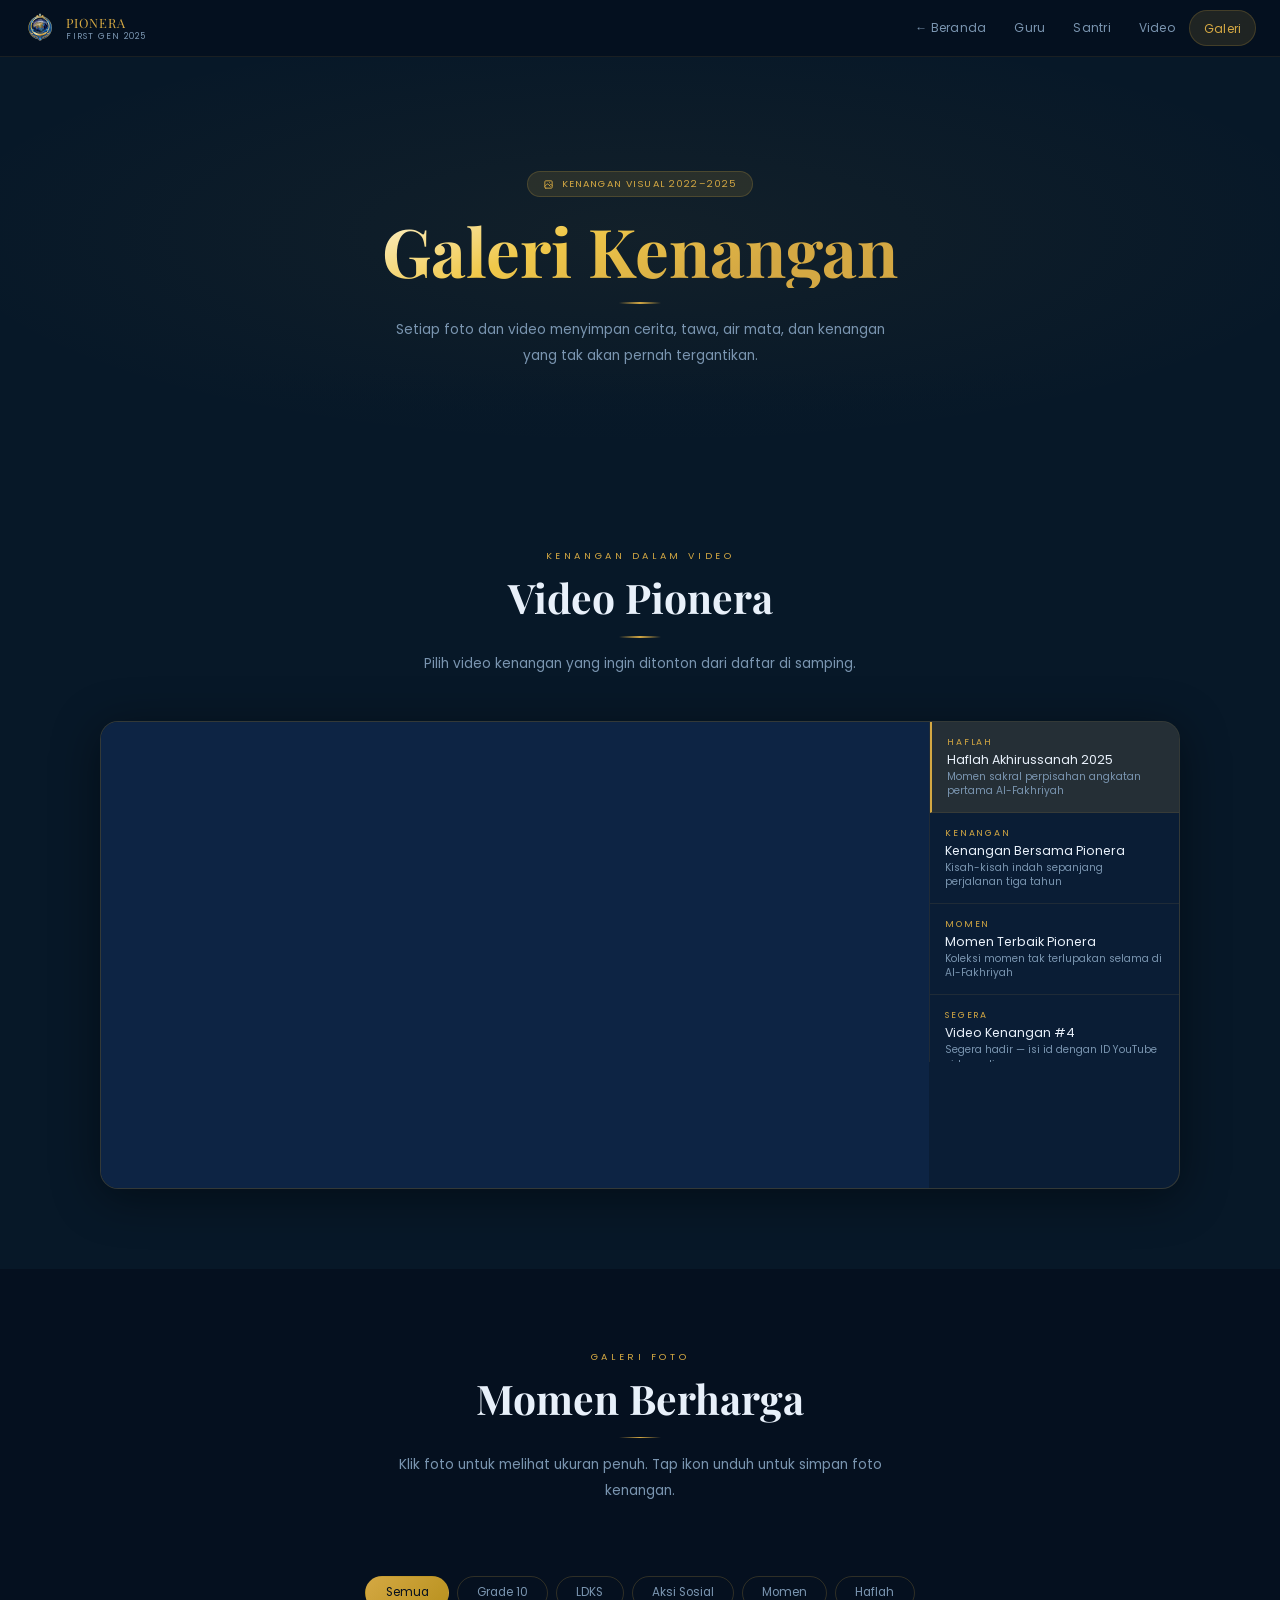
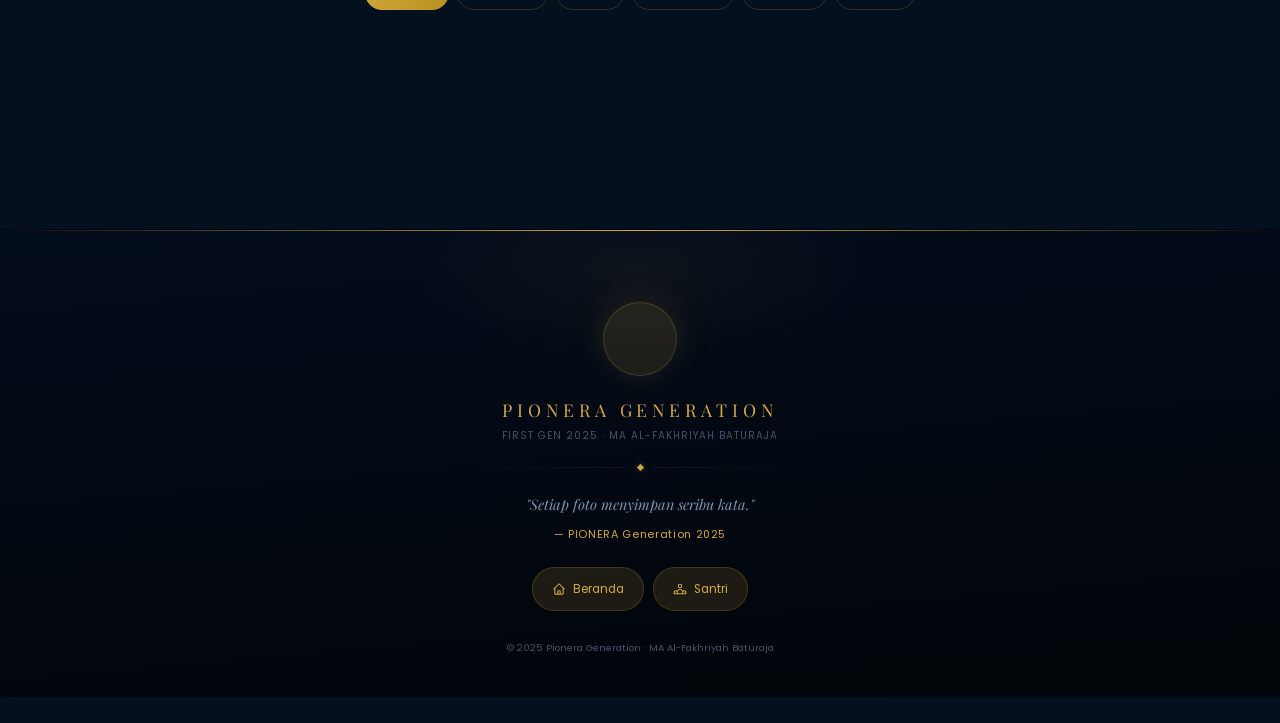
==== commit 785005f9: "Add files via upload" ====
--- a/gallery.html
+++ b/gallery.html
@@ -36,11 +36,11 @@
     <img src="assets/logo.png" alt="Pionera" onerror="this.style.display='none'"/>
     <div><div class="mob-dhead-txt">PIONERA</div><div class="mob-dhead-sub">FIRST GEN 2025</div></div>
   </div>
-  <a href="index.html"       class="mob-link">← Beranda</a>
-  <a href="index.html#guru"  class="mob-link">Para Guru</a>
-  <a href="index.html#murid" class="mob-link">Santri</a>
-  <a href="#video"           class="mob-link">Video Kenangan</a>
-  <a href="#galeri"          class="mob-link">Galeri Foto</a>
+  <a href="index.html" class="mob-link"><svg width="16" height="16" viewBox="0 0 24 24" fill="none" stroke="currentColor" stroke-width="1.8" stroke-linecap="round" stroke-linejoin="round"><path d="M3 12l2-2m0 0l7-7 7 7M5 10v10a1 1 0 001 1h3m10-11l2 2m-2-2v10a1 1 0 01-1 1h-3m-6 0a1 1 0 001-1v-4a1 1 0 011-1h2a1 1 0 011 1v4a1 1 0 001 1m-6 0h6" /></svg> Beranda</a>
+  <a href="index.html#guru" class="mob-link"><svg width="16" height="16" viewBox="0 0 24 24" fill="none" stroke="currentColor" stroke-width="1.8" stroke-linecap="round" stroke-linejoin="round"><path d="M17 21v-2a4 4 0 0 0-4-4H5a4 4 0 0 0-4 4v2"/><circle cx="9" cy="7" r="4"/><path d="M23 21v-2a4 4 0 0 0-3-3.87"/><path d="M16 3.13a4 4 0 0 1 0 7.75"/></svg> Para Guru</a>
+  <a href="index.html#murid" class="mob-link"><svg width="16" height="16" viewBox="0 0 24 24" fill="none" stroke="currentColor" stroke-width="1.8" stroke-linecap="round" stroke-linejoin="round"><path d="M22 10v6M2 10l10-5 10 5-10 5z"/><path d="M6 12v5c3 3 9 3 12 0v-5"/></svg> Santri</a>
+  <a href="#video" class="mob-link"><svg width="16" height="16" viewBox="0 0 24 24" fill="none" stroke="currentColor" stroke-width="1.8" stroke-linecap="round" stroke-linejoin="round"><polygon points="23 7 16 12 23 17 23 7"/><rect x="1" y="5" width="15" height="14" rx="2" ry="2"/></svg> Video Kenangan</a>
+  <a href="#galeri" class="mob-link"><svg width="16" height="16" viewBox="0 0 24 24" fill="none" stroke="currentColor" stroke-width="1.8" stroke-linecap="round" stroke-linejoin="round"><rect x="3" y="3" width="18" height="18" rx="2" ry="2"/><circle cx="8.5" cy="8.5" r="1.5"/><polyline points="21 15 16 10 5 21"/></svg> Galeri Foto</a>
 </nav>
 
 <div class="gal-hero">
--- a/style.css
+++ b/style.css
@@ -1120,3 +1120,188 @@
 @media(max-width:768px){
   .vm-grid{grid-template-columns:1fr}
 }
+
+/* ════════════════════════════════════════════════
+   INFO CARDS — Sejarah / Visi / Misi compact popup
+   ════════════════════════════════════════════════ */
+.info-cards{
+  display:grid;
+  grid-template-columns:repeat(3,1fr);
+  gap:1rem;
+}
+.info-card{
+  background:var(--surf);
+  border:1px solid var(--border2);
+  border-radius:var(--r2);
+  overflow:hidden;
+  text-align:left;
+  cursor:pointer;
+  transition:transform var(--tr),box-shadow var(--tr),border-color var(--tr);
+  -webkit-tap-highlight-color:rgba(212,168,67,.12);
+  touch-action:manipulation;
+  display:flex;flex-direction:column;
+  font-family:var(--fb);
+  will-change:transform;
+}
+.info-card:hover,.info-card:active{
+  transform:translateY(-5px);
+  box-shadow:0 14px 40px rgba(0,0,0,.5),0 0 22px rgba(212,168,67,.1);
+  border-color:rgba(212,168,67,.32);
+}
+.info-card:active{transform:translateY(-2px) scale(.99)}
+
+/* Thumb (sejarah card with photo) */
+.info-card-thumb{
+  position:relative;height:140px;overflow:hidden;background:var(--surf2);flex-shrink:0;
+}
+.info-card-thumb img{
+  width:100%;height:100%;object-fit:cover;
+  transition:transform .5s;pointer-events:none;
+}
+.info-card:hover .info-card-thumb img{transform:scale(1.06)}
+.info-card-thumb-overlay{
+  position:absolute;inset:0;
+  background:linear-gradient(to top,rgba(3,12,26,.7),rgba(3,12,26,.2));
+  display:flex;align-items:flex-end;justify-content:flex-end;
+  padding:.7rem;pointer-events:none;
+  opacity:0;transition:opacity var(--tr);
+}
+.info-card:hover .info-card-thumb-overlay{opacity:1}
+
+/* Icon (visi/misi cards without photo) */
+.info-card-icon-wrap{
+  display:flex;align-items:center;justify-content:center;
+  height:100px;background:var(--surf2);
+  position:relative;overflow:hidden;flex-shrink:0;
+}
+.info-card-icon-wrap::before{
+  content:'';position:absolute;inset:0;
+  background:radial-gradient(ellipse at 50% 50%,rgba(212,168,67,.08),transparent 70%);
+  pointer-events:none;
+}
+.info-card-icon-wrap svg{position:relative;z-index:1;filter:drop-shadow(0 0 12px rgba(212,168,67,.3))}
+
+/* Body */
+.info-card-body{padding:1.1rem 1.15rem 1.2rem;display:flex;flex-direction:column;gap:.35rem;flex:1}
+.info-card-tag{
+  font-size:.57rem;letter-spacing:.32em;color:var(--gold);text-transform:uppercase;display:block;
+}
+.info-card-title{
+  font-family:var(--fd);font-size:.98rem;color:var(--white);line-height:1.3;
+}
+.info-card-desc{
+  font-size:.78rem;color:var(--muted);line-height:1.65;
+  display:-webkit-box;-webkit-line-clamp:2;-webkit-box-orient:vertical;overflow:hidden;
+}
+.info-card-hint{
+  display:inline-flex;align-items:center;gap:.35rem;margin-top:auto;padding-top:.5rem;
+  font-size:.7rem;color:var(--gold);letter-spacing:.06em;
+  border-top:1px solid var(--border2);width:100%;
+  transition:gap var(--tr);
+}
+.info-card:hover .info-card-hint{gap:.55rem}
+.info-card-hint svg{flex-shrink:0}
+
+/* Mobile: stack to single column */
+@media(max-width:768px){
+  .info-cards{grid-template-columns:1fr;gap:.75rem}
+  .info-card-thumb{height:160px}
+  .info-card-icon-wrap{height:80px}
+}
+
+/* ════════════════════════════════════════════════
+   MOB-DRAWER — SVG icon alignment
+   ════════════════════════════════════════════════ */
+.mob-drawer a svg{
+  flex-shrink:0;opacity:.65;
+  transition:opacity var(--tr);
+}
+.mob-drawer a:hover svg,.mob-drawer a:active svg{opacity:1}
+
+/* ════════════════════════════════════════════════
+   GPU ACCELERATION & PERFORMANCE HINTS
+   ════════════════════════════════════════════════ */
+.mc,.gc,.sambut-card,.pesan-card,.elem-card,.info-card{
+  will-change:transform;
+  contain:layout style;
+}
+.lb,#loader,.modal-bg{
+  will-change:opacity,visibility;
+}
+.h-logo,.logo-big{
+  will-change:transform;
+}
+/* Reduce paint on scroll */
+#nav{
+  contain:layout style;
+  -webkit-transform:translateZ(0);
+  transform:translateZ(0);
+}
+/* Optimize backdrop-filter (expensive) */
+.sambut-card,.pesan-card{
+  -webkit-backdrop-filter:blur(18px);
+  backdrop-filter:blur(18px);
+}
+
+/* ════════════════════════════════════════════════
+   SMOOTH PAGE TRANSITIONS
+   ════════════════════════════════════════════════ */
+.page-fade{
+  animation:pageFadeIn .35s ease;
+}
+@keyframes pageFadeIn{
+  from{opacity:0;transform:translateY(8px)}
+  to{opacity:1;transform:none}
+}
+
+/* ════════════════════════════════════════════════
+   SKIP TO CONTENT (accessibility)
+   ════════════════════════════════════════════════ */
+.skip-link{
+  position:fixed;top:-60px;left:1rem;z-index:9999;
+  background:var(--gold);color:var(--bg);
+  padding:.5rem 1.2rem;border-radius:50px;
+  font-size:.8rem;font-weight:600;
+  transition:top .2s;text-decoration:none;
+}
+.skip-link:focus{top:1rem}
+
+/* ════════════════════════════════════════════════
+   SCROLL NAV — larger touch target on mobile
+   ════════════════════════════════════════════════ */
+@media(max-width:1060px){.scroll-nav{display:none}}
+
+/* ════════════════════════════════════════════════
+   FOCUS RING — visible but tasteful
+   ════════════════════════════════════════════════ */
+:focus-visible{
+  outline:2px solid var(--gold);
+  outline-offset:2px;
+  border-radius:4px;
+}
+button:focus-visible{border-radius:var(--r)}
+.info-card:focus-visible{border-color:var(--gold)}
+
+/* ════════════════════════════════════════════════
+   SELECTION COLOR
+   ════════════════════════════════════════════════ */
+::selection{background:rgba(212,168,67,.28);color:var(--white)}
+::-moz-selection{background:rgba(212,168,67,.28);color:var(--white)}
+
+/* ════════════════════════════════════════════════
+   IMAGE LOAD OPTIMIZATION
+   ════════════════════════════════════════════════ */
+img{
+  content-visibility:auto;
+}
+.mc-photo img,.gc-photo img{
+  font-size:0; /* hide broken image alt text styling */
+}
+
+/* ════════════════════════════════════════════════
+   SMOOTH HASH NAVIGATION
+   ════════════════════════════════════════════════ */
+html{
+  scroll-behavior:smooth;
+  scroll-padding-top:70px;
+}
